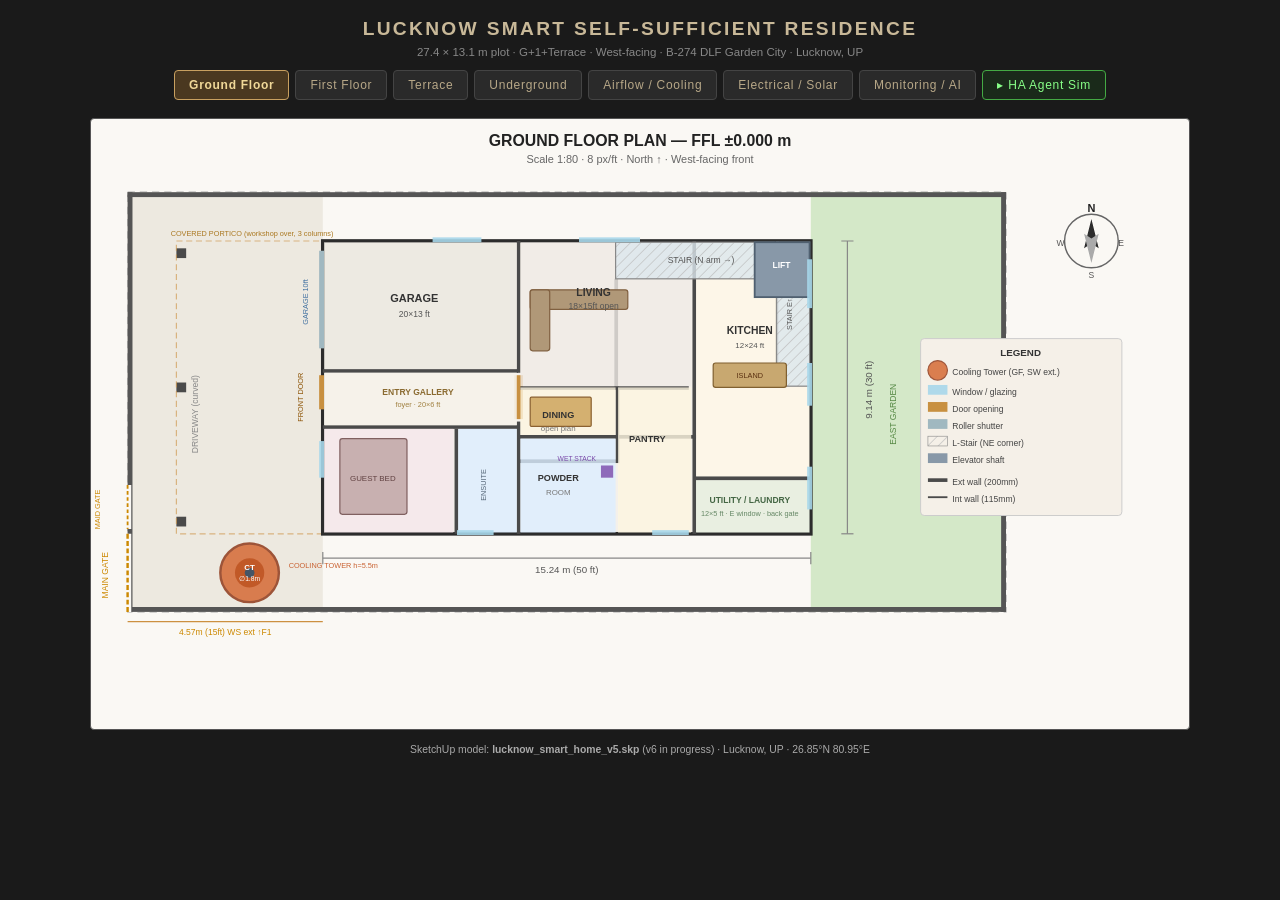
==== floor_plans.html @ 01a12f48 "Design review pass: portico columns replace 15ft cantilever, entry gallery foyer, utility/laundry ro" ====
<!DOCTYPE html>
<html lang="en">
<head>
<meta charset="UTF-8">
<title>Lucknow Smart Residence — Floor Plans &amp; Systems</title>
<style>
*{box-sizing:border-box;margin:0;padding:0}
body{font-family:'Segoe UI',sans-serif;background:#1a1a1a;color:#e8e0d4}
h1{text-align:center;padding:18px 0 6px;font-size:1.2rem;letter-spacing:.12em;color:#c8b898;text-transform:uppercase}
p.sub{text-align:center;font-size:.72rem;color:#888;margin-bottom:12px}
.tabs{display:flex;flex-wrap:wrap;justify-content:center;gap:6px;padding:0 12px 10px}
.tabs button{
  padding:7px 14px;border:1px solid #444;border-radius:4px;
  background:#2a2a2a;color:#b8a888;font-size:.75rem;cursor:pointer;
  letter-spacing:.06em;transition:.15s}
.tabs button:hover{background:#3a3020;border-color:#7a6848}
.tabs button.active{background:#4a3820;border-color:#c8a060;color:#f0d898;font-weight:600}
.panel{display:none;justify-content:center;align-items:flex-start;padding:8px}
.panel.active{display:flex}
svg{background:#faf8f4;border:1px solid #555;border-radius:4px;max-width:100%;height:auto}
.legend{font-size:.65rem;color:#aaa;text-align:center;padding:6px 0 12px}
</style>
</head>
<body>
<h1>Lucknow Smart Self-Sufficient Residence</h1>
<p class="sub">27.4 × 13.1 m plot · G+1+Terrace · West-facing · B-274 DLF Garden City · Lucknow, UP</p>

<div class="tabs">
  <button class="active" onclick="show('gf',this)">Ground Floor</button>
  <button onclick="show('f1',this)">First Floor</button>
  <button onclick="show('t',this)">Terrace</button>
  <button onclick="show('ug',this)">Underground</button>
  <button onclick="show('af',this)">Airflow / Cooling</button>
  <button onclick="show('el',this)">Electrical / Solar</button>
  <button onclick="show('mon',this)">Monitoring / AI</button>
  <button onclick="show('ha',this)" style="background:#1a2a1a;border-color:#44aa44;color:#88ff88">&#9656; HA Agent Sim</button>
</div>

<!-- ═══════════════════════════════════════════════════════════════
     GROUND FLOOR PLAN  (50ft E-W × 30ft N-S · 8px/ft)
═══════════════════════════════════════════════════════════════ -->
<div class="panel active" id="gf">
<svg viewBox="0 0 900 500" width="1100" xmlns="http://www.w3.org/2000/svg">
<defs>
  <pattern id="hatch" width="6" height="6" patternUnits="userSpaceOnUse" patternTransform="rotate(45)">
    <line x1="0" y1="0" x2="0" y2="6" stroke="#bbb" stroke-width="1"/>
  </pattern>
  <marker id="arr" markerWidth="8" markerHeight="8" refX="6" refY="3" orient="auto">
    <path d="M0,0 L6,3 L0,6 Z" fill="#555"/>
  </marker>
</defs>
<!-- ── COORDINATE SYSTEM: 8px/ft · BX0=190(W) BX1=590(E) BY0=340(S) BY1=100(N) ── -->
<!-- Title -->
<text x="450" y="22" text-anchor="middle" font-size="13" font-weight="bold" fill="#222" font-family="Arial">GROUND FLOOR PLAN — FFL ±0.000 m</text>
<text x="450" y="36" text-anchor="middle" font-size="9" fill="#666" font-family="Arial">Scale 1:80 · 8 px/ft · North ↑ · West-facing front</text>

<!-- SCALE 8px/ft · BX0=190(W) BX1=590(E) BY1=100(N) BY0=340(S) · Building 50×30ft = 400×240px -->
<!-- PLOT BOUNDARY: 90ft E-W = 720px, 43ft N-S = 344px; left margin=30 -->
<rect x="30" y="60" width="720" height="344" fill="none" stroke="#aaa" stroke-width="1" stroke-dasharray="6,4"/>

<!-- WEST GARDEN/DRIVEWAY AREA (between boundary and building west face) -->
<rect x="30" y="60" width="160" height="344" fill="#ede9e0"/>
<text x="88" y="242" font-size="7" fill="#888" font-family="Arial" text-anchor="middle" transform="rotate(-90,88,242)">DRIVEWAY (curved)</text>

<!-- EAST GARDEN: 25ft = 200px east of building -->
<rect x="590" y="60" width="160" height="344" fill="#d4e8c8"/>
<text x="660" y="242" font-size="7" fill="#558844" font-family="Arial" text-anchor="middle" transform="rotate(-90,660,242)">EAST GARDEN</text>

<!-- BOUNDARY WALLS -->
<rect x="30" y="60" width="4" height="344" fill="#555"/>   <!-- west -->
<rect x="746" y="60" width="4" height="344" fill="#555"/>  <!-- east -->
<rect x="30" y="60" width="720" height="4" fill="#555"/>   <!-- north -->
<rect x="30" y="400" width="720" height="4" fill="#555"/>  <!-- south -->

<!-- MAIN GATE (SW corner, 3m gap, Y≈60-148 = north portion of west wall = the south part since plot is 344px tall -->
<!-- Gate at bottom-left of west wall: y=330-60=270px from top = SW in N-up plan (south=bottom) -->
<!-- SW gate: y=332 to y=404 = off screen. Let me place gate at bottom of west boundary -->
<!-- In our SVG: top=N, bottom=S. SW corner = bottom-left. Gate gap in west boundary near bottom: -->
<line x1="30" y1="340" x2="30" y2="404" stroke="#faf8f4" stroke-width="6"/>
<line x1="30" y1="340" x2="30" y2="404" stroke="#cc8800" stroke-width="2" stroke-dasharray="4,2"/>
<text x="14" y="374" font-size="7" fill="#cc8800" font-family="Arial" text-anchor="middle" transform="rotate(-90,14,374)">MAIN GATE</text>

<!-- MAID GATE (just north of main) -->
<line x1="30" y1="300" x2="30" y2="336" stroke="#faf8f4" stroke-width="6"/>
<line x1="30" y1="300" x2="30" y2="336" stroke="#cc8800" stroke-width="1.5" stroke-dasharray="3,2"/>
<text x="7" y="320" font-size="6" fill="#cc8800" font-family="Arial" text-anchor="middle" transform="rotate(-90,7,320)">MAID GATE</text>

<!-- BACK GATE (east boundary, center) -->
<line x1="746" y1="200" x2="746" y2="248" stroke="#faf8f4" stroke-width="6"/>
<line x1="746" y1="200" x2="746" y2="248" stroke="#886600" stroke-width="1.5" stroke-dasharray="3,2"/>
<text x="756" y="226" font-size="6" fill="#886600" font-family="Arial" text-anchor="middle" transform="rotate(-90,756,226)">BACK GATE</text>

<!-- ── CT (plan view, SW exterior, near gate) ── -->
<circle cx="130" cy="372" r="24" fill="#d4622a" opacity=".8" stroke="#8a3010" stroke-width="2"/>
<circle cx="130" cy="372" r="12" fill="#b84a18" opacity=".7"/>
<circle cx="130" cy="372" r="4" fill="#445566"/>
<text x="130" y="370" font-size="6.5" font-weight="bold" fill="#fff" font-family="Arial" text-anchor="middle">CT</text>
<text x="130" y="379" font-size="5.5" fill="#fff" font-family="Arial" text-anchor="middle">∅1.8m</text>
<text x="162" y="368" font-size="6" fill="#c86030" font-family="Arial">COOLING TOWER h=5.5m</text>
<!-- Portico columns (support F1 workshop · 3 nos 300×300) -->
<g fill="#4a4a4a">
  <rect x="70" y="106" width="8" height="8"/>
  <rect x="70" y="216" width="8" height="8"/>
  <rect x="70" y="326" width="8" height="8"/>
</g>
<rect x="70" y="100" width="120" height="240" fill="none" stroke="#cc9040" stroke-width="1" stroke-dasharray="5,3" opacity=".6"/>
<text x="132" y="96" font-size="6" fill="#aa7820" font-family="Arial" text-anchor="middle">COVERED PORTICO (workshop over, 3 columns)</text>

<!-- ── HOUSE OUTER WALLS ── -->
<!-- Building: x=190 to x=590, y=100 to y=340 -->
<rect x="190" y="100" width="400" height="240" fill="#f4f0ea" stroke="#2c2c2c" stroke-width="3"/>

<!-- ── INTERNAL WALLS ── -->
<!-- CX1: west 20ft = x=190+160=350 (garage/living div) -->
<rect x="349" y="100" width="3" height="108" fill="#4a4a4a"/>
<rect x="349" y="248" width="3" height="92" fill="#4a4a4a"/>
<rect x="347" y="210" width="7" height="36" fill="#c89040"/>  <!-- gallery → living door -->
<!-- CX2: east 12ft from east = x=590-96=494 (kitchen west wall) -->
<rect x="493" y="100" width="3" height="240" fill="#4a4a4a"/>
<!-- CY_mid: N-S midpoint 15ft from north = y=100+120=220 -->
<rect x="352" y="219" width="138" height="3" fill="#4a4a4a"/>
<!-- Entry gallery walls (foyer 20×6 ft) -->
<rect x="190" y="205" width="160" height="3" fill="#4a4a4a"/>
<rect x="190" y="251" width="160" height="3" fill="#4a4a4a"/>
<!-- South partition living/pantry: x=350 to x=494, y=260 -->
<rect x="350" y="259" width="146" height="3" fill="#4a4a4a"/>
<!-- Guest ensuite: x=190 to x=298, y=276 -->
<rect x="298" y="254" width="3" height="86" fill="#4a4a4a"/>  <!-- guest ensuite east wall -->
<!-- Powder room: x=350 to x=414, y=219 to y=340 -->
<rect x="350" y="279" width="80" height="3" fill="#4a4a4a"/>
<rect x="430" y="219" width="3" height="63" fill="#4a4a4a"/>
<!-- L-Stair NE: north arm y=100..132, x=430..590; east arm x=562..590, y=100..220 -->
<rect x="429" y="131" width="3" height="89" fill="#4a4a4a"/>  <!-- stair south wall -->
<rect x="561" y="100" width="3" height="120" fill="#4a4a4a"/>  <!-- stair west wall -->

<!-- ── ROOM FILLS ── -->
<rect x="191" y="101" width="158" height="104" fill="#ece8e0" opacity=".7"/>   <!-- Garage NW -->
<rect x="191" y="208" width="158" height="43" fill="#f7f3ea" opacity=".9"/>    <!-- Entry gallery -->
<rect x="301" y="254" width="48" height="85" fill="#ddeeff" opacity=".8"/>     <!-- Guest ensuite -->
<rect x="352" y="101" width="140" height="118" fill="#f0ece6" opacity=".8"/>   <!-- Living -->
<rect x="352" y="220" width="78" height="39" fill="#fdf5e0" opacity=".8"/>     <!-- Dining -->
<rect x="352" y="262" width="78" height="77" fill="#ddeeff" opacity=".8"/>     <!-- Powder Rm + Guest ensuite strip -->
<rect x="432" y="220" width="60" height="119" fill="#fdf5e0" opacity=".8"/>    <!-- Pantry -->
<rect x="496" y="101" width="93" height="192" fill="#fff8e8" opacity=".8"/>    <!-- Kitchen E strip -->
<rect x="496" y="296" width="93" height="43" fill="#e8f0e0" opacity=".9"/>     <!-- Utility/Laundry -->
<rect x="494" y="293" width="96" height="3" fill="#4a4a4a"/>                    <!-- utility north wall -->
<rect x="191" y="254" width="106" height="85" fill="#f5e8ec" opacity=".8"/>   <!-- Guest Bed SW -->
<rect x="430" y="101" width="130" height="30" fill="#dde8ee" opacity=".8"/>    <!-- Stair N arm top -->
<rect x="562" y="101" width="27" height="118" fill="#dde8ee" opacity=".8"/>    <!-- Stair E arm -->

<!-- ── STAIR L-SHAPE hatch ── -->
<rect x="430" y="101" width="130" height="30" fill="url(#hatch)" stroke="#888" stroke-width="1"/>
<rect x="562" y="101" width="27" height="118" fill="url(#hatch)" stroke="#888" stroke-width="1"/>
<text x="500" y="118" font-size="7" fill="#555" font-family="Arial" text-anchor="middle">STAIR (N arm →)</text>
<text x="575" y="160" font-size="6" fill="#555" font-family="Arial" text-anchor="middle" transform="rotate(-90,575,160)">STAIR E↑</text>

<!-- ELEVATOR BOX (NE, against north+east walls) -->
<rect x="544" y="101" width="45" height="45" fill="#8898a8" stroke="#506070" stroke-width="1.5"/>
<text x="566" y="122" font-size="7" font-weight="bold" fill="#fff" font-family="Arial" text-anchor="middle">LIFT</text>

<!-- ── WINDOWS / DOORS ── -->
<!-- Garage door (north area of west wall) -->
<rect x="187" y="108" width="4" height="80" fill="#a0b8c0"/>
<text x="178" y="150" font-size="6" fill="#4070a0" font-family="Arial" text-anchor="middle" transform="rotate(-90,178,150)">GARAGE 10ft</text>
<!-- Front door (west wall, center) -->
<rect x="187" y="210" width="4" height="28" fill="#c89040"/>
<text x="174" y="228" font-size="6" fill="#8a5000" font-family="Arial" text-anchor="middle" transform="rotate(-90,174,228)">FRONT DOOR</text>
<!-- Windows west wall -->
<rect x="187" y="264" width="4" height="30" fill="#a8d8ea" opacity=".9"/>
<!-- East face windows -->
<rect x="587" y="115" width="4" height="40" fill="#a8d8ea" opacity=".9"/>
<rect x="587" y="200" width="4" height="35" fill="#a8d8ea" opacity=".9"/>
<rect x="587" y="285" width="4" height="35" fill="#a8d8ea" opacity=".9"/>
<!-- North face windows -->
<rect x="280" y="97" width="40" height="4" fill="#a8d8ea" opacity=".9"/>
<rect x="400" y="97" width="50" height="4" fill="#a8d8ea" opacity=".9"/>
<!-- South face windows -->
<rect x="300" y="337" width="30" height="4" fill="#a8d8ea" opacity=".9"/>
<rect x="460" y="337" width="30" height="4" fill="#a8d8ea" opacity=".9"/>

<!-- ── FURNITURE HINTS ── -->
<!-- Kitchen island -->
<rect x="510" y="200" width="60" height="20" fill="#c8a870" stroke="#806030" stroke-width="1" rx="2"/>
<text x="540" y="212" font-size="6" fill="#5a3010" font-family="Arial" text-anchor="middle">ISLAND</text>
<!-- Dining table -->
<rect x="360" y="228" width="50" height="24" fill="#d4b070" stroke="#8a6030" stroke-width="1" rx="1"/>
<!-- Sofa in living -->
<rect x="360" y="140" width="80" height="16" fill="#b09878" stroke="#806040" stroke-width="1" rx="2"/>
<rect x="360" y="140" width="16" height="50" fill="#b09878" stroke="#806040" stroke-width="1" rx="2"/>
<!-- Guest bed -->
<rect x="204" y="262" width="55" height="62" fill="#c8b0b0" stroke="#806060" stroke-width="1" rx="2"/>
<text x="231" y="297" font-size="6.5" fill="#604040" font-family="Arial" text-anchor="middle">GUEST BED</text>

<!-- ── ROOM LABELS ── -->
<text x="265" y="150" font-size="9" font-weight="bold" fill="#333" font-family="Arial" text-anchor="middle">GARAGE</text>
<text x="265" y="162" font-size="7" fill="#555" font-family="Arial" text-anchor="middle">20×13 ft</text>
<text x="268" y="226" font-size="7" font-weight="bold" fill="#8a6a30" font-family="Arial" text-anchor="middle">ENTRY GALLERY</text>
<text x="268" y="236" font-size="6" fill="#a08040" font-family="Arial" text-anchor="middle">foyer · 20×6 ft</text>
<text x="412" y="145" font-size="8.5" font-weight="bold" fill="#333" font-family="Arial" text-anchor="middle">LIVING</text>
<text x="412" y="156" font-size="7" fill="#555" font-family="Arial" text-anchor="middle">18×15ft open</text>
<text x="383" y="245" font-size="7.5" font-weight="bold" fill="#333" font-family="Arial" text-anchor="middle">DINING</text>
<text x="383" y="256" font-size="6.5" fill="#777" font-family="Arial" text-anchor="middle">open plan</text>
<text x="383" y="297" font-size="7.5" font-weight="bold" fill="#333" font-family="Arial" text-anchor="middle">POWDER</text>
<text x="383" y="308" font-size="6.5" fill="#777" font-family="Arial" text-anchor="middle">ROOM</text>
<rect x="418" y="284" width="10" height="10" fill="#7a4aaa" opacity=".8"/>
<text x="414" y="280" font-size="5.5" fill="#7a4aaa" font-family="Arial" text-anchor="end">WET STACK</text>
<text x="456" y="265" font-size="7.5" font-weight="bold" fill="#333" font-family="Arial" text-anchor="middle">PANTRY</text>
<text x="540" y="176" font-size="8.5" font-weight="bold" fill="#333" font-family="Arial" text-anchor="middle">KITCHEN</text>
<text x="540" y="188" font-size="6.5" fill="#555" font-family="Arial" text-anchor="middle">12×24 ft</text>
<text x="540" y="315" font-size="7" font-weight="bold" fill="#446644" font-family="Arial" text-anchor="middle">UTILITY / LAUNDRY</text>
<text x="540" y="325" font-size="6" fill="#668866" font-family="Arial" text-anchor="middle">12×5 ft · E window · back gate</text>
<text x="324" y="300" font-size="6" fill="#556677" font-family="Arial" text-anchor="middle" transform="rotate(-90,324,300)">ENSUITE</text>

<!-- ── DIMENSION LINES ── -->
<line x1="190" y1="360" x2="590" y2="360" stroke="#888" stroke-width="1"/>
<line x1="190" y1="355" x2="190" y2="365" stroke="#888" stroke-width="1"/>
<line x1="590" y1="355" x2="590" y2="365" stroke="#888" stroke-width="1"/>
<text x="390" y="372" font-size="8" fill="#555" font-family="Arial" text-anchor="middle">15.24 m (50 ft)</text>
<line x1="620" y1="100" x2="620" y2="340" stroke="#888" stroke-width="1"/>
<line x1="615" y1="100" x2="625" y2="100" stroke="#888" stroke-width="1"/>
<line x1="615" y1="340" x2="625" y2="340" stroke="#888" stroke-width="1"/>
<text x="640" y="222" font-size="8" fill="#555" font-family="Arial" text-anchor="middle" transform="rotate(-90,640,222)">9.14 m (30 ft)</text>
<!-- Workshop dim (F1, shown as context) -->
<line x1="30" y1="412" x2="190" y2="412" stroke="#cc9040" stroke-width="1"/>
<text x="110" y="423" font-size="7" fill="#cc8800" font-family="Arial" text-anchor="middle">4.57m (15ft) WS ext ↑F1</text>

<!-- ── NORTH ARROW ── -->
<g transform="translate(820,100)">
  <circle cx="0" cy="0" r="22" fill="none" stroke="#666" stroke-width="1.2"/>
  <polygon points="0,-18 -6,6 0,2 6,6" fill="#2c2c2c"/>
  <polygon points="0,18 -6,-6 0,-2 6,-6" fill="#aaa"/>
  <text x="0" y="-24" font-size="9" font-weight="bold" fill="#222" font-family="Arial" text-anchor="middle">N</text>
  <text x="22" y="4" font-size="7" fill="#555" font-family="Arial">E</text>
  <text x="-22" y="4" font-size="7" fill="#555" font-family="Arial" text-anchor="end">W</text>
  <text x="0" y="30" font-size="7" fill="#555" font-family="Arial" text-anchor="middle">S</text>
</g>

<!-- ── LEGEND ── -->
<g transform="translate(680,180)">
  <rect x="0" y="0" width="165" height="145" fill="#f5f0e8" stroke="#ccc" stroke-width=".8" rx="3"/>
  <text x="82" y="14" font-size="8" font-weight="bold" fill="#333" font-family="Arial" text-anchor="middle">LEGEND</text>
  <circle cx="14" cy="26" r="8" fill="#d4622a" opacity=".8" stroke="#8a3010" stroke-width="1"/>
  <text x="26" y="30" font-size="7" fill="#444" font-family="Arial">Cooling Tower (GF, SW ext.)</text>
  <rect x="6" y="38" width="16" height="8" fill="#a8d8ea" opacity=".9"/>
  <text x="26" y="46" font-size="7" fill="#444" font-family="Arial">Window / glazing</text>
  <rect x="6" y="52" width="16" height="8" fill="#c89040"/>
  <text x="26" y="60" font-size="7" fill="#444" font-family="Arial">Door opening</text>
  <rect x="6" y="66" width="16" height="8" fill="#a0b8c0"/>
  <text x="26" y="74" font-size="7" fill="#444" font-family="Arial">Roller shutter</text>
  <rect x="6" y="80" width="16" height="8" fill="url(#hatch)" stroke="#888" stroke-width=".5"/>
  <text x="26" y="88" font-size="7" fill="#444" font-family="Arial">L-Stair (NE corner)</text>
  <rect x="6" y="94" width="16" height="8" fill="#8898a8"/>
  <text x="26" y="102" font-size="7" fill="#444" font-family="Arial">Elevator shaft</text>
  <line x1="6" y1="116" x2="22" y2="116" stroke="#4a4a4a" stroke-width="3"/>
  <text x="26" y="120" font-size="7" fill="#444" font-family="Arial">Ext wall (200mm)</text>
  <line x1="6" y1="130" x2="22" y2="130" stroke="#4a4a4a" stroke-width="1.5"/>
  <text x="26" y="134" font-size="7" fill="#444" font-family="Arial">Int wall (115mm)</text>
</g>
</svg>
</div>

<!-- ═══════════════════════════════════════════════════════════════
     FIRST FLOOR PLAN  (50ft E-W × 30ft N-S + 15ft workshop · 8px/ft)
═══════════════════════════════════════════════════════════════ -->
<div class="panel" id="f1">
<svg viewBox="0 0 900 500" width="1100" xmlns="http://www.w3.org/2000/svg">
<text x="450" y="22" text-anchor="middle" font-size="13" font-weight="bold" fill="#222" font-family="Arial">FIRST FLOOR PLAN — FFL +3.300 m</text>
<text x="450" y="36" text-anchor="middle" font-size="9" fill="#666" font-family="Arial">8 px/ft · Workshop 15ft on portico columns · N-clerestory studio light · Balconies E/N/S 5ft · L-stair NE</text>

<!-- F1: Building x=190..590 (50ft), y=100..340 (30ft). Workshop x=70..190 (15ft). Balconies 5ft=40px -->

<!-- WORKSHOP CANTILEVER (full west face 30ft NS × 15ft EW) -->
<rect x="70" y="100" width="120" height="240" fill="#fff8e8" stroke="#cc9040" stroke-width="2"/>
<g fill="#2c2c2c"><rect x="68" y="106" width="8" height="8"/><rect x="68" y="216" width="8" height="8"/><rect x="68" y="326" width="8" height="8"/></g>
<rect x="70" y="100" width="4" height="240" fill="#cc9040"/>  <!-- west wall -->
<rect x="70" y="100" width="120" height="4" fill="#cc9040"/>  <!-- north wall -->
<rect x="70" y="336" width="120" height="4" fill="#cc9040"/>  <!-- south wall -->
<text x="130" y="220" font-size="8.5" font-weight="bold" fill="#885500" font-family="Arial" text-anchor="middle">WKSP</text>
<text x="130" y="232" font-size="7" fill="#885500" font-family="Arial" text-anchor="middle">15×30 ft</text>
<text x="130" y="243" font-size="5.5" fill="#885500" font-family="Arial" text-anchor="middle">silk studio · UV-filter glazing</text>
<!-- Workshop window (west wall, large) -->
<rect x="67" y="200" width="4" height="40" fill="#a8d8ea" opacity=".9"/>
<text x="56" y="220" font-size="6" fill="#4070a0" font-family="Arial" text-anchor="middle" transform="rotate(-90,56,220)">VIEW SLIT W (shaded)</text>
<rect x="80" y="97" width="100" height="4" fill="#a8d8ea" opacity=".9"/>
<text x="130" y="93" font-size="5.5" fill="#2288aa" font-family="Arial" text-anchor="middle">N CLERESTORY — primary studio light</text>
<!-- Workshop benches -->
<rect x="76" y="112" width="110" height="14" fill="#c8a870" stroke="#806030" stroke-width="1"/>
<rect x="76" y="314" width="110" height="14" fill="#c8a870" stroke="#806030" stroke-width="1"/>

<!-- BALCONIES (dashed, 5ft=40px) -->
<rect x="590" y="100" width="40" height="240" fill="#e8f5e8" stroke="#88aa88" stroke-width="1" stroke-dasharray="4,2"/>
<text x="610" y="222" font-size="6.5" fill="#448844" font-family="Arial" text-anchor="middle" transform="rotate(-90,610,222)">E BAL 5ft</text>
<rect x="190" y="60" width="400" height="40" fill="#e8f5e8" stroke="#88aa88" stroke-width="1" stroke-dasharray="4,2"/>
<text x="390" y="83" font-size="6.5" fill="#448844" font-family="Arial" text-anchor="middle">N BALCONY 5ft</text>
<rect x="190" y="340" width="400" height="40" fill="#e8f5e8" stroke="#88aa88" stroke-width="1" stroke-dasharray="4,2"/>
<text x="390" y="363" font-size="6.5" fill="#448844" font-family="Arial" text-anchor="middle">S BALCONY 5ft</text>

<!-- HOUSE OUTER WALLS -->
<rect x="190" y="100" width="400" height="240" fill="#f4f0ea" stroke="#2c2c2c" stroke-width="3"/>

<!-- INTERNAL WALLS F1 -->
<!-- CX_mid at 26ft from west = x=190+208=398 (master / BR div) -->
<rect x="397" y="100" width="3" height="240" fill="#4a4a4a"/>
<!-- CX_stair west at 40ft = x=190+320=510 -->
<rect x="509" y="100" width="3" height="120" fill="#4a4a4a"/>
<!-- CY sitting/BR div at 15ft from N = y=220 -->
<rect x="190" y="219" width="208" height="3" fill="#4a4a4a"/>
<!-- BR3 ensuite south: x=190..310, y=219 -->
<rect x="309" y="100" width="3" height="119" fill="#4a4a4a"/>
<!-- BR2 ensuite north: x=190..310, y=220 -->
<rect x="309" y="220" width="3" height="120" fill="#4a4a4a"/>
<!-- Master ensuite: x=400..494 y=220 -->
<rect x="400" y="219" width="94" height="3" fill="#4a4a4a"/>
<rect x="493" y="220" width="3" height="120" fill="#4a4a4a"/>
<!-- Store box: NE corner x=512..590, y=100..160 -->
<rect x="511" y="159" width="79" height="3" fill="#4a4a4a"/>
<!-- Sitting area south wall: x=400..510, y=219 already done -->
<!-- L-stair NE -->
<rect x="430" y="131" width="3" height="88" fill="#4a4a4a"/>
<rect x="561" y="100" width="3" height="120" fill="#4a4a4a"/>

<!-- ROOM FILLS F1 -->
<rect x="191" y="101" width="118" height="118" fill="#eaf0f8" opacity=".8"/>  <!-- BR3 NW -->
<rect x="191" y="220" width="118" height="119" fill="#f5ece8" opacity=".8"/>  <!-- BR2 SW -->
<rect x="312" y="101" width="85" height="118" fill="#eeeae0" opacity=".8"/>   <!-- Sitting/Landing N -->
<rect x="312" y="220" width="85" height="119" fill="#eeeae0" opacity=".8"/>   <!-- Sitting S -->
<rect x="400" y="101" width="109" height="118" fill="#f5e8ec" opacity=".8"/>  <!-- Master NE -->
<rect x="400" y="222" width="93" height="117" fill="#ddeeff" opacity=".8"/>   <!-- Master Ensuite -->
<rect x="496" y="220" width="93" height="119" fill="#f5ece8" opacity=".8"/>   <!-- Master bed S -->
<rect x="512" y="101" width="77" height="58" fill="#e0e8d0" opacity=".8"/>    <!-- Store -->
<rect x="430" y="101" width="130" height="30" fill="#dde8ee" opacity=".7"/>   <!-- Stair N arm -->
<rect x="562" y="101" width="27" height="118" fill="#dde8ee" opacity=".7"/>   <!-- Stair E arm -->

<!-- STAIR HATCH -->
<rect x="430" y="101" width="130" height="30" fill="url(#hatch)" stroke="#888" stroke-width="1"/>
<rect x="562" y="101" width="27" height="118" fill="url(#hatch)" stroke="#888" stroke-width="1"/>

<!-- ELEVATOR -->
<rect x="544" y="101" width="45" height="45" fill="#8898a8" stroke="#506070" stroke-width="1.5"/>
<text x="566" y="127" font-size="7" font-weight="bold" fill="#fff" font-family="Arial" text-anchor="middle">LIFT</text>

<!-- WINDOWS F1 -->
<rect x="187" y="150" width="4" height="40" fill="#a8d8ea" opacity=".9"/>   <!-- west -->
<rect x="187" y="240" width="4" height="40" fill="#a8d8ea" opacity=".9"/>
<rect x="587" y="120" width="4" height="40" fill="#a8d8ea" opacity=".9"/>   <!-- east -->
<rect x="587" y="200" width="4" height="35" fill="#a8d8ea" opacity=".9"/>
<rect x="587" y="280" width="4" height="35" fill="#a8d8ea" opacity=".9"/>
<!-- Sliding doors onto balconies -->
<rect x="587" y="155" width="4" height="40" fill="#c89040"/>  <!-- E balcony door -->
<rect x="350" y="97" width="40" height="4" fill="#c89040"/>   <!-- N balcony door -->
<rect x="350" y="337" width="40" height="4" fill="#c89040"/>  <!-- S balcony door -->

<!-- FURNITURE HINTS F1 -->
<!-- Master king bed -->
<rect x="420" y="130" width="60" height="50" fill="#c8b0b0" stroke="#806060" stroke-width="1" rx="2"/>
<text x="450" y="158" font-size="6.5" fill="#604040" font-family="Arial" text-anchor="middle">KING BED</text>
<!-- BR3 bed -->
<rect x="200" y="114" width="50" height="70" fill="#c8b0b0" stroke="#806060" stroke-width="1" rx="2"/>
<!-- BR2 bed -->
<rect x="200" y="234" width="50" height="70" fill="#c8b0b0" stroke="#806060" stroke-width="1" rx="2"/>

<!-- ROOM LABELS F1 -->
<text x="247" y="152" font-size="8" font-weight="bold" fill="#333" font-family="Arial" text-anchor="middle">BR3</text>
<text x="247" y="163" font-size="6.5" fill="#555" font-family="Arial" text-anchor="middle">+ ENSUITE</text>
<text x="247" y="270" font-size="8" font-weight="bold" fill="#333" font-family="Arial" text-anchor="middle">BR2</text>
<text x="247" y="281" font-size="6.5" fill="#555" font-family="Arial" text-anchor="middle">+ ENSUITE</text>
<text x="354" y="162" font-size="7.5" font-weight="bold" fill="#333" font-family="Arial" text-anchor="middle">SITTING</text>
<text x="354" y="173" font-size="6.5" fill="#555" font-family="Arial" text-anchor="middle">AREA /</text>
<text x="354" y="183" font-size="6.5" fill="#555" font-family="Arial" text-anchor="middle">LANDING</text>
<text x="354" y="270" font-size="7" fill="#555" font-family="Arial" text-anchor="middle">STORAGE</text>
<text x="450" y="120" font-size="7.5" font-weight="bold" fill="#333" font-family="Arial" text-anchor="middle">MASTER (BR1)</text>
<text x="445" y="250" font-size="7.5" font-weight="bold" fill="#333" font-family="Arial" text-anchor="middle">ENSUITE</text>
<rect x="418" y="284" width="10" height="10" fill="#7a4aaa" opacity=".8"/>
<text x="414" y="280" font-size="5.5" fill="#7a4aaa" font-family="Arial" text-anchor="end">WET STACK (over GF powder)</text>
<text x="536" y="135" font-size="7.5" font-weight="bold" fill="#333" font-family="Arial" text-anchor="middle">STORE</text>

<!-- DIMENSION LINES F1 -->
<line x1="190" y1="398" x2="590" y2="398" stroke="#888" stroke-width="1"/>
<line x1="190" y1="393" x2="190" y2="403" stroke="#888" stroke-width="1"/>
<line x1="590" y1="393" x2="590" y2="403" stroke="#888" stroke-width="1"/>
<text x="390" y="413" font-size="8" fill="#555" font-family="Arial" text-anchor="middle">15.24 m (50 ft) main block</text>
<line x1="70" y1="398" x2="190" y2="398" stroke="#cc9040" stroke-width="1"/>
<text x="130" y="413" font-size="7" fill="#cc8800" font-family="Arial" text-anchor="middle">4.57m workshop</text>

<!-- NORTH ARROW F1 -->
<g transform="translate(820,100)">
  <circle cx="0" cy="0" r="22" fill="none" stroke="#666" stroke-width="1.2"/>
  <polygon points="0,-18 -6,6 0,2 6,6" fill="#2c2c2c"/>
  <polygon points="0,18 -6,-6 0,-2 6,-6" fill="#aaa"/>
  <text x="0" y="-24" font-size="9" font-weight="bold" fill="#222" font-family="Arial" text-anchor="middle">N</text>
</g>

<!-- LEGEND F1 -->
<g transform="translate(680,200)">
  <rect x="0" y="0" width="160" height="120" fill="#f5f0e8" stroke="#ccc" stroke-width=".8" rx="3"/>
  <text x="80" y="14" font-size="8" font-weight="bold" fill="#333" font-family="Arial" text-anchor="middle">F1 KEY</text>
  <rect x="6" y="22" width="16" height="8" fill="#fff8e8" stroke="#cc9040" stroke-width="1" stroke-dasharray="4,2"/>
  <text x="26" y="30" font-size="7" fill="#444" font-family="Arial">Workshop on portico columns</text>
  <rect x="6" y="36" width="16" height="8" fill="#e8f5e8" stroke="#88aa88" stroke-width="1" stroke-dasharray="3,2"/>
  <text x="26" y="44" font-size="7" fill="#444" font-family="Arial">Balcony (E/N/S, 5ft)</text>
  <rect x="6" y="50" width="16" height="8" fill="#c89040"/>
  <text x="26" y="58" font-size="7" fill="#444" font-family="Arial">Sliding door (balcony)</text>
  <rect x="6" y="64" width="16" height="8" fill="url(#hatch)" stroke="#888" stroke-width=".5"/>
  <text x="26" y="72" font-size="7" fill="#444" font-family="Arial">L-Stair NE corner</text>
  <rect x="6" y="78" width="16" height="8" fill="#8898a8"/>
  <text x="26" y="86" font-size="7" fill="#444" font-family="Arial">Elevator (full height)</text>
  <rect x="6" y="92" width="16" height="8" fill="#a8d8ea" opacity=".9"/>
  <text x="26" y="100" font-size="7" fill="#444" font-family="Arial">Window / glazing</text>
</g>
</svg>
</div>

<!-- ═══════════════════════════════════════════════════════════════
     TERRACE PLAN  (65ft EW × 30ft NS incl. workshop ext · 8px/ft)
═══════════════════════════════════════════════════════════════ -->
<div class="panel" id="t">
<svg viewBox="0 0 980 500" width="1200" xmlns="http://www.w3.org/2000/svg">
<text x="490" y="22" text-anchor="middle" font-size="13" font-weight="bold" fill="#222" font-family="Arial">TERRACE PLAN — FFL +6.950 m</text>
<text x="490" y="36" text-anchor="middle" font-size="9" fill="#666" font-family="Arial">8 px/ft · Total 65ft (workshop 15ft + building 50ft) × 30ft · Parapet 42 in all perimeter</text>

<!-- COORDINATE: Workshop ext x=70..190 (120px=15ft), Building x=190..590 (400px=50ft), y=80..320 (240px=30ft) -->

<!-- WORKSHOP EXTENSION TERRACE AREA -->
<rect x="70" y="80" width="120" height="240" fill="#f0ede8" stroke="#cc9040" stroke-width="2"/>
<!-- Parapet workshop west/south/north -->
<rect x="70" y="80" width="5" height="240" fill="#6a6a6a"/>   <!-- W -->
<rect x="70" y="80" width="120" height="5" fill="#6a6a6a"/>   <!-- N -->
<rect x="70" y="315" width="120" height="5" fill="#6a6a6a"/>  <!-- S -->
<text x="130" y="175" font-size="7.5" fill="#886600" font-family="Arial" text-anchor="middle">GARDEN</text>
<text x="130" y="186" font-size="6.5" fill="#886600" font-family="Arial" text-anchor="middle">(workshop roof)</text>
<text x="130" y="196" font-size="6.5" fill="#886600" font-family="Arial" text-anchor="middle">5ft strip</text>

<!-- VIEWING ROOM (SW corner, 25ft EW × 15ft NS = 200px × 120px) -->
<!-- VR: x=70..270 (200px), y=200..320 (120px) -->
<!-- Viewing area: x=70..190 (15ft over workshop), y=200..320 -->
<!-- Secret room: x=190..270 (10ft into main terrace), y=200..320 -->
<rect x="70" y="200" width="200" height="120" fill="#d8eef8" stroke="#2288cc" stroke-width="1.5"/>

<!-- VR walls: W=glass, N=glass(15ft portion only), S=normal, E=normal -->
<line x1="70" y1="200" x2="70" y2="320" stroke="#2288cc" stroke-width="4"/>    <!-- W wall GLASS -->
<line x1="70" y1="200" x2="190" y2="200" stroke="#2288cc" stroke-width="4"/>   <!-- N wall GLASS 15ft portion -->
<rect x="190" y="198" width="80" height="5" fill="#4a4a4a"/>                    <!-- N wall NORMAL 10ft (secret room) -->
<rect x="68" y="315" width="202" height="5" fill="#4a4a4a"/>                    <!-- S wall normal -->
<rect x="267" y="200" width="5" height="120" fill="#4a4a4a"/>                   <!-- E wall normal -->
<!-- Dividing wall viewing area / secret room at x=190 -->
<rect x="188" y="200" width="3" height="120" fill="#4a4a4a" stroke-dasharray="4,2"/>

<!-- Viewing area label -->
<text x="130" y="255" font-size="8" font-weight="bold" fill="#1155aa" font-family="Arial" text-anchor="middle">VIEWING</text>
<text x="130" y="266" font-size="7" fill="#1155aa" font-family="Arial" text-anchor="middle">ROOM</text>
<text x="130" y="276" font-size="6.5" fill="#2288cc" font-family="Arial" text-anchor="middle">15×15ft</text>
<text x="130" y="287" font-size="6" fill="#4499cc" font-family="Arial" text-anchor="middle">GLASS W+N(15ft)</text>

<!-- Secret room -->
<rect x="191" y="201" width="75" height="118" fill="#c8a870" opacity=".5"/>
<text x="228" y="255" font-size="7" font-weight="bold" fill="#553300" font-family="Arial" text-anchor="middle">SECRET</text>
<text x="228" y="266" font-size="6.5" fill="#553300" font-family="Arial" text-anchor="middle">ROOM</text>
<text x="228" y="276" font-size="6" fill="#553300" font-family="Arial" text-anchor="middle">10×15ft</text>
<text x="228" y="287" font-size="6" fill="#774400" font-family="Arial" text-anchor="middle">grow room</text>
<!-- Hidden door marker on S wall of divider -->
<rect x="218" y="315" width="30" height="5" fill="#2288cc" opacity=".7"/>
<text x="233" y="335" font-size="5.5" fill="#2288cc" font-family="Arial" text-anchor="middle">hidden door</text>

<!-- MAIN TERRACE AREA (building roof) -->
<rect x="190" y="80" width="400" height="240" fill="#f0ede8" stroke="#2c2c2c" stroke-width="3"/>
<!-- Parapets main terrace -->
<rect x="190" y="78" width="400" height="5" fill="#6a6a6a"/>   <!-- N -->
<rect x="190" y="315" width="400" height="5" fill="#6a6a6a"/>  <!-- S -->
<rect x="587" y="80" width="5" height="240" fill="#6a6a6a"/>   <!-- E -->
<!-- West parapet (building/workshop join, above VR garden strip only) -->
<rect x="188" y="80" width="4" height="120" fill="#6a6a6a"/>

<!-- PV PERGOLA (north area of main terrace, 30ft NS × 40ft EW) -->
<rect x="200" y="88" width="320" height="128" fill="#1a2a40" opacity=".75" stroke="#406080" stroke-width="1.5" rx="2"/>
<text x="360" y="85" font-size="8" font-weight="bold" fill="#3a6a9a" font-family="Arial" text-anchor="middle">PV PERGOLA — 11 × 550 W · 6.05 kWp · 25° S-tilt</text>
<!-- PV panel grid (5 panels) -->
<g fill="#1e3a5a" stroke="#4488cc" stroke-width="1">
  <rect x="206" y="95" width="24" height="112" rx="2"/>
  <rect x="234" y="95" width="24" height="112" rx="2"/>
  <rect x="262" y="95" width="24" height="112" rx="2"/>
  <rect x="290" y="95" width="24" height="112" rx="2"/>
  <rect x="318" y="95" width="24" height="112" rx="2"/>
  <rect x="346" y="95" width="24" height="112" rx="2"/>
  <rect x="374" y="95" width="24" height="112" rx="2"/>
  <rect x="402" y="95" width="24" height="112" rx="2"/>
  <rect x="430" y="95" width="24" height="112" rx="2"/>
  <rect x="458" y="95" width="24" height="112" rx="2"/>
  <rect x="486" y="95" width="24" height="112" rx="2"/>
</g>

<!-- GARDEN (center-south of main terrace) -->
<rect x="272" y="218" width="310" height="90" fill="#88bb88" opacity=".45" stroke="#448844" stroke-width="1" rx="4"/>
<text x="427" y="268" font-size="9" font-weight="bold" fill="#226622" font-family="Arial" text-anchor="middle">GARDEN</text>
<text x="427" y="279" font-size="7" fill="#226622" font-family="Arial" text-anchor="middle">open terrace garden</text>

<!-- TERRACE LANDING ENCLOSURE (NE corner, stair/elevator exit) -->
<rect x="496" y="88" width="88" height="120" fill="#e0d8c8" stroke="#666" stroke-width="2"/>
<text x="540" y="143" font-size="7.5" font-weight="bold" fill="#555" font-family="Arial" text-anchor="middle">STAIR</text>
<text x="540" y="154" font-size="7" fill="#555" font-family="Arial" text-anchor="middle">LANDING</text>
<text x="540" y="164" font-size="7" fill="#555" font-family="Arial" text-anchor="middle">ENCLOSURE</text>
<!-- Door in east wall of LC -->
<rect x="540" y="88" width="44" height="5" fill="#c89040"/>
<text x="562" y="100" font-size="6" fill="#8a5000" font-family="Arial" text-anchor="middle">door →</text>

<!-- STORE (adjacent to landing) -->
<rect x="496" y="210" width="88" height="100" fill="#e0e8d0" stroke="#448844" stroke-width="1.5"/>
<text x="540" y="265" font-size="7.5" font-weight="bold" fill="#335533" font-family="Arial" text-anchor="middle">STORE</text>

<!-- ELEVATOR HATCH -->
<rect x="556" y="88" width="32" height="32" fill="#8898a8" stroke="#506070" stroke-width="1.5"/>
<text x="572" y="107" font-size="6.5" font-weight="bold" fill="#fff" font-family="Arial" text-anchor="middle">LIFT</text>
<!-- Exhaust stack (∅0.6m, solar EC fan) over stair void -->
<circle cx="530" cy="185" r="8" fill="#8a8a92" stroke="#55555f" stroke-width="1.5"/>
<circle cx="530" cy="185" r="3" fill="#445566"/>
<text x="530" y="201" font-size="5.5" fill="#55555f" font-family="Arial" text-anchor="middle">EXH STACK + fan</text>

<!-- LABELS & ANNOTATIONS -->
<text x="75" y="75" font-size="6.5" fill="#cc8800" font-family="Arial">← WEST (front/gate side)</text>
<text x="75" y="60" font-size="6" fill="#2288cc" font-family="Arial">GLASS walls: W (full) + N (15ft viewing area only)</text>

<!-- DIMENSION LINES -->
<!-- Workshop extension: 15ft = 120px -->
<line x1="70" y1="345" x2="190" y2="345" stroke="#cc9040" stroke-width="1"/>
<text x="130" y="357" font-size="7" fill="#cc8800" font-family="Arial" text-anchor="middle">15ft (4.57m) WS ext</text>
<!-- Main building: 50ft = 400px -->
<line x1="190" y1="345" x2="590" y2="345" stroke="#888" stroke-width="1"/>
<text x="390" y="357" font-size="7" fill="#555" font-family="Arial" text-anchor="middle">50ft (15.24m) main</text>
<!-- N-S: 30ft = 240px -->
<line x1="620" y1="80" x2="620" y2="320" stroke="#888" stroke-width="1"/>
<line x1="615" y1="80" x2="625" y2="80" stroke="#888" stroke-width="1"/>
<line x1="615" y1="320" x2="625" y2="320" stroke="#888" stroke-width="1"/>
<text x="640" y="202" font-size="7" fill="#555" font-family="Arial" text-anchor="middle" transform="rotate(-90,640,202)">30ft (9.14m)</text>
<!-- VR dims -->
<line x1="70" y1="370" x2="270" y2="370" stroke="#2288cc" stroke-width="1"/>
<text x="170" y="382" font-size="6.5" fill="#2288cc" font-family="Arial" text-anchor="middle">25ft VR total (15ft VA + 10ft SR)</text>
<line x1="270" y1="370" x2="270" y2="200" stroke="#2288cc" stroke-width=".8" stroke-dasharray="3,3"/>

<!-- NORTH ARROW -->
<g transform="translate(890,100)">
  <circle cx="0" cy="0" r="22" fill="none" stroke="#666" stroke-width="1.2"/>
  <polygon points="0,-18 -6,6 0,2 6,6" fill="#2c2c2c"/>
  <polygon points="0,18 -6,-6 0,-2 6,-6" fill="#aaa"/>
  <text x="0" y="-24" font-size="9" font-weight="bold" fill="#222" font-family="Arial" text-anchor="middle">N</text>
</g>

<!-- LEGEND -->
<g transform="translate(680,180)">
  <rect x="0" y="0" width="185" height="170" fill="#f5f0e8" stroke="#ccc" stroke-width=".8" rx="3"/>
  <text x="92" y="14" font-size="8" font-weight="bold" fill="#333" font-family="Arial" text-anchor="middle">TERRACE LEGEND</text>
  <rect x="6" y="22" width="16" height="8" fill="#1a2a40" opacity=".75" stroke="#406080" stroke-width="1"/>
  <text x="26" y="30" font-size="7" fill="#444" font-family="Arial">PV Pergola (11×550W, 6.05kWp)</text>
  <rect x="6" y="36" width="16" height="8" fill="#88bb88" opacity=".45" stroke="#448844" stroke-width="1"/>
  <text x="26" y="44" font-size="7" fill="#444" font-family="Arial">Open garden area</text>
  <rect x="6" y="50" width="16" height="8" fill="#d8eef8" stroke="#2288cc" stroke-width="1"/>
  <text x="26" y="58" font-size="7" fill="#444" font-family="Arial">Viewing room (glass W+N)</text>
  <rect x="6" y="64" width="16" height="8" fill="#c8a870" opacity=".5"/>
  <text x="26" y="72" font-size="7" fill="#444" font-family="Arial">Secret grow room (opaque)</text>
  <rect x="6" y="78" width="16" height="8" fill="#e0d8c8" stroke="#666" stroke-width="1"/>
  <text x="26" y="86" font-size="7" fill="#444" font-family="Arial">Stair landing enclosure</text>
  <rect x="6" y="92" width="16" height="8" fill="#e0e8d0" stroke="#448844" stroke-width="1"/>
  <text x="26" y="100" font-size="7" fill="#444" font-family="Arial">Store room</text>
  <rect x="6" y="106" width="16" height="8" fill="#8898a8"/>
  <text x="26" y="114" font-size="7" fill="#444" font-family="Arial">Elevator hatch</text>
  <rect x="6" y="120" width="16" height="4" fill="#6a6a6a"/>
  <text x="26" y="128" font-size="7" fill="#444" font-family="Arial">Parapet (42in = 1.07m)</text>
  <line x1="6" y1="140" x2="22" y2="140" stroke="#2288cc" stroke-width="4"/>
  <text x="26" y="144" font-size="7" fill="#2288cc" font-family="Arial">Glass wall (VR)</text>
  <line x1="6" y1="156" x2="22" y2="156" stroke="#4a4a4a" stroke-width="3"/>
  <text x="26" y="160" font-size="7" fill="#444" font-family="Arial">Normal wall</text>
</g>
</svg>
</div>

<!-- ═══════════════════════════════════════════════════════════════
     UNDERGROUND LAYER
═══════════════════════════════════════════════════════════════ -->
<div class="panel" id="ug">
<svg viewBox="0 0 900 500" width="1100" xmlns="http://www.w3.org/2000/svg">
<text x="450" y="22" text-anchor="middle" font-size="13" font-weight="bold" fill="#222" font-family="Arial">UNDERGROUND LAYER — Z = −1.5 m to 0</text>
<text x="450" y="36" text-anchor="middle" font-size="9" fill="#4488cc" font-family="Arial">8 px/ft · RWH tank under W driveway · Foundations · Portico pads · Lift pit · Recharge pit</text>

<!-- Plot + above-ground context (faint) -->
<rect x="30" y="60" width="720" height="344" fill="none" stroke="#bbb" stroke-width="1" stroke-dasharray="6,4"/>
<rect x="30" y="60" width="160" height="344" fill="#f0ede8"/>
<text x="44" y="242" font-size="7" fill="#aaa" font-family="Arial" text-anchor="middle" transform="rotate(-90,44,242)">DRIVEWAY (above)</text>
<rect x="190" y="100" width="400" height="240" fill="#f5f2ea" stroke="#ccc" stroke-width="1" opacity=".7"/>
<text x="390" y="160" font-size="9" fill="#ccc" font-family="Arial" text-anchor="middle">HOUSE FOOTPRINT (above)</text>
<rect x="70" y="100" width="120" height="240" fill="none" stroke="#ddc8a0" stroke-width="1" stroke-dasharray="5,3"/>
<text x="130" y="120" font-size="6" fill="#ccb080" font-family="Arial" text-anchor="middle">workshop F1 (above)</text>

<!-- RWH TANK: 4.0 × 3.0 × 1.5 m under west driveway near SW gate -->
<rect x="55" y="125" width="105" height="79" fill="#4488cc" opacity=".22" stroke="#2266aa" stroke-width="2.5" stroke-dasharray="5,3"/>
<text x="107" y="151" font-size="8" font-weight="bold" fill="#1144aa" font-family="Arial" text-anchor="middle">RWH TANK</text>
<text x="107" y="162" font-size="7" fill="#1144aa" font-family="Arial" text-anchor="middle">18,000 L RCC</text>
<text x="107" y="172" font-size="7" fill="#1144aa" font-family="Arial" text-anchor="middle">4.0 × 3.0 × 1.5 m</text>
<text x="107" y="182" font-size="6.5" fill="#2266aa" font-family="Arial" text-anchor="middle">Z = −1.5 to 0 m</text>
<line x1="55" y1="213" x2="160" y2="213" stroke="#2266aa" stroke-width="1"/>
<text x="107" y="224" font-size="7" fill="#2266aa" font-family="Arial" text-anchor="middle">4.0 m</text>
<line x1="46" y1="125" x2="46" y2="204" stroke="#2266aa" stroke-width="1"/>
<text x="38" y="167" font-size="7" fill="#2266aa" font-family="Arial" text-anchor="middle" transform="rotate(-90,38,167)">3.0 m</text>

<!-- Inlet: roof runoff via W downpipes → first-flush + leaf filter -->
<path d="M260 200 C215 205 170 175 135 130" stroke="#2266aa" stroke-width="1.5" fill="none" stroke-dasharray="3,3"/>
<rect x="123" y="108" width="24" height="13" fill="#88aacc" stroke="#2266aa" stroke-width="1" rx="2"/>
<text x="135" y="117" font-size="5.5" fill="#fff" font-family="Arial" text-anchor="middle">FF+LF</text>
<text x="152" y="114" font-size="6.5" fill="#2266aa" font-family="Arial">first-flush + leaf filter</text>
<text x="235" y="196" font-size="6.5" fill="#2266aa" font-family="Arial">roof runoff ↓</text>

<!-- Domestic supply: UV + sediment → house W wall -->
<line x1="160" y1="165" x2="240" y2="165" stroke="#22aacc" stroke-width="2" stroke-dasharray="4,2"/>
<circle cx="196" cy="165" r="5" fill="#aaddee" stroke="#22aacc" stroke-width="1"/>
<text x="196" y="157" font-size="5.5" fill="#22aacc" font-family="Arial" text-anchor="middle">UV</text>
<text x="244" y="168" font-size="6.5" fill="#22aacc" font-family="Arial">domestic supply (UV + sediment)</text>

<!-- CT drip supply (SV-02) to SW cooling tower -->
<path d="M100 204 C95 280 105 340 126 366" stroke="#c85a20" stroke-width="2" fill="none" stroke-dasharray="3,2"/>
<circle cx="132" cy="374" r="9" fill="none" stroke="#c85a20" stroke-width="1.5" stroke-dasharray="2,2"/>
<text x="148" y="378" font-size="6.5" fill="#c85a20" font-family="Arial">CT drip (SV-02)</text>

<!-- Mains backup (NC valve SV-01), W boundary -->
<line x1="30" y1="256" x2="190" y2="256" stroke="#2244aa" stroke-width="1.5" stroke-dasharray="5,3" opacity=".7"/>
<circle cx="80" cy="256" r="5" fill="#e8f0ff" stroke="#2244aa" stroke-width="1"/>
<text x="96" y="250" font-size="6" fill="#2244aa" font-family="Arial">mains backup (NC valve SV-01)</text>

<!-- Overflow → recharge pit (NE corner) -->
<line x1="160" y1="135" x2="712" y2="88" stroke="#228844" stroke-width="1.5" stroke-dasharray="4,3"/>
<circle cx="722" cy="86" r="10" fill="#44aa44" opacity=".3" stroke="#228844" stroke-width="1.5"/>
<text x="706" y="76" font-size="6.5" fill="#228844" font-family="Arial" text-anchor="end">RECHARGE PIT Ø1.2m gravel · NE</text>
<text x="420" y="106" font-size="6" fill="#228844" font-family="Arial">overflow →</text>

<!-- Foundation strips under main walls -->
<g fill="#9a8870" opacity=".4">
  <rect x="186" y="96" width="8" height="248"/>
  <rect x="586" y="96" width="8" height="248"/>
  <rect x="186" y="96" width="408" height="8"/>
  <rect x="186" y="336" width="408" height="8"/>
</g>
<!-- Column footings at internal grid -->
<g fill="#9a8870" opacity=".55" stroke="#7a6850" stroke-width="1">
  <circle cx="350" cy="104" r="7"/><circle cx="350" cy="220" r="7"/><circle cx="350" cy="336" r="7"/>
  <circle cx="494" cy="104" r="7"/><circle cx="494" cy="220" r="7"/><circle cx="494" cy="336" r="7"/>
</g>
<!-- Portico column pad footings (3 nos, isolated) -->
<g fill="none" stroke="#aa7820" stroke-width="1.5">
  <rect x="64" y="102" width="16" height="16"/>
  <rect x="64" y="212" width="16" height="16"/>
  <rect x="64" y="322" width="16" height="16"/>
</g>
<text x="58" y="278" font-size="6" fill="#aa7820" font-family="Arial" text-anchor="middle" transform="rotate(-90,58,278)">PORTICO PADS ×3</text>

<!-- Lift pit (NE core) -->
<rect x="544" y="101" width="45" height="45" fill="#8898a8" opacity=".4" stroke="#506070" stroke-width="1.5" stroke-dasharray="4,2"/>
<text x="566" y="126" font-size="5.5" fill="#506070" font-family="Arial" text-anchor="middle">LIFT PIT −1.5m</text>

<!-- North arrow -->
<g transform="translate(820,100)">
  <circle cx="0" cy="0" r="22" fill="none" stroke="#666" stroke-width="1.2"/>
  <polygon points="0,-18 -6,6 0,2 6,6" fill="#2c2c2c"/>
  <polygon points="0,18 -6,-6 0,-2 6,-6" fill="#aaa"/>
  <text x="0" y="-24" font-size="9" font-weight="bold" fill="#222" font-family="Arial" text-anchor="middle">N</text>
</g>

<!-- Legend -->
<g transform="translate(625,170)">
  <rect x="0" y="0" width="170" height="172" fill="#f5f0e8" stroke="#ccc" stroke-width=".8" rx="3"/>
  <text x="85" y="14" font-size="8" font-weight="bold" fill="#333" font-family="Arial" text-anchor="middle">UNDERGROUND LEGEND</text>
  <rect x="8" y="22" width="18" height="10" fill="none" stroke="#2266aa" stroke-width="2" stroke-dasharray="5,3"/>
  <text x="30" y="31" font-size="7" fill="#444" font-family="Arial">RWH tank (RCC, under driveway)</text>
  <rect x="8" y="38" width="12" height="12" fill="none" stroke="#aa7820" stroke-width="1.5"/>
  <text x="30" y="47" font-size="7" fill="#444" font-family="Arial">Portico pad footing (×3)</text>
  <circle cx="14" cy="62" r="5" fill="#9a8870" opacity=".55"/>
  <text x="30" y="65" font-size="7" fill="#444" font-family="Arial">Column footing (grid)</text>
  <rect x="8" y="74" width="18" height="5" fill="#9a8870" opacity=".4"/>
  <text x="30" y="81" font-size="7" fill="#444" font-family="Arial">Foundation strip wall</text>
  <line x1="8" y1="94" x2="26" y2="94" stroke="#22aacc" stroke-width="2" stroke-dasharray="4,2"/>
  <text x="30" y="97" font-size="7" fill="#444" font-family="Arial">Domestic supply (UV)</text>
  <line x1="8" y1="110" x2="26" y2="110" stroke="#c85a20" stroke-width="2" stroke-dasharray="3,2"/>
  <text x="30" y="113" font-size="7" fill="#444" font-family="Arial">CT drip supply (SV-02)</text>
  <line x1="8" y1="126" x2="26" y2="126" stroke="#2244aa" stroke-width="1.5" stroke-dasharray="5,3"/>
  <text x="30" y="129" font-size="7" fill="#444" font-family="Arial">Mains backup (SV-01, NC)</text>
  <line x1="8" y1="142" x2="26" y2="142" stroke="#228844" stroke-width="1.5" stroke-dasharray="4,3"/>
  <text x="30" y="145" font-size="7" fill="#444" font-family="Arial">Overflow → recharge pit</text>
  <rect x="8" y="152" width="14" height="10" fill="#8898a8" opacity=".4" stroke="#506070" stroke-width="1"/>
  <text x="30" y="160" font-size="7" fill="#444" font-family="Arial">Lift pit (−1.5 m)</text>
</g>
</svg>
</div>

<!-- ═══════════════════════════════════════════════════════════════
     AIRFLOW / PASSIVE COOLING LAYER  (updated: cooling tower)
═══════════════════════════════════════════════════════════════ -->
<div class="panel" id="af">
<svg viewBox="0 0 760 480" width="1100" xmlns="http://www.w3.org/2000/svg">
<defs>
  <marker id="afArr" markerWidth="8" markerHeight="8" refX="6" refY="3" orient="auto">
    <path d="M0,0 L6,3 L0,6 Z" fill="#00ccee"/>
  </marker>
  <marker id="afArrW" markerWidth="8" markerHeight="8" refX="6" refY="3" orient="auto">
    <path d="M0,0 L6,3 L0,6 Z" fill="#ee8800"/>
  </marker>
  <marker id="afArrH" markerWidth="8" markerHeight="8" refX="6" refY="3" orient="auto">
    <path d="M0,0 L6,3 L0,6 Z" fill="#ff5522"/>
  </marker>
</defs>

<text x="380" y="22" text-anchor="middle" font-size="13" font-weight="bold" fill="#222" font-family="Arial">PASSIVE COOLING — E–W SCHEMATIC SECTION</text>
<text x="380" y="36" text-anchor="middle" font-size="9" fill="#00aabb" font-family="Arial">Cooling tower west intake → workshop / garage cross-flow → stair void → fan-assisted exhaust stack · inline EC fans (PV) · ΔT ≈ 14°C</text>

<!-- ── GROUND + LEVEL LINES ── -->
<rect x="42" y="322" width="358" height="8" fill="#9a8870"/>
<line x1="42" y1="322" x2="400" y2="322" stroke="#aaa" stroke-width=".8" stroke-dasharray="2,3"/>
<line x1="42" y1="202" x2="400" y2="202" stroke="#aaa" stroke-width=".8" stroke-dasharray="2,3"/>
<line x1="42" y1="134" x2="400" y2="134" stroke="#aaa" stroke-width=".8" stroke-dasharray="2,3"/>
<line x1="42" y1="66"  x2="400" y2="66"  stroke="#aaa" stroke-width=".8" stroke-dasharray="2,3"/>

<!-- Level labels -->
<text x="36" y="326" font-size="6" fill="#888" font-family="Arial" text-anchor="end">±0.0m</text>
<text x="36" y="206" font-size="6" fill="#888" font-family="Arial" text-anchor="end">+3.3m</text>
<text x="36" y="138" font-size="6" fill="#888" font-family="Arial" text-anchor="end">+6.95m</text>
<text x="36" y="70"  font-size="6" fill="#888" font-family="Arial" text-anchor="end">+9.55m</text>
<text x="36" y="45"  font-size="6" fill="#888" font-family="Arial" text-anchor="end">+13.55m</text>

<!-- Zone labels -->
<text x="44" y="272" font-size="7.5" font-weight="bold" fill="#555" font-family="Arial">GF</text>
<text x="44" y="173" font-size="7.5" font-weight="bold" fill="#555" font-family="Arial">F1</text>
<text x="44" y="108" font-size="7.5" font-weight="bold" fill="#555" font-family="Arial">T</text>
<text x="44" y="50"  font-size="7.5" font-weight="bold" fill="#666670" font-family="Arial">EX</text>

<!-- ── WORKSHOP CANTILEVER (F1 level, x=[-3,0]) ──
     x=-3m → svg_x=100-54=46 ; x=0 → svg_x=100 ; F1 y=202–134 -->
<rect x="46" y="134" width="4"  height="68" fill="#8a8070"/><!-- W wall F1 -->
<rect x="46" y="132" width="58" height="4"  fill="#8a8070"/><!-- Workshop_Ceil slab (NEW) -->
<rect x="46" y="200" width="58" height="4"  fill="#a0a090"/><!-- Workshop floor slab -->
<rect x="50" y="136" width="46" height="64" fill="#f5eedd" opacity=".6"/><!-- workshop room fill -->
<text x="73" y="170" font-size="6.5" fill="#885500" font-family="Arial" text-anchor="middle" transform="rotate(-90,73,170)">WORKSHOP F1</text>
<!-- Clerestory monitor (north-light glazing strip at top of W wall) -->
<rect x="46" y="118" width="58" height="14" fill="#a8d8ea" opacity=".5" stroke="#2288aa" stroke-width=".8" stroke-dasharray="3,2"/>
<text x="73" y="128" font-size="5.5" fill="#2288aa" font-family="Arial" text-anchor="middle">CLERESTORY +N</text>

<!-- ── HOUSE SECTION WALLS ── -->
<!-- GF -->
<rect x="100" y="202" width="4"   height="120" fill="#8a8070"/><!-- W wall GF -->
<rect x="350" y="202" width="4"   height="120" fill="#8a8070"/><!-- E wall GF -->
<rect x="100" y="200" width="254" height="4"   fill="#8a8070"/><!-- GF ceiling slab -->
<!-- F1 -->
<rect x="100" y="134" width="4"   height="68"  fill="#8a8070"/>
<rect x="350" y="134" width="4"   height="68"  fill="#8a8070"/>
<rect x="100" y="132" width="254" height="4"   fill="#8a8070"/><!-- T slab -->
<!-- Parapet -->
<rect x="100" y="116" width="254" height="16"  fill="#6a6a6a"/>

<!-- ── STAIR VOID ── -->
<rect x="206" y="138" width="45" height="182" fill="#00ccee" opacity=".07" stroke="#00aabb" stroke-width="1" stroke-dasharray="3,2"/>
<text x="228" y="232" font-size="6" fill="#00aabb" font-family="Arial" text-anchor="middle" transform="rotate(-90,228,232)">STAIR VOID</text>

<!-- ── STAIR ENCLOSURE (above terrace) ── -->
<rect x="210" y="82" width="40" height="32" fill="#e0d8c8" stroke="#888" stroke-width="1"/>

<!-- ── FAN-ASSISTED EXHAUST STACK (replaces exh stack) ── -->
<rect x="222" y="26" width="12" height="56" fill="#8a8a92" stroke="#55555f" stroke-width="1.2"/>
<ellipse cx="228" cy="26" rx="8" ry="3.5" fill="#445566" stroke="#334455" stroke-width="1.2"/>
<rect x="221" y="15" width="14" height="7" fill="#1a2a40" stroke="#4488cc" stroke-width=".8" rx="1"/>
<text x="246" y="26" font-size="5" fill="#88aacc" font-family="Arial">☀ PV+EC fan</text>
<text x="252" y="46" font-size="6" font-weight="bold" fill="#666670" font-family="Arial">EXHAUST STACK</text>
<text x="252" y="55" font-size="5.5" fill="#888890" font-family="Arial">∅0.6m · motor damper</text>
<!-- Exhaust arrow (up) -->
<path d="M228,15 L228,8" stroke="#ee8800" stroke-width="2.5" fill="none" marker-end="url(#afArrW)"/>
<text x="252" y="14" font-size="7" fill="#ee8800" font-family="Arial">EXHAUST ~40°C</text>

<!-- ══════════════════════════════════════════════
     COOLING TOWER (section view, west of workshop)
     x=-2m → svg_x = 100-36 = 64  (horizontal scale 18px/m)
     Height 5.5m ≈ 5.5/3.3×120 = 200px max — use schematic 130px
     Ground y=322, top y=192
══════════════════════════════════════════════ -->
<!-- CT foundation -->
<rect x="55" y="318" width="18" height="6" fill="#8a8070"/>
<!-- CT terracotta cylinder body -->
<rect x="55" y="192" width="18" height="126" fill="#c85a20" opacity=".85" stroke="#8a3010" stroke-width="1.5"/>
<!-- Terracotta cone bands (texture) -->
<line x1="55" y1="205" x2="73" y2="205" stroke="#f0c090" stroke-width=".8" opacity=".6"/>
<line x1="55" y1="218" x2="73" y2="218" stroke="#f0c090" stroke-width=".8" opacity=".6"/>
<line x1="55" y1="231" x2="73" y2="231" stroke="#f0c090" stroke-width=".8" opacity=".6"/>
<line x1="55" y1="244" x2="73" y2="244" stroke="#f0c090" stroke-width=".8" opacity=".6"/>
<line x1="55" y1="257" x2="73" y2="257" stroke="#f0c090" stroke-width=".8" opacity=".6"/>
<line x1="55" y1="270" x2="73" y2="270" stroke="#f0c090" stroke-width=".8" opacity=".6"/>
<line x1="55" y1="283" x2="73" y2="283" stroke="#f0c090" stroke-width=".8" opacity=".6"/>
<line x1="55" y1="296" x2="73" y2="296" stroke="#f0c090" stroke-width=".8" opacity=".6"/>
<line x1="55" y1="309" x2="73" y2="309" stroke="#f0c090" stroke-width=".8" opacity=".6"/>
<!-- Solar EC fan + PV panel at top -->
<ellipse cx="64" cy="192" rx="9"  ry="4"  fill="#445566" stroke="#334455" stroke-width="1.5"/>
<rect    x="57"  y="180"  width="14" height="8" fill="#1a2a40" stroke="#4488cc" stroke-width=".8" rx="1"/>
<text x="64" y="177" font-size="5" fill="#88aacc" font-family="Arial" text-anchor="middle">☀ PV+EC</text>
<!-- Water drip supply pipe (from RWH supply) -->
<line x1="64" y1="320" x2="64" y2="318" stroke="#2244aa" stroke-width="1.5" stroke-dasharray="3,2"/>
<text x="64" y="338" font-size="5.5" fill="#2244aa" font-family="Arial" text-anchor="middle">RWH/mains</text>
<text x="64" y="346" font-size="5.5" fill="#2244aa" font-family="Arial" text-anchor="middle">drip supply</text>
<!-- CT label -->
<text x="40" y="246" font-size="6.5" font-weight="bold" fill="#c86030" font-family="Arial" text-anchor="middle">COOL</text>
<text x="40" y="256" font-size="6.5" fill="#c86030" font-family="Arial" text-anchor="middle">TOWER</text>
<text x="40" y="266" font-size="5.5" fill="#c86030" font-family="Arial" text-anchor="middle">∅1.8m</text>
<text x="40" y="275" font-size="5.5" fill="#c86030" font-family="Arial" text-anchor="middle">h=5.5m</text>

<!-- ── AIRFLOW ARROWS ── -->
<!-- 1. Hot air drawn into CT base from outside (south) -->
<path d="M42,310 Q50,310 55,305" stroke="#ff5522" stroke-width="2" fill="none" marker-end="url(#afArrH)"/>
<text x="28" y="307" font-size="6.5" fill="#cc3300" font-family="Arial" text-anchor="middle">45°C</text>
<text x="28" y="316" font-size="6" fill="#cc3300" font-family="Arial" text-anchor="middle">HOT AIR</text>

<!-- 2. Cooled air exits CT upper portion → east toward workshop west wall -->
<path d="M73,240 L96,240" stroke="#00ccee" stroke-width="2.5" fill="none" marker-end="url(#afArr)"/>
<text x="84" y="234" font-size="6" fill="#00aabb" font-family="Arial" text-anchor="middle">31°C</text>

<!-- 3. Under-cantilever flow at GF → through west wall opening into garage (y≈262) -->
<path d="M100,262 L200,262" stroke="#00ccee" stroke-width="2.5" fill="none" marker-end="url(#afArr)"/>
<text x="152" y="255" font-size="7" fill="#00ccee" font-family="Arial" text-anchor="middle">COOLED AIR ~31°C</text>

<!-- 4. Continue east through living room -->
<path d="M204,262 L344,262" stroke="#00ccee" stroke-width="1.8" fill="none" marker-end="url(#afArr)" stroke-dasharray="5,3"/>
<text x="180" y="272" font-size="6" fill="#00bbcc" font-family="Arial">~27°C interior</text>

<!-- 5. Rise in stair void -->
<path d="M216,262 L216,206" stroke="#00ccee" stroke-width="2.5" fill="none" marker-end="url(#afArr)"/>
<text x="200" y="240" font-size="5.5" fill="#00aabb" font-family="Arial" text-anchor="end">RISES</text>

<!-- 6. F1 cross-flow + up to terrace -->
<path d="M228,200 L228,160" stroke="#00ccee" stroke-width="2" fill="none" marker-end="url(#afArr)"/>
<path d="M228,134 L228,86"  stroke="#00ccee" stroke-width="2" fill="none" marker-end="url(#afArr)"/>

<!-- 7. Clerestory secondary path (workshop) -->
<path d="M73,175 Q87,165 100,168" stroke="#00ccee" stroke-width="1.5" fill="none" marker-end="url(#afArr)" stroke-dasharray="4,2" opacity=".7"/>
<text x="68" y="162" font-size="5.5" fill="#00aabb" font-family="Arial" text-anchor="middle">↑ N-light</text>

<!-- ── INLINE EC FANS (PV-powered, auto-speed) ── -->
<g stroke="#0088aa" stroke-width="1" fill="#e0f8ff">
  <circle cx="98" cy="262" r="5"/><circle cx="216" cy="216" r="5"/><circle cx="228" cy="150" r="5"/>
</g>
<g fill="#0088aa" font-family="Arial" font-size="7" text-anchor="middle">
  <text x="98" y="264.5">x</text><text x="216" y="218.5">x</text><text x="228" y="152.5">x</text>
</g>
<text x="262" y="316" font-size="6.5" fill="#0088aa" font-family="Arial">x = inline EC fan (PV, auto-speed)</text>

<!-- ── INFO PANELS (right) ── -->
<!-- CT Specification -->
<rect x="415" y="48" width="330" height="100" fill="#f0f8f0" stroke="#448844" stroke-width="1" rx="4"/>
<text x="580" y="65" font-size="8" font-weight="bold" fill="#226622" font-family="Arial" text-anchor="middle">COOLING TOWER SPEC</text>
<text x="428" y="81" font-size="7" fill="#226622" font-family="Arial">→ ∅ 1.8 m × h 5.5 m · terracotta cone-lined interior</text>
<text x="428" y="93" font-size="7" fill="#226622" font-family="Arial">→ Solar-powered EC fan (50–80W) at top · auto-speed ctrl</text>
<text x="428" y="105" font-size="7" fill="#226622" font-family="Arial">→ Drip supply: RWH primary / mains fallback (SV-02)</text>
<text x="428" y="117" font-size="7" fill="#226622" font-family="Arial">→ YF-S201 flow meter · SHT31-D humidity+temp probe</text>
<text x="428" y="129" font-size="7" fill="#226622" font-family="Arial">→ SW corner workshop ext · visible from driveway gate</text>
<text x="428" y="141" font-size="7" fill="#226622" font-family="Arial">→ Replaces E+S beehive panels (removed from design)</text>

<!-- Monsoon Bypass -->
<rect x="415" y="158" width="330" height="118" fill="#fff8e0" stroke="#cc8800" stroke-width="1" rx="4"/>
<text x="580" y="175" font-size="8" font-weight="bold" fill="#cc6600" font-family="Arial" text-anchor="middle">MONSOON BYPASS (RH &gt; 65%)</text>
<text x="428" y="190" font-size="7" fill="#664400" font-family="Arial">→ CT dampers CLOSE · EC fan OFF</text>
<text x="428" y="202" font-size="7" fill="#664400" font-family="Arial">→ CT water drip OFF (RWH conservation)</text>
<text x="428" y="214" font-size="7" fill="#664400" font-family="Arial">→ Cross-ventilation + ceiling fans only</text>
<text x="428" y="226" font-size="7" fill="#664400" font-family="Arial">→ Portable dehumidifier if RH &gt; 75%</text>
<text x="428" y="238" font-size="7" fill="#664400" font-family="Arial">→ Humidity sensor (SHT31-D) triggers auto switch</text>
<text x="428" y="250" font-size="7" fill="#664400" font-family="Arial">Jun–Sep: natural cross-ventilation primary mode</text>
<text x="428" y="262" font-size="7" fill="#664400" font-family="Arial">→ Exhaust stack + balcony doors provide stack effect</text>

<!-- Winter Bypass -->
<rect x="415" y="285" width="330" height="95" fill="#e8f0f8" stroke="#4466aa" stroke-width="1" rx="4"/>
<text x="580" y="302" font-size="8" font-weight="bold" fill="#224488" font-family="Arial" text-anchor="middle">WINTER BYPASS (Nov–Feb)</text>
<text x="428" y="318" font-size="7" fill="#224488" font-family="Arial">→ CT OFF · drip OFF</text>
<text x="428" y="330" font-size="7" fill="#224488" font-family="Arial">→ E+S passive solar gain through low-e glazing</text>
<text x="428" y="342" font-size="7" fill="#224488" font-family="Arial">→ Thermal mass (brick/RCC) stores daytime heat</text>
<text x="428" y="354" font-size="7" fill="#224488" font-family="Arial">→ Radiant heat panels in bathrooms only</text>
<text x="428" y="366" font-size="7" fill="#224488" font-family="Arial">→ Exhaust stack damper closed — no stack loss</text>
<text x="428" y="378" font-size="7" fill="#224488" font-family="Arial">→ Low-e glass reduces night radiation loss</text>
</svg>
</div>

<!-- ═══════════════════════════════════════════════════════════════
     ELECTRICAL / SOLAR LAYER
═══════════════════════════════════════════════════════════════ -->
<div class="panel" id="el">
<svg viewBox="0 0 760 480" width="1100" xmlns="http://www.w3.org/2000/svg">
<defs>
  <marker id="elArr" markerWidth="8" markerHeight="8" refX="6" refY="3" orient="auto">
    <path d="M0,0 L6,3 L0,6 Z" fill="#ffcc00"/>
  </marker>
  <marker id="elArrR" markerWidth="8" markerHeight="8" refX="6" refY="3" orient="auto">
    <path d="M0,0 L6,3 L0,6 Z" fill="#ff6600"/>
  </marker>
</defs>

<text x="380" y="22" text-anchor="middle" font-size="13" font-weight="bold" fill="#222" font-family="Arial">ELECTRICAL &amp; SOLAR LAYER</text>
<text x="380" y="36" text-anchor="middle" font-size="9" fill="#ffcc00" font-family="Arial">6.05 kWp PV · 12 kWh LFP · 8 kW hybrid inverter · Solar microgrid</text>

<!-- House footprint (faint) -->
<rect x="180" y="130" width="300" height="180" fill="#f5f0e0" stroke="#ddd" stroke-width="1" opacity=".5"/>

<!-- TERRACE level (PV) -->
<rect x="180" y="97" width="300" height="33" fill="#f8f0d0" stroke="#ccaa00" stroke-width="1" rx="2"/>
<text x="325" y="115" font-size="8" fill="#886600" font-family="Arial" text-anchor="middle">TERRACE FFL +6.95m</text>

<!-- PV PANELS (terrace) -->
<g transform="translate(200,60)">
  <rect x="5" y="5" width="80" height="24" fill="#1a2a40" stroke="#4488cc" stroke-width="1" rx="2"/>
  <text x="45" y="17" font-size="6.5" fill="#88ccff" font-family="Arial" text-anchor="middle">☀ PV PERGOLA</text>
  <text x="45" y="26" font-size="6" fill="#88bbee" font-family="Arial" text-anchor="middle">11×550W = 6.05kWp</text>
  <!-- Solar rays -->
  <line x1="45" y1="5" x2="45" y2="-8" stroke="#ffcc00" stroke-width="1.5"/>
  <line x1="55" y1="2" x2="62" y2="-7" stroke="#ffcc00" stroke-width="1.5"/>
  <line x1="35" y1="2" x2="28" y2="-7" stroke="#ffcc00" stroke-width="1.5"/>
  <!-- DC line down -->
  <line x1="45" y1="29" x2="45" y2="57" stroke="#ffcc00" stroke-width="2" marker-end="url(#elArr)"/>
  <text x="55" y="48" font-size="6.5" fill="#ffaa00" font-family="Arial">DC ~600V</text>
</g>

<!-- INVERTER (garage) -->
<!-- Garage: X[0.4,1.0] Y[8.5,9.1] but let's place it schematically -->
<rect x="127" y="270" width="54" height="40" fill="#4a4a6a" stroke="#8888cc" stroke-width="1.5" rx="3"/>
<text x="154" y="286" font-size="7.5" font-weight="bold" fill="#ccccff" font-family="Arial" text-anchor="middle">INVERTER</text>
<text x="154" y="296" font-size="6.5" fill="#aaaaee" font-family="Arial" text-anchor="middle">8 kW Hybrid</text>
<text x="154" y="305" font-size="6" fill="#aaaaee" font-family="Arial" text-anchor="middle">Islanding · lift soft-start</text>

<!-- DC → Inverter -->
<line x1="245" y1="117" x2="200" y2="117" stroke="#ffcc00" stroke-width="2"/>
<line x1="200" y1="117" x2="200" y2="270" stroke="#ffcc00" stroke-width="2"/>
<line x1="200" y1="270" x2="181" y2="290" stroke="#ffcc00" stroke-width="2" marker-end="url(#elArr)"/>

<!-- BATTERY BANK -->
<rect x="127" y="200" width="54" height="55" fill="#2a4a2a" stroke="#44aa44" stroke-width="1.5" rx="3"/>
<text x="154" y="218" font-size="7.5" font-weight="bold" fill="#88ff88" font-family="Arial" text-anchor="middle">BATTERY</text>
<text x="154" y="229" font-size="7" fill="#88ee88" font-family="Arial" text-anchor="middle">2 × 6 kWh</text>
<text x="154" y="239" font-size="6.5" fill="#88ee88" font-family="Arial" text-anchor="middle">12 kWh LFP</text>
<text x="154" y="249" font-size="6" fill="#66cc66" font-family="Arial" text-anchor="middle">Ventilated cabinet</text>

<!-- Battery ↔ Inverter -->
<line x1="154" y1="255" x2="154" y2="270" stroke="#44aa44" stroke-width="2"/>

<!-- Grid connection (bidirectional) -->
<rect x="50" y="310" width="60" height="30" fill="#555560" stroke="#aaa" stroke-width="1" rx="2"/>
<text x="80" y="325" font-size="7" fill="#eee" font-family="Arial" text-anchor="middle">GRID</text>
<text x="80" y="335" font-size="6" fill="#ccc" font-family="Arial" text-anchor="middle">Net metering</text>
<line x1="127" y1="310" x2="110" y2="325" stroke="#aaa" stroke-width="1.5" stroke-dasharray="3,2"/>
<text x="80" y="356" font-size="6.5" fill="#888" font-family="Arial" text-anchor="middle">~10% export</text>

<!-- AC distribution from inverter -->
<line x1="181" y1="300" x2="181" y2="350" stroke="#ff6600" stroke-width="2"/>
<!-- Critical loads -->
<rect x="200" y="340" width="120" height="28" fill="#4a2a2a" stroke="#ff6666" stroke-width="1.5" rx="3"/>
<text x="260" y="354" font-size="7" font-weight="bold" fill="#ff9999" font-family="Arial" text-anchor="middle">CRITICAL MICROGRID</text>
<text x="260" y="363" font-size="6.5" fill="#ee8888" font-family="Arial" text-anchor="middle">Security · NVR · Vent fans · Comms (~650W)</text>
<line x1="200" y1="354" x2="181" y2="354" stroke="#ff6600" stroke-width="1.5" marker-end="url(#elArrR)"/>

<!-- Non-critical loads -->
<rect x="200" y="380" width="120" height="28" fill="#3a3a4a" stroke="#8888ff" stroke-width="1" rx="3"/>
<text x="260" y="394" font-size="7" fill="#aaaaff" font-family="Arial" text-anchor="middle">GENERAL LOADS</text>
<text x="260" y="403" font-size="6.5" fill="#9999ee" font-family="Arial" text-anchor="middle">Kitchen · Lighting · EV · Lift · HVAC</text>
<line x1="200" y1="394" x2="181" y2="370" stroke="#8888ff" stroke-width="1.5" marker-end="url(#elArrR)"/>

<!-- KNX/Smart home bus -->
<rect x="380" y="200" width="160" height="80" fill="#2a3a4a" stroke="#6699cc" stroke-width="1.5" rx="4"/>
<text x="460" y="218" font-size="8" font-weight="bold" fill="#99ccff" font-family="Arial" text-anchor="middle">SMART HOME BUS</text>
<text x="393" y="232" font-size="6.5" fill="#88bbee" font-family="Arial">• KNX wired bus (primary)</text>
<text x="393" y="244" font-size="6.5" fill="#88bbee" font-family="Arial">• Zigbee wireless (fallback)</text>
<text x="393" y="256" font-size="6.5" fill="#88bbee" font-family="Arial">• Local server (no cloud)</text>
<text x="393" y="268" font-size="6.5" fill="#88bbee" font-family="Arial">• Mobile/voice optional</text>

<!-- KNX to loads -->
<line x1="380" y1="240" x2="330" y2="240" stroke="#6699cc" stroke-width="1.5" stroke-dasharray="4,2"/>

<!-- Solar yield stats -->
<rect x="380" y="60" width="200" height="120" fill="#f8f4e0" stroke="#cc9900" stroke-width="1" rx="4"/>
<text x="480" y="78" font-size="8.5" font-weight="bold" fill="#664400" font-family="Arial" text-anchor="middle">SOLAR SUMMARY</text>
<text x="393" y="94" font-size="7" fill="#664400" font-family="Arial">Array:   11 × 550 W = 6.05 kWp</text>
<text x="393" y="107" font-size="7" fill="#664400" font-family="Arial">Tilt:    25° south (optimised Lucknow)</text>
<text x="393" y="120" font-size="7" fill="#664400" font-family="Arial">Yield:   ~25 kWh/day avg</text>
<text x="393" y="133" font-size="7" fill="#664400" font-family="Arial">Battery: 12 kWh LFP (≈20 hr critical)</text>
<text x="393" y="146" font-size="7" fill="#664400" font-family="Arial">Export:  ~10% via net metering</text>
<text x="393" y="159" font-size="7" fill="#664400" font-family="Arial">CO₂ offset: ~5 t/yr</text>

<!-- Autonomy bar -->
<rect x="393" y="170" width="160" height="5" fill="#dddddd" rx="2"/>
<rect x="393" y="170" width="130" height="5" fill="#44aa44" rx="2"/>
<text x="393" y="183" font-size="6.5" fill="#448844" font-family="Arial">Critical autonomy: ~20 hrs</text>
</svg>
</div>

<!-- ═══════════════════════════════════════════════════════════════
     MONITORING / AI / SECURITY LAYER
═══════════════════════════════════════════════════════════════ -->
<div class="panel" id="mon">
<svg viewBox="0 0 760 480" width="1100" xmlns="http://www.w3.org/2000/svg">
<text x="380" y="22" text-anchor="middle" font-size="13" font-weight="bold" fill="#222" font-family="Arial">MONITORING, SECURITY &amp; AI LAYER</text>
<text x="380" y="36" text-anchor="middle" font-size="9" fill="#ff6666" font-family="Arial">7 IP cameras · 8 PIR/IR sensors · NVR 30-day · KNX+Zigbee · Local AI inference</text>

<!-- Plot boundary -->
<rect x="65" y="97" width="493" height="234" fill="#f8f5f0" stroke="#ccc" stroke-width="1" stroke-dasharray="4,3"/>
<!-- House footprint -->
<rect x="175" y="124" width="274" height="164" fill="#eee8d8" stroke="#aaa" stroke-width="1"/>
<!-- Driveway -->
<rect x="65" y="97" width="110" height="234" fill="#e8e6e0"/>
<!-- East lawn -->
<rect x="450" y="97" width="108" height="234" fill="#d4e8c4"/>

<!-- GATE area -->
<line x1="65" y1="184" x2="65" y2="256" stroke="#cc8800" stroke-width="2"/>
<text x="44" y="222" font-size="7" fill="#cc8800" font-family="Arial" text-anchor="middle" transform="rotate(-90,44,222)">GATE</text>

<!-- ── CCTV CAMERAS (red triangles with FOV cones) ── -->
<!-- 1. Gate cam (on west boundary Y=5→svg_y=220) -->
<g transform="translate(72,220)">
  <polygon points="0,0 12,-8 12,8" fill="#ff4444" opacity=".8"/>
  <path d="M12,-8 L50,-20 L50,20 L12,8 Z" fill="#ff4444" opacity=".12" stroke="#ff4444" stroke-width=".5"/>
  <text x="0" y="-10" font-size="6" fill="#cc0000" font-family="Arial">CAM1:Gate</text>
</g>
<!-- 2. Driveway cam -->
<g transform="translate(130,145)">
  <circle cx="0" cy="0" r="5" fill="#ff4444" opacity=".9"/>
  <path d="M0,5 L-25,40 L25,40 Z" fill="#ff4444" opacity=".15" stroke="#ff4444" stroke-width=".5"/>
  <text x="0" y="-8" font-size="6" fill="#cc0000" font-family="Arial" text-anchor="middle">CAM2:Drive</text>
</g>
<!-- 3. Front door cam -->
<g transform="translate(175,206)">
  <polygon points="0,0 -12,-8 -12,8" fill="#ff4444" opacity=".8"/>
  <path d="M-12,-8 L-60,-20 L-60,20 L-12,8 Z" fill="#ff4444" opacity=".12" stroke="#ff4444" stroke-width=".5"/>
  <text x="8" y="4" font-size="6" fill="#cc0000" font-family="Arial">CAM3:Front</text>
</g>
<!-- 4. NE perimeter -->
<g transform="translate(449,124)">
  <polygon points="0,0 -8,-12 8,-12" fill="#ff4444" opacity=".8"/>
  <path d="M-8,-12 L-25,-55 L25,-55 Z" fill="#ff4444" opacity=".12"/>
  <text x="10" y="0" font-size="6" fill="#cc0000" font-family="Arial">CAM4:NE</text>
</g>
<!-- 5. SW perimeter -->
<g transform="translate(180,288)">
  <polygon points="0,0 -8,12 8,12" fill="#ff4444" opacity=".8"/>
  <path d="M-8,12 L-25,55 L25,55 Z" fill="#ff4444" opacity=".12"/>
  <text x="10" y="15" font-size="6" fill="#cc0000" font-family="Arial">CAM5:SW</text>
</g>
<!-- 6. Terrace cam -->
<g transform="translate(312,170)">
  <circle cx="0" cy="0" r="5" fill="#ff4444" opacity=".9"/>
  <path d="M0,5 L-25,45 L25,45 Z" fill="#ff4444" opacity=".1"/>
  <text x="0" y="-9" font-size="6" fill="#cc0000" font-family="Arial" text-anchor="middle">CAM6:Terrace</text>
</g>
<!-- 7. Garage cam -->
<g transform="translate(200,150)">
  <polygon points="0,0 8,-8 8,8" fill="#ff4444" opacity=".8"/>
  <path d="M8,-8 L45,-20 L45,20 L8,8 Z" fill="#ff4444" opacity=".12"/>
  <text x="-2" y="-10" font-size="6" fill="#cc0000" font-family="Arial">CAM7:Garage</text>
</g>

<!-- ── PIR/IR SENSORS (orange circles, boundary) ── -->
<!-- 8 sensors along boundary wall (W side & N/S) -->
<circle cx="72" cy="115" r="6" fill="#ff8800" opacity=".8" stroke="#cc5500" stroke-width="1"/>
<circle cx="72" cy="148" r="6" fill="#ff8800" opacity=".8" stroke="#cc5500" stroke-width="1"/>
<circle cx="72" cy="180" r="6" fill="#ff8800" opacity=".8" stroke="#cc5500" stroke-width="1"/>
<circle cx="72" cy="260" r="6" fill="#ff8800" opacity=".8" stroke="#cc5500" stroke-width="1"/>
<circle cx="72" cy="295" r="6" fill="#ff8800" opacity=".8" stroke="#cc5500" stroke-width="1"/>
<circle cx="72" cy="320" r="6" fill="#ff8800" opacity=".8" stroke="#cc5500" stroke-width="1"/>
<circle cx="150" cy="101" r="6" fill="#ff8800" opacity=".8" stroke="#cc5500" stroke-width="1"/>
<circle cx="400" cy="101" r="6" fill="#ff8800" opacity=".8" stroke="#cc5500" stroke-width="1"/>
<text x="30" y="222" font-size="6.5" fill="#cc5500" font-family="Arial" text-anchor="middle" transform="rotate(-90,30,222)">PIR+IR sensors</text>

<!-- FLOODLIGHTS (yellow stars) -->
<text x="68" y="108" font-size="12" fill="#ffcc00" font-family="Arial">★</text>
<text x="60" y="104" font-size="5.5" fill="#cc9900" font-family="Arial">FLOOD</text>
<text x="96" y="102" font-size="12" fill="#ffcc00" font-family="Arial">★</text>
<text x="455" y="120" font-size="12" fill="#ffcc00" font-family="Arial">★</text>
<text x="328" y="122" font-size="12" fill="#ffcc00" font-family="Arial">★</text>

<!-- NVR box -->
<rect x="310" y="193" width="50" height="35" fill="#2a2a4a" stroke="#6666cc" stroke-width="1.5" rx="3"/>
<text x="335" y="207" font-size="6.5" font-weight="bold" fill="#aaaaff" font-family="Arial" text-anchor="middle">NVR</text>
<text x="335" y="216" font-size="5.5" fill="#9999ee" font-family="Arial" text-anchor="middle">30-day enc.</text>
<text x="335" y="224" font-size="5.5" fill="#9999ee" font-family="Arial" text-anchor="middle">+KNX server</text>

<!-- Connection lines from cameras to NVR -->
<g stroke="#ff4444" stroke-width=".8" stroke-dasharray="3,3" opacity=".5">
  <line x1="84" y1="220" x2="310" y2="210"/>
  <line x1="130" y1="145" x2="310" y2="205"/>
  <line x1="170" y1="206" x2="310" y2="212"/>
  <line x1="441" y1="126" x2="358" y2="196"/>
  <line x1="185" y1="300" x2="315" y2="225"/>
  <line x1="312" y1="170" x2="333" y2="193"/>
  <line x1="208" y1="158" x2="310" y2="200"/>
</g>

<!-- AI / LOCAL SERVER block -->
<rect x="500" y="140" width="220" height="180" fill="#1a2a1a" stroke="#44aa44" stroke-width="1.5" rx="6"/>
<text x="610" y="160" font-size="9" font-weight="bold" fill="#88ff88" font-family="Arial" text-anchor="middle">LOCAL AI SERVER</text>
<text x="510" y="178" font-size="7" fill="#66cc66" font-family="Arial">• Object detection (IP cams, local)</text>
<text x="510" y="192" font-size="7" fill="#66cc66" font-family="Arial">• Anomaly alerts (PIR + camera)</text>
<text x="510" y="206" font-size="7" fill="#66cc66" font-family="Arial">• Energy mgmt (PV, battery, loads)</text>
<text x="510" y="220" font-size="7" fill="#66cc66" font-family="Arial">• Cooling tower ctrl (EC fan + drip + flow)</text>
<text x="510" y="234" font-size="7" fill="#66cc66" font-family="Arial">• RWH level monitoring</text>
<text x="510" y="248" font-size="7" fill="#66cc66" font-family="Arial">• Voice/mobile (local LLM, optional)</text>
<text x="510" y="262" font-size="7" fill="#44aa44" font-family="Arial">KNX bus → all devices</text>
<text x="510" y="275" font-size="7" fill="#44aa44" font-family="Arial">Zigbee → wireless fallback</text>
<text x="510" y="288" font-size="7" fill="#44aa44" font-family="Arial">No cloud dependency for core</text>
<text x="510" y="301" font-size="6.5" fill="#888" font-family="Arial">Runs on local edge hardware (NUC/RPi5)</text>

<!-- KNX bus line -->
<line x1="360" y1="210" x2="500" y2="210" stroke="#4466cc" stroke-width="2" stroke-dasharray="6,3"/>
<text x="430" y="205" font-size="6.5" fill="#4466cc" font-family="Arial" text-anchor="middle">KNX bus</text>

<!-- Privacy note -->
<rect x="500" y="335" width="220" height="40" fill="#2a2a2a" stroke="#666" stroke-width="1" rx="3"/>
<text x="610" y="352" font-size="7" fill="#aaa" font-family="Arial" text-anchor="middle">No offensive deterrents · No cloud for core</text>
<text x="610" y="365" font-size="7" fill="#aaa" font-family="Arial" text-anchor="middle">Optional cloud backup (encrypted, consent)</text>

<!-- Legend -->
<g transform="translate(68,395)">
  <polygon points="0,0 8,-5 8,5" fill="#ff4444" opacity=".8"/>
  <text x="12" y="4" font-size="7" fill="#444" font-family="Arial">CCTV camera (×7)</text>
  <circle cx="4" cy="22" r="5" fill="#ff8800" opacity=".8"/>
  <text x="12" y="26" font-size="7" fill="#444" font-family="Arial">PIR / IR beam-break sensor (×8)</text>
  <text x="0" y="44" font-size="12" fill="#ffcc00">★</text>
  <text x="12" y="47" font-size="7" fill="#444" font-family="Arial">Floodlight (×4)</text>
</g>
</svg>
</div>

<!-- ══════════════════════════════════════════════════════════════
     HA AGENT SIMULATION
══════════════════════════════════════════════════════════════ -->
<div class="panel" id="ha">
<style>
.sc-btn{padding:6px 11px;border:1px solid #2a4a2a;border-radius:3px;background:#0a140a;color:#77bb77;font-size:.72rem;cursor:pointer;letter-spacing:.03em;transition:.15s}
.sc-btn:hover{background:#142814;border-color:#44aa44}
.sc-btn.running{background:#1a3a1a;border-color:#44ff44;color:#ccffcc;font-weight:600}
.sc-btn:disabled{opacity:.4;cursor:default}
.s-card{background:#070e07;border:1px solid #142214;border-radius:3px;padding:5px 7px;min-width:0}
.s-name{font-size:.58rem;color:#335533;text-transform:uppercase;letter-spacing:.05em;white-space:nowrap;overflow:hidden;text-overflow:ellipsis}
.s-val{font-size:.92rem;font-weight:700;color:#66cc88;font-family:monospace;margin-top:1px;white-space:nowrap}
.s-unit{font-size:.58rem;color:#335533;font-weight:400}
.s-card.warn .s-val{color:#ffaa33}
.s-card.crit .s-val{color:#ff4433}
.s-card.ok .s-val{color:#44ee88}
.log-line{border-bottom:1px solid #0a140a;padding:2px 0;margin:0;white-space:pre-wrap;word-break:break-word}
</style>
<div style="width:100%;max-width:1180px;padding:8px 14px;display:flex;flex-direction:column;gap:7px">

<!-- Scenario selector -->
<div style="display:flex;gap:5px;flex-wrap:wrap;align-items:center">
  <span style="color:#335533;font-size:.68rem;letter-spacing:.07em;flex-shrink:0">SCENARIO ▸</span>
  <button class="sc-btn" id="sb-dry_day"    onclick="startScenario('dry_day')">💧 Dry Day / RWH Crisis</button>
  <button class="sc-btn" id="sb-storm"      onclick="startScenario('storm')">⛈ Storm Warning</button>
  <button class="sc-btn" id="sb-security"   onclick="startScenario('security')">🔒 Night Security</button>
  <button class="sc-btn" id="sb-grid_fail"  onclick="startScenario('grid_fail')">⚡ Grid Failure</button>
  <button class="sc-btn" id="sb-pump_fault" onclick="startScenario('pump_fault')">🔧 Pump Fault</button>
  <div style="margin-left:auto;display:flex;gap:5px">
    <button id="ha-pause" onclick="haPause()" style="padding:5px 11px;background:#111a11;border:1px solid #2a4a2a;color:#77bb77;border-radius:3px;cursor:pointer;font-size:.72rem">⏸ Pause</button>
    <button onclick="haReset()" style="padding:5px 11px;background:#111;border:1px solid #333;color:#777;border-radius:3px;cursor:pointer;font-size:.72rem">↺ Reset</button>
  </div>
</div>

<!-- Progress bar -->
<div style="background:#080e08;border:1px solid #142214;border-radius:3px;height:19px;position:relative;overflow:hidden">
  <div id="ha-prog" style="height:100%;width:0%;background:linear-gradient(90deg,#0d2a0d,#22aa44);transition:width .35s ease"></div>
  <span id="ha-time" style="position:absolute;left:50%;top:50%;transform:translate(-50%,-50%);font-size:.63rem;color:#558855;font-family:monospace;white-space:nowrap;pointer-events:none">▸ Select a scenario — 60 s · 12 ticks · 5 s/tick</span>
</div>

<!-- Main split -->
<div style="display:flex;gap:9px;align-items:flex-start">

  <!-- LEFT: live system map -->
  <div style="flex:0 0 360px">
    <div style="font-size:.58rem;color:#335533;letter-spacing:.07em;text-transform:uppercase;margin-bottom:3px">Live System Map</div>
    <svg id="ha-map" viewBox="0 0 360 305" width="360" style="background:#040c04;border:1px solid #142214;border-radius:4px;display:block">

      <!-- Site boundary -->
      <rect x="5" y="5" width="350" height="295" fill="none" stroke="#0e180e" stroke-width="1" stroke-dasharray="4,3"/>
      <!-- Driveway west -->
      <rect x="5" y="5" width="70" height="295" fill="#080e08"/>
      <!-- East lawn -->
      <rect x="260" y="5" width="95" height="295" fill="#070d07"/>

      <!-- Workshop cantilever -->
      <rect x="38" y="55" width="37" height="155" fill="#090e09" stroke="#121e12" stroke-width="1" stroke-dasharray="3,2"/>
      <!-- House GF footprint -->
      <rect x="75" y="55" width="185" height="155" fill="#0b140b" stroke="#1e2e1e" stroke-width="1.5"/>
      <!-- Internal wall CX1 (garage/living divide) -->
      <line x1="137" y1="55" x2="137" y2="210" stroke="#162216" stroke-width="1"/>
      <!-- Horizontal wall Y=5.5m -->
      <line x1="137" y1="127" x2="260" y2="127" stroke="#162216" stroke-width="1"/>

      <!-- PV ARRAY (terrace band) -->
      <rect x="80" y="8" width="95" height="40" fill="#060610" stroke="#1e2e4e" stroke-width="1" rx="2"/>
      <line x1="112" y1="8" x2="112" y2="48" stroke="#121e32" stroke-width=".5"/>
      <line x1="144" y1="8" x2="144" y2="48" stroke="#121e32" stroke-width=".5"/>
      <line x1="80" y1="28" x2="175" y2="28" stroke="#121e32" stroke-width=".5"/>
      <text x="128" y="22" font-size="6" fill="#2a3a6a" font-family="Arial" text-anchor="middle">PV ARRAY</text>
      <text x="128" y="37" font-size="9" font-weight="bold" fill="#4466bb" font-family="Arial" text-anchor="middle" id="m-pv">4200W</text>

      <!-- EXHAUST STACK FAN (terrace, above stair core) -->
      <rect x="188" y="8" width="34" height="40" fill="#0e0808" stroke="#553322" stroke-width="1" rx="2" id="m-burj-bg"/>
      <text x="205" y="24" font-size="6" fill="#885533" font-family="Arial" text-anchor="middle">EXH</text>
      <text x="205" y="37" font-size="8" font-weight="bold" fill="#664422" font-family="Arial" text-anchor="middle" id="m-burj">100%</text>

      <!-- BATTERY (garage) -->
      <rect x="78" y="148" width="28" height="42" fill="#080e0e" stroke="#1a3a2a" stroke-width="1.5" rx="2"/>
      <rect x="79" y="149" id="m-bat-fill" width="26" height="40" fill="#1a4433" rx="2"/>
      <text x="92" y="166" font-size="5.5" fill="#33aa66" font-family="Arial" text-anchor="middle">BAT</text>
      <text x="92" y="178" font-size="8" font-weight="bold" fill="#33cc77" font-family="Arial" text-anchor="middle" id="m-bat">88%</text>

      <!-- COOLING TOWER (SW corner near workshop) -->
      <circle cx="38" cy="238" r="16" fill="#0e0a06" stroke="#aa6622" stroke-width="1.5" id="m-ct-ring"/>
      <circle cx="38" cy="238" r="8" fill="#150e08" stroke="#884422" stroke-width="1" id="m-ct-inner"/>
      <text x="38" y="235" font-size="6.5" fill="#cc8833" font-family="Arial" text-anchor="middle" font-weight="bold">CT</text>
      <text x="38" y="246" font-size="6" fill="#aa6622" font-family="Arial" text-anchor="middle" id="m-ct">100%</text>

      <!-- RWH TANK (underground, plot SW) -->
      <rect x="5" y="238" width="24" height="56" fill="#06080e" stroke="#1a2a5a" stroke-width="1.5" rx="2"/>
      <rect x="6" y="239" id="m-rwh-fill" width="22" height="54" fill="#1a3a7a" rx="2"/>
      <text x="17" y="258" font-size="5.5" fill="#3366aa" font-family="Arial" text-anchor="middle" font-weight="bold">RWH</text>
      <text x="17" y="268" font-size="7" font-weight="bold" fill="#3366aa" font-family="Arial" text-anchor="middle" id="m-rwh">82%</text>

      <!-- Mains pipe west boundary → house -->
      <line x1="5" y1="190" x2="75" y2="190" stroke="#2244aa" stroke-width="2" stroke-dasharray="4,3" id="m-mains-pipe" opacity=".25"/>
      <circle cx="40" cy="190" r="5" fill="#060e18" stroke="#224488" stroke-width="1.5" id="m-mains-v"/>
      <text x="40" y="204" font-size="5.5" fill="#224488" font-family="Arial" text-anchor="middle" id="m-mains-lbl">CLOSED</text>

      <!-- GRID + WIND panel (right) -->
      <rect x="265" y="55" width="88" height="85" fill="#040c04" stroke="#142214" stroke-width="1" rx="2"/>
      <text x="309" y="70" font-size="6" fill="#335533" font-family="Arial" text-anchor="middle">GRID</text>
      <circle cx="309" cy="84" r="10" fill="#0e2a0e" stroke="#33aa33" stroke-width="1.5" id="m-grid-dot"/>
      <text x="309" y="88" font-size="6" fill="#33ff33" font-family="Arial" text-anchor="middle" id="m-grid-v">230V</text>
      <text x="309" y="104" font-size="5.5" fill="#335544" font-family="Arial" text-anchor="middle">WIND</text>
      <text x="309" y="117" font-size="11" font-weight="bold" fill="#55aaaa" font-family="Arial" text-anchor="middle" id="m-wind">8</text>
      <text x="309" y="128" font-size="5.5" fill="#336655" font-family="Arial" text-anchor="middle">km/h</text>

      <!-- TEMP panel (right) -->
      <rect x="265" y="148" width="88" height="62" fill="#040c04" stroke="#142214" stroke-width="1" rx="2"/>
      <text x="309" y="163" font-size="5.5" fill="#554433" font-family="Arial" text-anchor="middle">OUT / IN</text>
      <text x="289" y="181" font-size="10" font-weight="bold" fill="#bb7733" font-family="Arial" text-anchor="middle" id="m-tout">38°C</text>
      <text x="329" y="181" font-size="10" font-weight="bold" fill="#aaaa33" font-family="Arial" text-anchor="middle" id="m-tin">27°C</text>
      <line x1="309" y1="165" x2="309" y2="198" stroke="#1a2a1a" stroke-width=".8"/>

      <!-- CAMERAS (7 dots) -->
      <!-- C1 Gate -->   <circle cx="18" cy="150" r="5" fill="#0e2a0e" stroke="#33aa33" stroke-width="1.2" id="m-c0"/><text x="18" y="163" font-size="5" fill="#225522" font-family="Arial" text-anchor="middle">C1</text>
      <!-- C2 Drive -->  <circle cx="52" cy="78" r="5" fill="#0e2a0e" stroke="#33aa33" stroke-width="1.2" id="m-c1"/><text x="52" y="91" font-size="5" fill="#225522" font-family="Arial" text-anchor="middle">C2</text>
      <!-- C3 Front --> <circle cx="262" cy="128" r="5" fill="#0e2a0e" stroke="#33aa33" stroke-width="1.2" id="m-c2"/><text x="262" y="141" font-size="5" fill="#225522" font-family="Arial" text-anchor="middle">C3</text>
      <!-- C4 NE -->    <circle cx="262" cy="57" r="5" fill="#0e2a0e" stroke="#33aa33" stroke-width="1.2" id="m-c3"/><text x="262" y="70" font-size="5" fill="#225522" font-family="Arial" text-anchor="middle">C4</text>
      <!-- C5 SW -->    <circle cx="18" cy="215" r="5" fill="#0e2a0e" stroke="#33aa33" stroke-width="1.2" id="m-c4"/><text x="18" y="228" font-size="5" fill="#225522" font-family="Arial" text-anchor="middle">C5</text>
      <!-- C6 Terr -->  <circle cx="165" cy="34" r="5" fill="#0e2a0e" stroke="#33aa33" stroke-width="1.2" id="m-c5"/><text x="165" y="47" font-size="5" fill="#225522" font-family="Arial" text-anchor="middle">C6</text>
      <!-- C7 Garage --><circle cx="108" cy="128" r="5" fill="#0e2a0e" stroke="#33aa33" stroke-width="1.2" id="m-c6"/><text x="108" y="141" font-size="5" fill="#225522" font-family="Arial" text-anchor="middle">C7</text>

      <!-- AGENT STATUS BOX (bottom centre) -->
      <rect x="75" y="220" width="185" height="72" fill="#010801" stroke="#142214" stroke-width="1.2" rx="3" opacity=".97"/>
      <line x1="78" y1="233" x2="257" y2="233" stroke="#142214" stroke-width=".8"/>
      <text x="167" y="231" font-size="6.5" font-weight="bold" fill="#22ff44" font-family="Arial" text-anchor="middle" id="m-phase">STANDBY</text>
      <text x="167" y="246" font-size="5.8" fill="#33aa44" font-family="Arial" text-anchor="middle" id="m-thought">Select a scenario above…</text>
      <text x="167" y="259" font-size="5.5" fill="#226622" font-family="Arial" text-anchor="middle" id="m-action">—</text>
      <text x="167" y="272" font-size="5" fill="#113311" font-family="Arial" text-anchor="middle" id="m-ticklbl">— / 12 ticks</text>
      <text x="167" y="285" font-size="5" fill="#0a1a0a" font-family="Arial" text-anchor="middle" id="m-pred">prediction horizon: —</text>
    </svg>
  </div>

  <!-- RIGHT: sensors + log -->
  <div style="flex:1;display:flex;flex-direction:column;gap:7px;min-width:0">

    <!-- 12 sensor cards 4×3 -->
    <div style="display:grid;grid-template-columns:repeat(4,1fr);gap:4px" id="ha-sensors"></div>

    <!-- Action log -->
    <div style="font-size:.58rem;color:#2a4a2a;text-transform:uppercase;letter-spacing:.07em">Agent Decision Log</div>
    <div id="ha-log" style="background:#020902;border:1px solid #0e180e;border-radius:4px;height:218px;overflow-y:auto;padding:6px 8px;font-family:'Courier New',monospace;font-size:.69rem;display:flex;flex-direction:column">
      <p class="log-line" style="color:#1a3a1a;margin:0">[ HA Agent v0.1 · Local LLM simulation mode ]</p>
      <p class="log-line" style="color:#1a3a1a;margin:0">[ 5-second tick · 60-second scenarios · 12 ticks/run ]</p>
      <p class="log-line" style="color:#1a3a1a;margin:0">[ Sensor data injected per tick · agent responds in SENSE→PREDICT→ACT→VERIFY cycle ]</p>
      <p class="log-line" style="color:#1a3a1a;margin:0">[ Select scenario above to begin ]</p>
    </div>

  </div>
</div>
</div>
</div>

<p class="legend">
  SketchUp model: <strong>lucknow_smart_home_v5.skp</strong> (v6 in progress) · Lucknow, UP · 26.85°N 80.95°E
</p>

<script>
function show(id, btn){
  document.querySelectorAll('.panel').forEach(p=>p.classList.remove('active'));
  document.querySelectorAll('.tabs button').forEach(b=>b.classList.remove('active'));
  document.getElementById(id).classList.add('active');
  btn.classList.add('active');
}
</script>

<script>
// ════════════════════════════════════════════════════════════════
//  HA AGENT SIMULATION ENGINE
//  Sensor data injected every 5s · Agent cycles: SENSE→PREDICT→ACT→VERIFY
// ════════════════════════════════════════════════════════════════

const HA_SENSORS = [
  {id:'rwh',    name:'RWH Level',   unit:'%',   lo:10, loWarn:25},
  {id:'flow',   name:'CT Flow',     unit:'L/m', lo:1,  loWarn:5 },
  {id:'mains',  name:'Mains Flow',  unit:'L/m', lo:-1, loWarn:-1},
  {id:'pv',     name:'PV Output',   unit:'W',   lo:100,loWarn:800, hiAlarm:true},
  {id:'bat',    name:'Battery',     unit:'%',   lo:20, loWarn:40},
  {id:'grid',   name:'Grid',        unit:'V',   lo:180,loWarn:210},
  {id:'wind',   name:'Wind',        unit:'km/h',lo:-1, loWarn:-1, hiAlarm:true, hiWarn:50, hiCrit:75},
  {id:'tout',   name:'Temp Out',    unit:'°C',  lo:-1, loWarn:-1, hiAlarm:true, hiWarn:40, hiCrit:46},
  {id:'tin',    name:'Temp In',     unit:'°C',  lo:-1, loWarn:-1, hiAlarm:true, hiWarn:30, hiCrit:33},
  {id:'ct_pct', name:'CT Duty',     unit:'%',   lo:20, loWarn:50},
  {id:'burj',   name:'Exh Fan',     unit:'%',   lo:20, loWarn:50},
  {id:'pir',    name:'PIR Status',  unit:'',    lo:-1, loWarn:-1},
];

let haState={}, haTick=0, haTimer=null, haPaused=false, haScId=null;

const HA_SCENARIOS = {

dry_day:{
  name:'💧 Dry Day — RWH Crisis', color:'#224488',
  init:{rwh:15,flow:13.5,mains:0,pv:3800,bat:82,grid:230,wind:6,tout:43,tin:28,ct_pct:100,burj:100,pir:'normal',cams:[1,1,1,1,1,1,1],mainsOpen:false},
  steps:[
    {t:0,  d:{},                                              ph:'SENSE',   th:'RWH 15% · temp 43°C · CT demand high',           act:'Baseline scan — all water sensors on elevated watch',           pred:'Tank empty in ~2 ticks at current drawdown rate'},
    {t:1,  d:{rwh:10,flow:14.2},                             ph:'PREDICT', th:'Drawdown 5%/tick · empty predicted T+10s',        act:'Model: 10% ÷ 5% → 2 ticks → pre-empt before empty',           pred:'Pre-empt opening mains SV-01 next tick'},
    {t:2,  d:{rwh:6,mains:9.0,mainsOpen:true,ct_pct:80},    ph:'ACT',     th:'Opening mains SV-01 before tank empties',          act:'CMD: SV-01 OPEN · CT duty 100%→80% conservation mode',         pred:'Mains should confirm 9L/min within 1 tick'},
    {t:3,  d:{rwh:3,ct_pct:60},                             ph:'ACT',     th:'Mains confirmed 9L/min · Tank critical 3%',        act:'CMD: CT duty → 60% · ALERT: water conservation mode sent',     pred:'Tank empty next tick — close RWH pump'},
    {t:4,  d:{rwh:0,ct_pct:40},                             ph:'ACT',     th:'Tank empty — closing pump (dry-run protect)',      act:'CMD: RWH pump STOP · CT → 40% · Mains now primary',           pred:'40% duty holds indoor at ~29°C at 43°C outside'},
    {t:5,  d:{flow:5.6,tin:29},                             ph:'VERIFY',  th:'Mains 9L/min stable · CT 40% · indoor 29°C',      act:'Budget: 3.6L/min to CT · 5.4L/min domestic ✓',                pred:'Stable for remainder of scenario at 40% duty'},
    {t:6,  d:{},                                             ph:'MONITOR', th:'All stable · Conservation mode effective',         act:'Logging usage · Scheduling RWH inspect notification',          pred:'Rain forecast in 72hrs — recharge feasible'},
    {t:7,  d:{},                                             ph:'PREDICT', th:'Weather API: rain in ~72hrs',                     act:'Plan queued: resume RWH pump when level > 20%',               pred:'No action needed this tick'},
    {t:8,  d:{ct_pct:45,tin:30},                            ph:'ADAPT',   th:'Temp rising 29→30°C · micro-increase CT duty',    act:'CMD: CT → 45% · Recalculate budget — within mains cap',       pred:'45% holds 29-30°C range acceptably'},
    {t:9,  d:{},                                             ph:'MONITOR', th:'Stable 45% duty · PV nominal · Bat 82%',          act:'No change — continuous monitoring',                           pred:'Sustained stable — scenario concluding'},
    {t:10, d:{},                                             ph:'MONITOR', th:'Occupant alert acknowledged · Override available', act:'Holding conservation mode · Operator notified',               pred:'Normal resume when RWH refills'},
    {t:11, d:{},                                             ph:'STABLE',  th:'✓ 60s done · Optimal perf maintained on mains',   act:'SCENARIO COMPLETE — all systems stable',                      pred:'—'},
  ]
},

storm:{
  name:'⛈ Storm Warning — Multi-System', color:'#224455',
  init:{rwh:72,flow:12.5,mains:0,pv:4200,bat:68,grid:230,wind:22,tout:30,tin:26,ct_pct:100,burj:100,pir:'normal',cams:[1,1,1,1,1,1,1],mainsOpen:false,pvTilt:25},
  steps:[
    {t:0,  d:{},                                                        ph:'SENSE',   th:'Weather API: storm in ~30min · wind 22→90km/h', act:'Threat assessment: PV, Exh stack, CT, grid all at risk',           pred:'Wind >60km/h in ~10min · action window closing'},
    {t:1,  d:{wind:38,pv:3500},                                        ph:'PREDICT', th:'Wind 38km/h · PV safe for now',               act:'Sequence plan: PV tilt→0° · close exh stack → shelter CT',          pred:'At 60km/h structural risk to PV at 25° tilt'},
    {t:2,  d:{wind:55,pv:2500,pvTilt:10,burj:40},                     ph:'ACT',     th:'Wind 55km/h · PV 25°→10° · Exh stack 40%',      act:'CMD: PV actuator → 10° · Exh stack → 40% · pre-charge bat',         pred:'At 70km/h go flat + close exh stack fully'},
    {t:3,  d:{wind:72,pv:800,pvTilt:0,burj:0,ct_pct:20},              ph:'ACT',     th:'Wind 72km/h · Shelter all passive systems',    act:'CMD: PV → 0° flat · Exh stack CLOSE · CT dampers → 20%',           pred:'Grid instability likely next tick'},
    {t:4,  d:{wind:87,pv:100,ct_pct:0,grid:190},                      ph:'ACT',     th:'Wind 87km/h · Grid brownout 190V',             act:'CMD: CT dampers CLOSE · Inverter → UPS standby · shed EV+HVAC',   pred:'Grid cut imminent — full battery switch next tick'},
    {t:5,  d:{wind:93,pv:0,grid:0,bat:86},                            ph:'ACT',     th:'PEAK · Grid cut · Inverter → battery <30ms',   act:'CMD: Battery ONLINE · Shed 3.2kW (EV+HVAC) · Security UPS ✓',    pred:'Battery 86% · 9.4hrs runtime at shed load'},
    {t:6,  d:{wind:90,bat:83},                                        ph:'VERIFY',  th:'Battery 83% · Load 1.4kW shed · Runtime ~9h',  act:'Verify: all cams on UPS · passive systems sheltered ✓',           pred:'Hold posture until wind <60km/h'},
    {t:7,  d:{wind:78,bat:81},                                        ph:'MONITOR', th:'Storm passing · Wind 78km/h — still dangerous', act:'Hold shelter — no premature re-opening',                          pred:'Safe to begin restore at <60km/h'},
    {t:8,  d:{wind:58,pv:350,burj:15},                                ph:'ADAPT',   th:'Wind 58km/h · Cautious exh stack test 15%',     act:'CMD: Exh stack → 15% (test) · Monitor vibration sensor',            pred:'If vibration OK → stepwise restore'},
    {t:9,  d:{wind:38,pv:2100,pvTilt:10,ct_pct:50,grid:226,bat:82},  ph:'ACT',     th:'Grid restored 226V · Wind safe · Restore begin', act:'CMD: Grid reconnect · PV → 10° · CT → 50% · EV resume',          pred:'Full restore over next 2 ticks'},
    {t:10, d:{wind:22,pv:3700,pvTilt:20,burj:70,ct_pct:80},          ph:'ACT',     th:'Near-normal · Stepwise restoration',           act:'CMD: PV → 20° · Exh stack → 70% · CT → 80%',                       pred:'Final restore next tick'},
    {t:11, d:{wind:14,pv:4100,pvTilt:25,burj:100,ct_pct:100},        ph:'STABLE',  th:'✓ All systems restored · Zero damage',         act:'SCENARIO COMPLETE — full normal operation',                       pred:'—'},
  ]
},

security:{
  name:'🔒 Night Security Breach', color:'#442211',
  init:{rwh:78,flow:11.8,mains:0,pv:0,bat:74,grid:230,wind:5,tout:28,tin:25,ct_pct:55,burj:0,pir:'normal',cams:[1,1,1,1,1,1,1],mainsOpen:false,flood:false},
  steps:[
    {t:0,  d:{},                                         ph:'SENSE',   th:'02:15 · Perimeter quiet · Cams nominal',       act:'Night mode: 1fps recording · Perimeter watch active',             pred:'No threat indicators'},
    {t:1,  d:{pir:'elevated',flood:true},               ph:'SENSE',   th:'PIR trigger NW gate zone · Motion detected',   act:'CMD: Gate floodlight ON · All cams → 4K 30fps · queue alert',     pred:'Confirm via CAM1 — may be tamper attempt'},
    {t:2,  d:{cams:[0,1,1,1,1,1,1]},                   ph:'PREDICT', th:'CAM1 feed LOST (tampered) · NW blind zone',    act:'Predict: hostile approach from NW · CMD: PIR gate → HIGH',        pred:'Expand CAM2 FOV to partially cover gate sector'},
    {t:3,  d:{pir:'high'},                              ph:'ACT',     th:'Expanding coverage: CAM2 FOV +25°',            act:'CMD: CAM2 motor → wide · IR beam-break gate ARMED',               pred:'CAM4 NE may also be targeted'},
    {t:4,  d:{cams:[0,1,1,0,1,1,1]},                   ph:'ACT',     th:'CAM4 NE also offline · Two blind zones',       act:'CMD: ALL floodlights ON · CAM3+CAM5 expand FOV · Alert send',     pred:'Coverage: 73% with PIR fill — acceptable'},
    {t:5,  d:{},                                        ph:'VERIFY',  th:'Coverage map: N+NE PIR HIGH · CAM3/5 wide',   act:'Verify: 73% zone coverage confirmed ✓ · All entry points armed',  pred:'Occupant alert should trigger response'},
    {t:6,  d:{},                                        ph:'ACT',     th:'Occupant alert: vibrate+local audio',          act:'CMD: Entry door sensors ARMED · Push notification sent (local)',   pred:'Occupant awake in ~1-2 ticks'},
    {t:7,  d:{},                                        ph:'MONITOR', th:'Occupant online · 7min elapsed · Area quiet',  act:'Logging all events to NVR (encrypted) · Police alert available',  pred:'Possible retreat — monitor 3 more ticks'},
    {t:8,  d:{},                                        ph:'MONITOR', th:'No new motion · Suspect may have withdrawn',   act:'Continuing high-sensitivity recording · No deescalation yet',     pred:'Wait 2 quiet ticks before deescalation'},
    {t:9,  d:{},                                        ph:'ADAPT',   th:'10min no new motion · Begin deescalation',     act:'CMD: PIR → elevated (down from high) · Cams maintain wide FOV',   pred:'Cam1+Cam4 fault check at dawn'},
    {t:10, d:{},                                        ph:'MONITOR', th:'Area clear per PIR + active cams · Quiet',     act:'Schedule cam1+cam4 repair check 06:00 · Incident log filed',      pred:'Normal security posture by morning'},
    {t:11, d:{pir:'normal'},                           ph:'STABLE',  th:'✓ Incident contained · 2 cams for repair AM', act:'SCENARIO COMPLETE — security posture stable',                     pred:'—'},
  ]
},

grid_fail:{
  name:'⚡ Grid Power Failure', color:'#444411',
  init:{rwh:68,flow:11.8,mains:0,pv:3600,bat:85,grid:230,wind:10,tout:36,tin:27,ct_pct:100,burj:100,pir:'normal',cams:[1,1,1,1,1,1,1],mainsOpen:false},
  steps:[
    {t:0,  d:{},                                       ph:'SENSE',   th:'All nominal · PV 3600W · Grid 230V · Bat 85%', act:'Normal monitoring · Baseline consumption 2.3kW logged',          pred:'No anomalies detected'},
    {t:1,  d:{grid:195,bat:86,pv:3800},               ph:'PREDICT', th:'Grid brownout 195V · Instability detected',    act:'Pre-charge: divert PV surplus to battery · Inverter pre-sync',    pred:'Outage likely within 1-2 ticks'},
    {t:2,  d:{grid:0,bat:84},                         ph:'ACT',     th:'GRID CUT · Inverter → battery (<30ms)',        act:'CMD: Inverter BATTERY mode · Log cut time · Notify occupant',     pred:'PV 3600W > Load 2.3kW → positive balance'},
    {t:3,  d:{bat:82,pv:3600},                        ph:'VERIFY',  th:'Battery 82% · PV 3.6kW · Load 2.1kW → +bal',  act:'Load calc: surplus 1.5kW → no shed needed (daytime)',             pred:'Cloud passing — PV may drop within 1 tick'},
    {t:4,  d:{pv:1500,bat:80},                        ph:'PREDICT', th:'Cloud — PV 1.5kW · Deficit ~600W',            act:'Shed: EV charger (-1.8kW) → positive balance restored',           pred:'Battery recovering after shed'},
    {t:5,  d:{bat:81,pv:1900},                        ph:'ACT',     th:'EV charger shed · Surplus 400W → bat charging', act:'CMD: EV charger PAUSE · Loads balanced ✓',                       pred:'Battery charging at +400W'},
    {t:6,  d:{pv:2900,bat:82},                        ph:'MONITOR', th:'PV recovering 2.9kW · Positive balance',      act:'Runtime estimate: 9.3hrs at current load · comfortable',          pred:'Target 95% bat before evening loads'},
    {t:7,  d:{pv:3500,bat:84},                        ph:'MONITOR', th:'Midday surge · Bat charging +1.4kW',          act:'Priority recharge mode · All essential loads on',                 pred:'Grid restoration check next tick'},
    {t:8,  d:{bat:86},                                ph:'MONITOR', th:'Bat 86% · 35min outage · Grid still down',     act:'Continue monitoring utility status · All systems stable',         pred:''},
    {t:9,  d:{grid:226,bat:87},                       ph:'SENSE',   th:'Grid detected 226V · Restoration imminent',   act:'Pre-sync: check frequency match before reconnect',               pred:'Safe to reconnect next tick if stable'},
    {t:10, d:{grid:230,bat:87},                       ph:'ACT',     th:'Grid stable 230V · Safe to reconnect',         act:'CMD: Grid reconnect · EV charger RESUME · Log: 45min outage',    pred:'Battery 87% — minimal impact'},
    {t:11, d:{bat:88},                                ph:'STABLE',  th:'✓ Grid restored · 5% bat used · Zero shed',   act:'SCENARIO COMPLETE — seamless transition, no interruption',       pred:'—'},
  ]
},

pump_fault:{
  name:'🔧 Cooling Tower Pump Fault', color:'#442211',
  init:{rwh:72,flow:12.5,mains:0,pv:3200,bat:79,grid:230,wind:8,tout:40,tin:27,ct_pct:100,burj:100,pir:'normal',cams:[1,1,1,1,1,1,1],mainsOpen:false},
  steps:[
    {t:0,  d:{},                                      ph:'SENSE',   th:'Normal · CT flow 12.5L/min · Indoor 27°C',    act:'Monitoring — all actuators nominal, baseline stable',             pred:'No anomalies'},
    {t:1,  d:{flow:2.1},                             ph:'SENSE',   th:'ANOMALY: CT flow 12.5→2.1L/min',             act:'Alert: partial blockage or pump fault · Escalate pump speed',     pred:'If flow stays <3L/min → pump failure'},
    {t:2,  d:{flow:0.1,ct_pct:0},                   ph:'PREDICT', th:'Flow near zero despite max pump cmd',          act:'Diagnose: pressure OK + flow 0 = pump not rotating',             pred:'Pump fault confirmed — valve close next'},
    {t:3,  d:{ct_pct:0},                            ph:'ACT',     th:'Pump fault confirmed · Close supply valve',    act:'CMD: CT supply valve CLOSE · Log fault · Maintenance alert',      pred:'Indoor temp will rise ~0.5°C/tick without CT'},
    {t:4,  d:{tin:28},                              ph:'ACT',     th:'Indoor 27→28°C · Activate passive cooling',   act:'CMD: Balcony doors OPEN · Ceiling fans MAX · S-blinds CLOSE',    pred:'Passive cooling targets 29°C max at 40°C outside'},
    {t:5,  d:{tin:28.5,burj:100},                   ph:'ACT',     th:'28.5°C · Exh stack 100% for stack ventilation', act:'CMD: Exh stack → 100% · Cross-ventilation path confirmed',          pred:'Thermal model: 29°C plateau achievable'},
    {t:6,  d:{tin:29},                              ph:'VERIFY',  th:'29°C · Passive target reached · Trending flat', act:'Calc: passive holds ~29°C at 40°C outside — acceptable ✓',       pred:'Stable for next 5 ticks without CT'},
    {t:7,  d:{},                                    ph:'MONITOR', th:'Temp stable 29°C · PV+bat nominal',           act:'Monitoring every tick · Occupant alert: cooling reduced',         pred:'Nightfall: temp drops — 29°C will be easy'},
    {t:8,  d:{tin:29.2},                            ph:'ADAPT',   th:'Slight rise 29.2°C · Fine-tune fan balance',  act:'CMD: Redistribute fans — bedrooms max, garage reduce',            pred:'Fan rebalance should hold 29°C'},
    {t:9,  d:{tin:29},                              ph:'MONITOR', th:'Back to 29°C · Passive system holding',       act:'Maintenance booking queued · Part order placed via local API',    pred:'Repair arrival in ~4hrs'},
    {t:10, d:{},                                    ph:'MONITOR', th:'Stable 3 ticks · High confidence in passive',  act:'Night plan: sunset temp drop → 29°C trivially maintained',       pred:'Partial restore if backup pump available'},
    {t:11, d:{flow:3.2,ct_pct:25},                 ph:'STABLE',  th:'✓ Backup pump partial restore · 25% available', act:'SCENARIO COMPLETE — passive + partial CT maintaining comfort',   pred:'—'},
  ]
},

};

// ── ENGINE ──────────────────────────────────────────────────────
function initHaState(init){
  haState = Object.assign({rwh:82,flow:12.5,mains:0,pv:4200,bat:88,grid:230,wind:8,tout:38,tin:27,ct_pct:100,burj:100,pir:'normal',cams:[1,1,1,1,1,1,1],mainsOpen:false,flood:false,pvTilt:25}, init||{});
}

function startScenario(id){
  if(haTimer) clearInterval(haTimer);
  document.querySelectorAll('.sc-btn').forEach(b=>b.classList.remove('running'));
  const btn = document.getElementById('sb-'+id);
  if(btn) btn.classList.add('running');
  haScId=id; haTick=0; haPaused=false;
  document.getElementById('ha-pause').textContent='⏸ Pause';
  initHaState(HA_SCENARIOS[id].init);
  haLogClear();
  haLog('━━━ '+HA_SCENARIOS[id].name+' ━━━','#22bb44');
  haLog('[ 60s · 12 ticks · 5s/tick · SENSE→PREDICT→ACT→VERIFY ]','#1a4a1a');
  haRenderAll();
  haTick=0;
  doTick();
  haTimer = setInterval(()=>{ if(!haPaused) doTick(); }, 5000);
}

function doTick(){
  const sc = HA_SCENARIOS[haScId];
  if(!sc || haTick >= sc.steps.length){ clearInterval(haTimer); return; }
  const step = sc.steps[haTick];
  Object.assign(haState, step.d||{});
  // progress
  const pct = ((haTick+1)/12*100).toFixed(0);
  document.getElementById('ha-prog').style.width = pct+'%';
  document.getElementById('ha-time').textContent = 'T+'+(haTick*5)+'s  ['+step.ph+']  tick '+(haTick+1)+'/12';
  // log
  const phCol = {SENSE:'#44aaff',PREDICT:'#bbbb33',ACT:'#ff7733',VERIFY:'#33ffaa',MONITOR:'#33aa44',ADAPT:'#aa44ff',STABLE:'#33ffcc',STANDBY:'#338833'}[step.ph]||'#44aa44';
  haLog('T+'+(haTick*5)+'s ['+step.ph+'] '+step.th, phCol);
  haLog('  ▸ '+step.act,'#226622');
  if(step.pred && step.pred!=='—') haLog('  ~ predict: '+step.pred,'#1a3a2a');
  // map agent box
  haSetText('m-phase', step.ph);
  haSetText('m-thought', trunc(step.th,44));
  haSetText('m-action', trunc(step.act,46));
  haSetText('m-ticklbl','tick '+(haTick+1)+'/12  T+'+(haTick*5)+'s');
  haSetText('m-pred', step.pred&&step.pred!=='—'?'~ '+trunc(step.pred,46):'');
  // phase color on SVG
  const pp = document.getElementById('m-phase');
  if(pp) pp.style.fill = phCol;
  haRenderAll();
  haTick++;
}

function haRenderAll(){
  const s = haState;
  // RWH fill (height proportional)
  const rwh = clamp(s.rwh||0,0,100);
  const rwh_h = Math.round(rwh/100*54);
  const rf = document.getElementById('m-rwh-fill');
  if(rf){ rf.setAttribute('y',String(239+(54-rwh_h))); rf.setAttribute('height',String(rwh_h));
    rf.style.fill = rwh<10?'#aa2211':rwh<25?'#aa6611':'#1a3a7a'; }
  haSetText('m-rwh', rwh.toFixed(0)+'%');
  // Battery fill
  const bat = clamp(s.bat||0,0,100);
  const bat_h = Math.round(bat/100*40);
  const bf = document.getElementById('m-bat-fill');
  if(bf){ bf.setAttribute('y',String(149+(40-bat_h))); bf.setAttribute('height',String(bat_h));
    bf.style.fill = bat<20?'#aa2211':bat<40?'#aa7711':'#1a4433'; }
  haSetText('m-bat', bat.toFixed(0)+'%');
  // PV
  const pv = s.pv||0;
  haSetText('m-pv', pv+'W');
  const pvEl=document.getElementById('m-pv');
  if(pvEl) pvEl.style.fill = pv>2000?'#4466bb':pv>400?'#445599':'#443333';
  // Grid
  const gv = s.grid||0;
  const gOk = gv>200;
  const gd=document.getElementById('m-grid-dot');
  if(gd){ gd.style.fill=gOk?'#0e2a0e':'#2a0e0e'; gd.style.stroke=gOk?'#33aa33':'#ff3333'; }
  haSetText('m-grid-v', gv>0 ? Math.round(gv)+'V' : 'CUT');
  const gl=document.getElementById('m-grid-v');
  if(gl) gl.style.fill=gOk?'#33ff33':'#ff3333';
  // Wind
  const wnd = s.wind||0;
  haSetText('m-wind', Math.round(wnd));
  const we=document.getElementById('m-wind');
  if(we) we.style.fill = wnd>75?'#ff3333':wnd>50?'#ffaa33':'#44aaaa';
  // Temps
  haSetText('m-tout',(s.tout||0)+'°C');
  haSetText('m-tin',(s.tin||0)+'°C');
  // CT
  const ct=s.ct_pct||0;
  haSetText('m-ct',ct+'%');
  const ctR=document.getElementById('m-ct-ring');
  if(ctR) ctR.style.stroke = ct>60?'#aa6622':ct>20?'#aa8833':'#224422';
  // Exhaust stack fan
  const bj=s.burj||0;
  haSetText('m-burj',bj+'%');
  const bjb=document.getElementById('m-burj-bg');
  if(bjb) bjb.style.stroke = bj>50?'#553322':'#224422';
  // Mains
  const mp=document.getElementById('m-mains-pipe');
  const mv=document.getElementById('m-mains-v');
  const ml=document.getElementById('m-mains-lbl');
  if(s.mainsOpen||s.mains>0){
    if(mp) mp.style.opacity='0.9';
    if(mv){ mv.style.fill='#0e2040'; mv.style.stroke='#3366ff'; }
    if(ml){ ml.textContent='OPEN '+(Math.round(s.mains||0))+'L/m'; ml.style.fill='#3366ff'; }
  } else {
    if(mp) mp.style.opacity='0.2';
    if(mv){ mv.style.fill='#060e18'; mv.style.stroke='#224488'; }
    if(ml){ ml.textContent='CLOSED'; ml.style.fill='#224488'; }
  }
  // Cameras
  const cams = s.cams||[1,1,1,1,1,1,1];
  for(let i=0;i<7;i++){
    const el=document.getElementById('m-c'+i);
    if(el){ el.style.fill=cams[i]?'#0e2a0e':'#2a0e0e'; el.style.stroke=cams[i]?'#33aa33':'#ff3333'; }
  }
  // Sensor cards
  haUpdateCards();
}

function haUpdateCards(){
  const g=document.getElementById('ha-sensors');
  if(!g) return;
  const s=haState;
  g.innerHTML=HA_SENSORS.map(def=>{
    let val = s[def.id];
    let disp, cls='ok';
    if(def.id==='pir'){ disp=val||'normal'; cls=disp==='high'?'crit':disp==='elevated'?'warn':'ok'; }
    else if(def.id==='mains'){ disp=(s.mainsOpen||(s.mains>0))?((s.mains||0).toFixed(1)):0; cls=(disp>0)?'ok':''; }
    else if(typeof val==='number'){
      disp=val>=100?Math.round(val):val.toFixed(val<10?1:0);
      if(def.hiAlarm){ cls=val>=def.hiCrit?'crit':val>=def.hiWarn?'warn':'ok'; }
      else { cls=val<=def.lo?'crit':val<=def.loWarn?'warn':'ok'; }
    } else { disp=val??'—'; }
    return '<div class="s-card '+cls+'"><div class="s-name">'+def.name+'</div><div class="s-val">'+disp+'<span class="s-unit"> '+def.unit+'</span></div></div>';
  }).join('');
}

function haPause(){ haPaused=!haPaused; document.getElementById('ha-pause').textContent=haPaused?'▶ Resume':'⏸ Pause'; }

function haReset(){
  if(haTimer) clearInterval(haTimer); haTimer=null;
  haTick=0; haPaused=false; haScId=null;
  document.querySelectorAll('.sc-btn').forEach(b=>b.classList.remove('running'));
  document.getElementById('ha-pause').textContent='⏸ Pause';
  document.getElementById('ha-prog').style.width='0%';
  document.getElementById('ha-time').textContent='▸ Select a scenario — 60 s · 12 ticks · 5 s/tick';
  initHaState();
  haLogClear();
  haLog('[ System reset · Select scenario above ]','#1a4a1a');
  haSetText('m-phase','STANDBY');
  haSetText('m-thought','Select a scenario above…');
  haSetText('m-action','—'); haSetText('m-ticklbl','— / 12 ticks'); haSetText('m-pred','');
  const pp=document.getElementById('m-phase'); if(pp) pp.style.fill='#22ff44';
  haRenderAll();
}

function haLog(txt,col){
  const log=document.getElementById('ha-log'); if(!log) return;
  const d=document.createElement('p');
  d.className='log-line'; d.style.color=col||'#336633'; d.style.margin='0';
  d.textContent=txt; log.appendChild(d); log.scrollTop=log.scrollHeight;
}
function haLogClear(){ const l=document.getElementById('ha-log'); if(l) l.innerHTML=''; }
function haSetText(id,v){ const e=document.getElementById(id); if(e) e.textContent=v; }
function clamp(v,a,b){ return Math.max(a,Math.min(b,v)); }
function trunc(s,n){ return s&&s.length>n?s.slice(0,n-1)+'…':s||''; }

// boot
(function(){ initHaState(); haUpdateCards(); })();
</script>
</body>
</html>
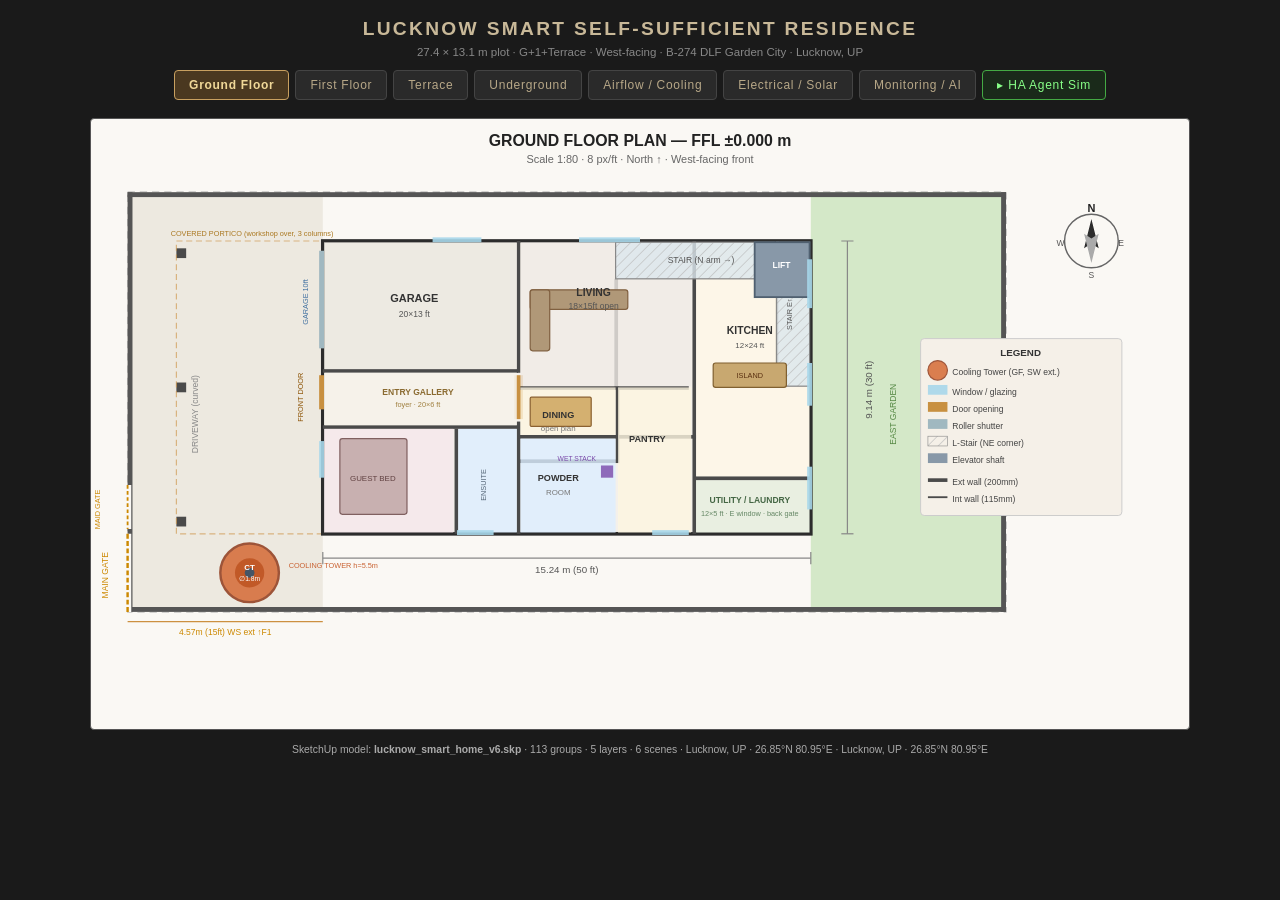
==== commit 15f1568c: "Lovelace display reconciliation: CT/exhaust-stack labels, guide rewrite (cooling tower replaces beeh" ====
--- a/floor_plans.html
+++ b/floor_plans.html
@@ -1276,7 +1276,7 @@
 </div>
 
 <p class="legend">
-  SketchUp model: <strong>lucknow_smart_home_v5.skp</strong> (v6 in progress) · Lucknow, UP · 26.85°N 80.95°E
+  SketchUp model: <strong>lucknow_smart_home_v6.skp</strong> · 113 groups · 5 layers · 6 scenes · Lucknow, UP · 26.85°N 80.95°E · Lucknow, UP · 26.85°N 80.95°E
 </p>
 
 <script>
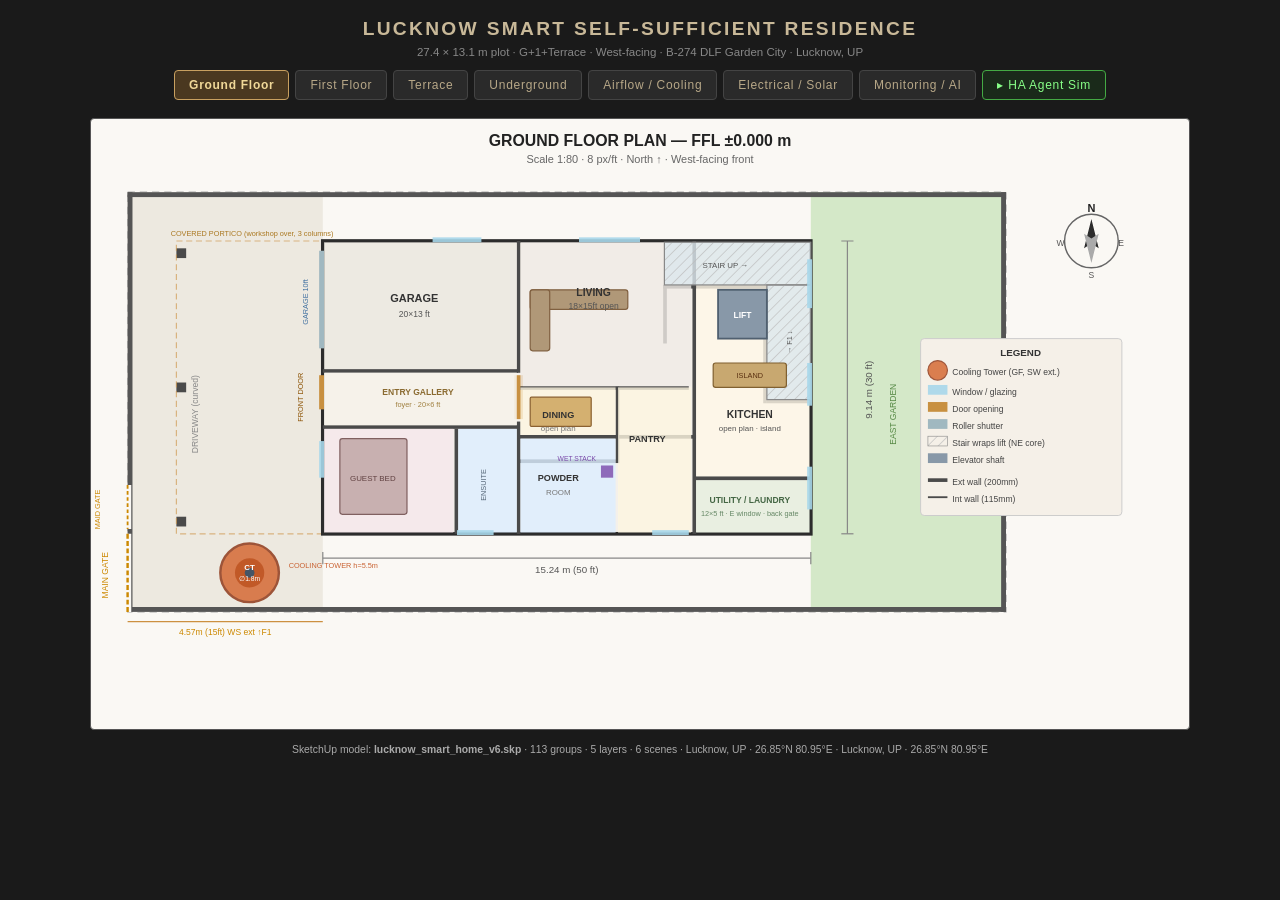
==== commit ddf8af3b: "GF/F1 core + hallway revision per sketch: stair wraps lift (N flight east + E flight south), F1 stor" ====
--- a/floor_plans.html
+++ b/floor_plans.html
@@ -129,9 +129,11 @@
 <!-- Powder room: x=350 to x=414, y=219 to y=340 -->
 <rect x="350" y="279" width="80" height="3" fill="#4a4a4a"/>
 <rect x="430" y="219" width="3" height="63" fill="#4a4a4a"/>
-<!-- L-Stair NE: north arm y=100..132, x=430..590; east arm x=562..590, y=100..220 -->
-<rect x="429" y="131" width="3" height="89" fill="#4a4a4a"/>  <!-- stair south wall -->
-<rect x="561" y="100" width="3" height="120" fill="#4a4a4a"/>  <!-- stair west wall -->
+<!-- Stair/Lift core NE: N flight (up, eastbound) + E flight (cont., southbound) wrap lift -->
+<rect x="469" y="136" width="88" height="3" fill="#4a4a4a"/>   <!-- N-flight south wall -->
+<rect x="469" y="136" width="3" height="48" fill="#4a4a4a"/>   <!-- core west wall -->
+<rect x="551" y="180" width="3" height="53" fill="#4a4a4a"/>   <!-- E-flight west wall -->
+<rect x="554" y="230" width="36" height="3" fill="#4a4a4a"/>   <!-- E-flight south wall -->
 
 <!-- ── ROOM FILLS ── -->
 <rect x="191" y="101" width="158" height="104" fill="#ece8e0" opacity=".7"/>   <!-- Garage NW -->
@@ -145,18 +147,18 @@
 <rect x="496" y="296" width="93" height="43" fill="#e8f0e0" opacity=".9"/>     <!-- Utility/Laundry -->
 <rect x="494" y="293" width="96" height="3" fill="#4a4a4a"/>                    <!-- utility north wall -->
 <rect x="191" y="254" width="106" height="85" fill="#f5e8ec" opacity=".8"/>   <!-- Guest Bed SW -->
-<rect x="430" y="101" width="130" height="30" fill="#dde8ee" opacity=".8"/>    <!-- Stair N arm top -->
-<rect x="562" y="101" width="27" height="118" fill="#dde8ee" opacity=".8"/>    <!-- Stair E arm -->
-
-<!-- ── STAIR L-SHAPE hatch ── -->
-<rect x="430" y="101" width="130" height="30" fill="url(#hatch)" stroke="#888" stroke-width="1"/>
-<rect x="562" y="101" width="27" height="118" fill="url(#hatch)" stroke="#888" stroke-width="1"/>
-<text x="500" y="118" font-size="7" fill="#555" font-family="Arial" text-anchor="middle">STAIR (N arm →)</text>
-<text x="575" y="160" font-size="6" fill="#555" font-family="Arial" text-anchor="middle" transform="rotate(-90,575,160)">STAIR E↑</text>
-
-<!-- ELEVATOR BOX (NE, against north+east walls) -->
-<rect x="544" y="101" width="45" height="45" fill="#8898a8" stroke="#506070" stroke-width="1.5"/>
-<text x="566" y="122" font-size="7" font-weight="bold" fill="#fff" font-family="Arial" text-anchor="middle">LIFT</text>
+<rect x="470" y="101" width="120" height="35" fill="#dde8ee" opacity=".8"/>    <!-- Stair N flight -->
+<rect x="554" y="136" width="36" height="94" fill="#dde8ee" opacity=".8"/>     <!-- Stair E flight -->
+
+<!-- ── STAIR HATCH (wraps lift) ── -->
+<rect x="470" y="101" width="120" height="35" fill="url(#hatch)" stroke="#888" stroke-width="1"/>
+<text x="520" y="122" font-size="6.5" fill="#555" font-family="Arial" text-anchor="middle">STAIR UP →</text>
+<rect x="554" y="136" width="36" height="94" fill="url(#hatch)" stroke="#888" stroke-width="1"/>
+<text x="575" y="183" font-size="6" fill="#555" font-family="Arial" text-anchor="middle" transform="rotate(-90,575,183)">→ F1 ↓</text>
+
+<!-- ELEVATOR (centre of stair wrap) -->
+<rect x="514" y="140" width="40" height="40" fill="#8898a8" stroke="#506070" stroke-width="1.5"/>
+<text x="534" y="163" font-size="7" font-weight="bold" fill="#fff" font-family="Arial" text-anchor="middle">LIFT</text>
 
 <!-- ── WINDOWS / DOORS ── -->
 <!-- Garage door (north area of west wall) -->
@@ -205,8 +207,8 @@
 <rect x="418" y="284" width="10" height="10" fill="#7a4aaa" opacity=".8"/>
 <text x="414" y="280" font-size="5.5" fill="#7a4aaa" font-family="Arial" text-anchor="end">WET STACK</text>
 <text x="456" y="265" font-size="7.5" font-weight="bold" fill="#333" font-family="Arial" text-anchor="middle">PANTRY</text>
-<text x="540" y="176" font-size="8.5" font-weight="bold" fill="#333" font-family="Arial" text-anchor="middle">KITCHEN</text>
-<text x="540" y="188" font-size="6.5" fill="#555" font-family="Arial" text-anchor="middle">12×24 ft</text>
+<text x="540" y="245" font-size="8.5" font-weight="bold" fill="#333" font-family="Arial" text-anchor="middle">KITCHEN</text>
+<text x="540" y="256" font-size="6.5" fill="#555" font-family="Arial" text-anchor="middle">open plan · island</text>
 <text x="540" y="315" font-size="7" font-weight="bold" fill="#446644" font-family="Arial" text-anchor="middle">UTILITY / LAUNDRY</text>
 <text x="540" y="325" font-size="6" fill="#668866" font-family="Arial" text-anchor="middle">12×5 ft · E window · back gate</text>
 <text x="324" y="300" font-size="6" fill="#556677" font-family="Arial" text-anchor="middle" transform="rotate(-90,324,300)">ENSUITE</text>
@@ -248,7 +250,7 @@
   <rect x="6" y="66" width="16" height="8" fill="#a0b8c0"/>
   <text x="26" y="74" font-size="7" fill="#444" font-family="Arial">Roller shutter</text>
   <rect x="6" y="80" width="16" height="8" fill="url(#hatch)" stroke="#888" stroke-width=".5"/>
-  <text x="26" y="88" font-size="7" fill="#444" font-family="Arial">L-Stair (NE corner)</text>
+  <text x="26" y="88" font-size="7" fill="#444" font-family="Arial">Stair wraps lift (NE core)</text>
   <rect x="6" y="94" width="16" height="8" fill="#8898a8"/>
   <text x="26" y="102" font-size="7" fill="#444" font-family="Arial">Elevator shaft</text>
   <line x1="6" y1="116" x2="22" y2="116" stroke="#4a4a4a" stroke-width="3"/>
@@ -265,7 +267,7 @@
 <div class="panel" id="f1">
 <svg viewBox="0 0 900 500" width="1100" xmlns="http://www.w3.org/2000/svg">
 <text x="450" y="22" text-anchor="middle" font-size="13" font-weight="bold" fill="#222" font-family="Arial">FIRST FLOOR PLAN — FFL +3.300 m</text>
-<text x="450" y="36" text-anchor="middle" font-size="9" fill="#666" font-family="Arial">8 px/ft · Workshop 15ft on portico columns · N-clerestory studio light · Balconies E/N/S 5ft · L-stair NE</text>
+<text x="450" y="36" text-anchor="middle" font-size="9" fill="#666" font-family="Arial">8 px/ft · Workshop on portico columns (door via hallway only) · Central hallway BR2/BR3 · Stair wraps lift NE</text>
 
 <!-- F1: Building x=190..590 (50ft), y=100..340 (30ft). Workshop x=70..190 (15ft). Balconies 5ft=40px -->
 
@@ -298,81 +300,82 @@
 <!-- HOUSE OUTER WALLS -->
 <rect x="190" y="100" width="400" height="240" fill="#f4f0ea" stroke="#2c2c2c" stroke-width="3"/>
 
-<!-- INTERNAL WALLS F1 -->
-<!-- CX_mid at 26ft from west = x=190+208=398 (master / BR div) -->
-<rect x="397" y="100" width="3" height="240" fill="#4a4a4a"/>
-<!-- CX_stair west at 40ft = x=190+320=510 -->
-<rect x="509" y="100" width="3" height="120" fill="#4a4a4a"/>
-<!-- CY sitting/BR div at 15ft from N = y=220 -->
-<rect x="190" y="219" width="208" height="3" fill="#4a4a4a"/>
-<!-- BR3 ensuite south: x=190..310, y=219 -->
-<rect x="309" y="100" width="3" height="119" fill="#4a4a4a"/>
-<!-- BR2 ensuite north: x=190..310, y=220 -->
-<rect x="309" y="220" width="3" height="120" fill="#4a4a4a"/>
-<!-- Master ensuite: x=400..494 y=220 -->
-<rect x="400" y="219" width="94" height="3" fill="#4a4a4a"/>
-<rect x="493" y="220" width="3" height="120" fill="#4a4a4a"/>
-<!-- Store box: NE corner x=512..590, y=100..160 -->
-<rect x="511" y="159" width="79" height="3" fill="#4a4a4a"/>
-<!-- Sitting area south wall: x=400..510, y=219 already done -->
-<!-- L-stair NE -->
-<rect x="430" y="131" width="3" height="88" fill="#4a4a4a"/>
-<rect x="561" y="100" width="3" height="120" fill="#4a4a4a"/>
-
-<!-- ROOM FILLS F1 -->
-<rect x="191" y="101" width="118" height="118" fill="#eaf0f8" opacity=".8"/>  <!-- BR3 NW -->
-<rect x="191" y="220" width="118" height="119" fill="#f5ece8" opacity=".8"/>  <!-- BR2 SW -->
-<rect x="312" y="101" width="85" height="118" fill="#eeeae0" opacity=".8"/>   <!-- Sitting/Landing N -->
-<rect x="312" y="220" width="85" height="119" fill="#eeeae0" opacity=".8"/>   <!-- Sitting S -->
-<rect x="400" y="101" width="109" height="118" fill="#f5e8ec" opacity=".8"/>  <!-- Master NE -->
-<rect x="400" y="222" width="93" height="117" fill="#ddeeff" opacity=".8"/>   <!-- Master Ensuite -->
-<rect x="496" y="220" width="93" height="119" fill="#f5ece8" opacity=".8"/>   <!-- Master bed S -->
-<rect x="512" y="101" width="77" height="58" fill="#e0e8d0" opacity=".8"/>    <!-- Store -->
-<rect x="430" y="101" width="130" height="30" fill="#dde8ee" opacity=".7"/>   <!-- Stair N arm -->
-<rect x="562" y="101" width="27" height="118" fill="#dde8ee" opacity=".7"/>   <!-- Stair E arm -->
-
-<!-- STAIR HATCH -->
-<rect x="430" y="101" width="130" height="30" fill="url(#hatch)" stroke="#888" stroke-width="1"/>
-<rect x="562" y="101" width="27" height="118" fill="url(#hatch)" stroke="#888" stroke-width="1"/>
-
-<!-- ELEVATOR -->
-<rect x="544" y="101" width="45" height="45" fill="#8898a8" stroke="#506070" stroke-width="1.5"/>
-<text x="566" y="127" font-size="7" font-weight="bold" fill="#fff" font-family="Arial" text-anchor="middle">LIFT</text>
-
-<!-- WINDOWS F1 -->
-<rect x="187" y="150" width="4" height="40" fill="#a8d8ea" opacity=".9"/>   <!-- west -->
-<rect x="187" y="240" width="4" height="40" fill="#a8d8ea" opacity=".9"/>
-<rect x="587" y="120" width="4" height="40" fill="#a8d8ea" opacity=".9"/>   <!-- east -->
-<rect x="587" y="200" width="4" height="35" fill="#a8d8ea" opacity=".9"/>
-<rect x="587" y="280" width="4" height="35" fill="#a8d8ea" opacity=".9"/>
-<!-- Sliding doors onto balconies -->
-<rect x="587" y="155" width="4" height="40" fill="#c89040"/>  <!-- E balcony door -->
-<rect x="350" y="97" width="40" height="4" fill="#c89040"/>   <!-- N balcony door -->
-<rect x="350" y="337" width="40" height="4" fill="#c89040"/>  <!-- S balcony door -->
-
-<!-- FURNITURE HINTS F1 -->
-<!-- Master king bed -->
-<rect x="420" y="130" width="60" height="50" fill="#c8b0b0" stroke="#806060" stroke-width="1" rx="2"/>
-<text x="450" y="158" font-size="6.5" fill="#604040" font-family="Arial" text-anchor="middle">KING BED</text>
-<!-- BR3 bed -->
-<rect x="200" y="114" width="50" height="70" fill="#c8b0b0" stroke="#806060" stroke-width="1" rx="2"/>
-<!-- BR2 bed -->
-<rect x="200" y="234" width="50" height="70" fill="#c8b0b0" stroke="#806060" stroke-width="1" rx="2"/>
-
-<!-- ROOM LABELS F1 -->
-<text x="247" y="152" font-size="8" font-weight="bold" fill="#333" font-family="Arial" text-anchor="middle">BR3</text>
-<text x="247" y="163" font-size="6.5" fill="#555" font-family="Arial" text-anchor="middle">+ ENSUITE</text>
-<text x="247" y="270" font-size="8" font-weight="bold" fill="#333" font-family="Arial" text-anchor="middle">BR2</text>
-<text x="247" y="281" font-size="6.5" fill="#555" font-family="Arial" text-anchor="middle">+ ENSUITE</text>
-<text x="354" y="162" font-size="7.5" font-weight="bold" fill="#333" font-family="Arial" text-anchor="middle">SITTING</text>
-<text x="354" y="173" font-size="6.5" fill="#555" font-family="Arial" text-anchor="middle">AREA /</text>
-<text x="354" y="183" font-size="6.5" fill="#555" font-family="Arial" text-anchor="middle">LANDING</text>
-<text x="354" y="270" font-size="7" fill="#555" font-family="Arial" text-anchor="middle">STORAGE</text>
-<text x="450" y="120" font-size="7.5" font-weight="bold" fill="#333" font-family="Arial" text-anchor="middle">MASTER (BR1)</text>
-<text x="445" y="250" font-size="7.5" font-weight="bold" fill="#333" font-family="Arial" text-anchor="middle">ENSUITE</text>
+<!-- INTERNAL WALLS F1 — hallway scheme: core landing → hallway → workshop door -->
+<!-- ROOM FILLS -->
+<rect x="191" y="101" width="153" height="99" fill="#eaf0f8" opacity=".8"/>   <!-- BR3 NW -->
+<rect x="191" y="236" width="153" height="103" fill="#f5ece8" opacity=".8"/>  <!-- BR2 SW -->
+<rect x="347" y="236" width="242" height="103" fill="#f5e8ec" opacity=".8"/>  <!-- Master suite SE -->
+<rect x="347" y="101" width="122" height="99" fill="#eeeae0" opacity=".8"/>   <!-- Sitting N-centre -->
+<rect x="191" y="204" width="360" height="28" fill="#f7f3ea" opacity=".95"/>  <!-- Hallway -->
+<rect x="469" y="136" width="45" height="48" fill="#e0e8d0" opacity=".8"/>    <!-- Storage (S) -->
+<rect x="350" y="240" width="80" height="96" fill="#ddeeff" opacity=".55"/>   <!-- open ensuite zone -->
+<rect x="470" y="101" width="120" height="35" fill="#dde8ee" opacity=".8"/>   <!-- Stair N flight -->
+<rect x="554" y="136" width="36" height="94" fill="#dde8ee" opacity=".8"/>    <!-- Stair E flight -->
+
+<!-- WALLS -->
+<rect x="344" y="100" width="3" height="104" fill="#4a4a4a"/>  <!-- BR3 east -->
+<rect x="344" y="232" width="3" height="108" fill="#4a4a4a"/>  <!-- BR2/Master divide -->
+<rect x="190" y="200" width="60" height="3" fill="#4a4a4a"/>   <!-- hall N wall a -->
+<rect x="292" y="200" width="55" height="3" fill="#4a4a4a"/>   <!-- hall N wall b -->
+<rect x="250" y="199" width="42" height="5" fill="#c89040"/>   <!-- BR3 door -->
+<rect x="190" y="232" width="60" height="3" fill="#4a4a4a"/>   <!-- hall S wall a -->
+<rect x="292" y="232" width="188" height="3" fill="#4a4a4a"/>  <!-- hall S wall b -->
+<rect x="522" y="232" width="32" height="3" fill="#4a4a4a"/>   <!-- hall S wall c -->
+<rect x="250" y="231" width="42" height="5" fill="#c89040"/>   <!-- BR2 door -->
+<rect x="480" y="231" width="42" height="5" fill="#c89040"/>   <!-- Master door -->
+<rect x="280" y="100" width="3" height="48" fill="#4a4a4a"/>   <!-- BR3 ens W -->
+<rect x="280" y="148" width="67" height="3" fill="#4a4a4a"/>   <!-- BR3 ens S -->
+<rect x="280" y="292" width="3" height="48" fill="#4a4a4a"/>   <!-- BR2 ens W -->
+<rect x="280" y="289" width="67" height="3" fill="#4a4a4a"/>   <!-- BR2 ens N -->
+<!-- Core walls + storage -->
+<rect x="469" y="136" width="88" height="3" fill="#4a4a4a"/>
+<rect x="469" y="136" width="3" height="48" fill="#4a4a4a"/>
+<rect x="510" y="136" width="3" height="48" fill="#4a4a4a"/>
+<rect x="469" y="181" width="45" height="3" fill="#4a4a4a"/>
+<rect x="551" y="180" width="3" height="53" fill="#4a4a4a"/>
+<rect x="554" y="230" width="36" height="3" fill="#4a4a4a"/>
+
+<!-- STAIR HATCH + LIFT -->
+<rect x="470" y="101" width="120" height="35" fill="url(#hatch)" stroke="#888" stroke-width="1"/>
+<text x="520" y="122" font-size="6.5" fill="#555" font-family="Arial" text-anchor="middle">UP → TERRACE</text>
+<rect x="554" y="136" width="36" height="94" fill="url(#hatch)" stroke="#888" stroke-width="1"/>
+<text x="575" y="183" font-size="6" fill="#555" font-family="Arial" text-anchor="middle" transform="rotate(-90,575,183)">→ T ↓</text>
+<rect x="514" y="140" width="40" height="40" fill="#8898a8" stroke="#506070" stroke-width="1.5"/>
+<text x="534" y="163" font-size="7" font-weight="bold" fill="#fff" font-family="Arial" text-anchor="middle">LIFT</text>
+
+<!-- WINDOWS / DOORS F1 -->
+<rect x="187" y="204" width="4" height="28" fill="#c89040"/>   <!-- workshop door — ONLY access, via hallway -->
+<rect x="587" y="245" width="4" height="40" fill="#c89040"/>   <!-- E balcony door (master) -->
+<rect x="587" y="300" width="4" height="30" fill="#a8d8ea" opacity=".9"/>  <!-- master E window -->
+<rect x="350" y="97" width="40" height="4" fill="#c89040"/>    <!-- N balcony door (sitting) -->
+<rect x="215" y="97" width="50" height="4" fill="#a8d8ea" opacity=".9"/>   <!-- BR3 N window -->
+<rect x="400" y="337" width="40" height="4" fill="#c89040"/>   <!-- S balcony door (master) -->
+<rect x="230" y="337" width="40" height="4" fill="#a8d8ea" opacity=".9"/>  <!-- BR2 S window -->
+
+<!-- FURNITURE HINTS -->
+<rect x="200" y="108" width="50" height="62" fill="#c8b0b0" stroke="#806060" stroke-width="1" rx="2"/>
+<rect x="200" y="244" width="50" height="62" fill="#c8b0b0" stroke="#806060" stroke-width="1" rx="2"/>
+<rect x="470" y="250" width="62" height="52" fill="#c8b0b0" stroke="#806060" stroke-width="1" rx="2"/>
+<text x="501" y="279" font-size="6" fill="#604040" font-family="Arial" text-anchor="middle">KING BED</text>
+<rect x="356" y="246" width="28" height="14" fill="#aaccdd" stroke="#5588aa" stroke-width=".8" rx="2"/>
+<rect x="356" y="310" width="40" height="20" fill="#aaccdd" stroke="#5588aa" stroke-width=".8" rx="2"/>
+<text x="376" y="305" font-size="5" fill="#5588aa" font-family="Arial" text-anchor="middle">TUB / WC</text>
+
+<!-- WET STACK (over GF powder room) -->
 <rect x="418" y="284" width="10" height="10" fill="#7a4aaa" opacity=".8"/>
 <text x="414" y="280" font-size="5.5" fill="#7a4aaa" font-family="Arial" text-anchor="end">WET STACK (over GF powder)</text>
-<text x="536" y="135" font-size="7.5" font-weight="bold" fill="#333" font-family="Arial" text-anchor="middle">STORE</text>
+
+<!-- ROOM LABELS F1 -->
+<text x="248" y="180" font-size="8" font-weight="bold" fill="#333" font-family="Arial" text-anchor="middle">BR3</text>
+<text x="313" y="120" font-size="5.5" fill="#556677" font-family="Arial" text-anchor="middle">ENS</text>
+<text x="248" y="320" font-size="8" font-weight="bold" fill="#333" font-family="Arial" text-anchor="middle">BR2</text>
+<text x="313" y="320" font-size="5.5" fill="#556677" font-family="Arial" text-anchor="middle">ENS</text>
+<text x="300" y="221" font-size="6.5" font-weight="bold" fill="#8a6a30" font-family="Arial" text-anchor="middle">HALLWAY → WKSP</text>
+<text x="500" y="318" font-size="8" font-weight="bold" fill="#333" font-family="Arial" text-anchor="middle">MASTER SUITE</text>
+<text x="500" y="329" font-size="6" fill="#555" font-family="Arial" text-anchor="middle">30×13 ft · open ensuite (W)</text>
+<text x="408" y="155" font-size="7.5" font-weight="bold" fill="#333" font-family="Arial" text-anchor="middle">SITTING</text>
+<text x="491" y="164" font-size="6.5" font-weight="bold" fill="#335533" font-family="Arial" text-anchor="middle">S</text>
+<text x="183" y="198" font-size="5" fill="#8a5000" font-family="Arial" text-anchor="end">WKSP DOOR (only access)</text>
 
 <!-- DIMENSION LINES F1 -->
 <line x1="190" y1="398" x2="590" y2="398" stroke="#888" stroke-width="1"/>
@@ -401,7 +404,7 @@
   <rect x="6" y="50" width="16" height="8" fill="#c89040"/>
   <text x="26" y="58" font-size="7" fill="#444" font-family="Arial">Sliding door (balcony)</text>
   <rect x="6" y="64" width="16" height="8" fill="url(#hatch)" stroke="#888" stroke-width=".5"/>
-  <text x="26" y="72" font-size="7" fill="#444" font-family="Arial">L-Stair NE corner</text>
+  <text x="26" y="72" font-size="7" fill="#444" font-family="Arial">Stair wraps lift (NE core)</text>
   <rect x="6" y="78" width="16" height="8" fill="#8898a8"/>
   <text x="26" y="86" font-size="7" fill="#444" font-family="Arial">Elevator (full height)</text>
   <rect x="6" y="92" width="16" height="8" fill="#a8d8ea" opacity=".9"/>
@@ -507,8 +510,8 @@
 <text x="540" y="265" font-size="7.5" font-weight="bold" fill="#335533" font-family="Arial" text-anchor="middle">STORE</text>
 
 <!-- ELEVATOR HATCH -->
-<rect x="556" y="88" width="32" height="32" fill="#8898a8" stroke="#506070" stroke-width="1.5"/>
-<text x="572" y="107" font-size="6.5" font-weight="bold" fill="#fff" font-family="Arial" text-anchor="middle">LIFT</text>
+<rect x="514" y="120" width="40" height="40" fill="#8898a8" stroke="#506070" stroke-width="1.5"/>
+<text x="534" y="143" font-size="6.5" font-weight="bold" fill="#fff" font-family="Arial" text-anchor="middle">LIFT</text>
 <!-- Exhaust stack (∅0.6m, solar EC fan) over stair void -->
 <circle cx="530" cy="185" r="8" fill="#8a8a92" stroke="#55555f" stroke-width="1.5"/>
 <circle cx="530" cy="185" r="3" fill="#445566"/>
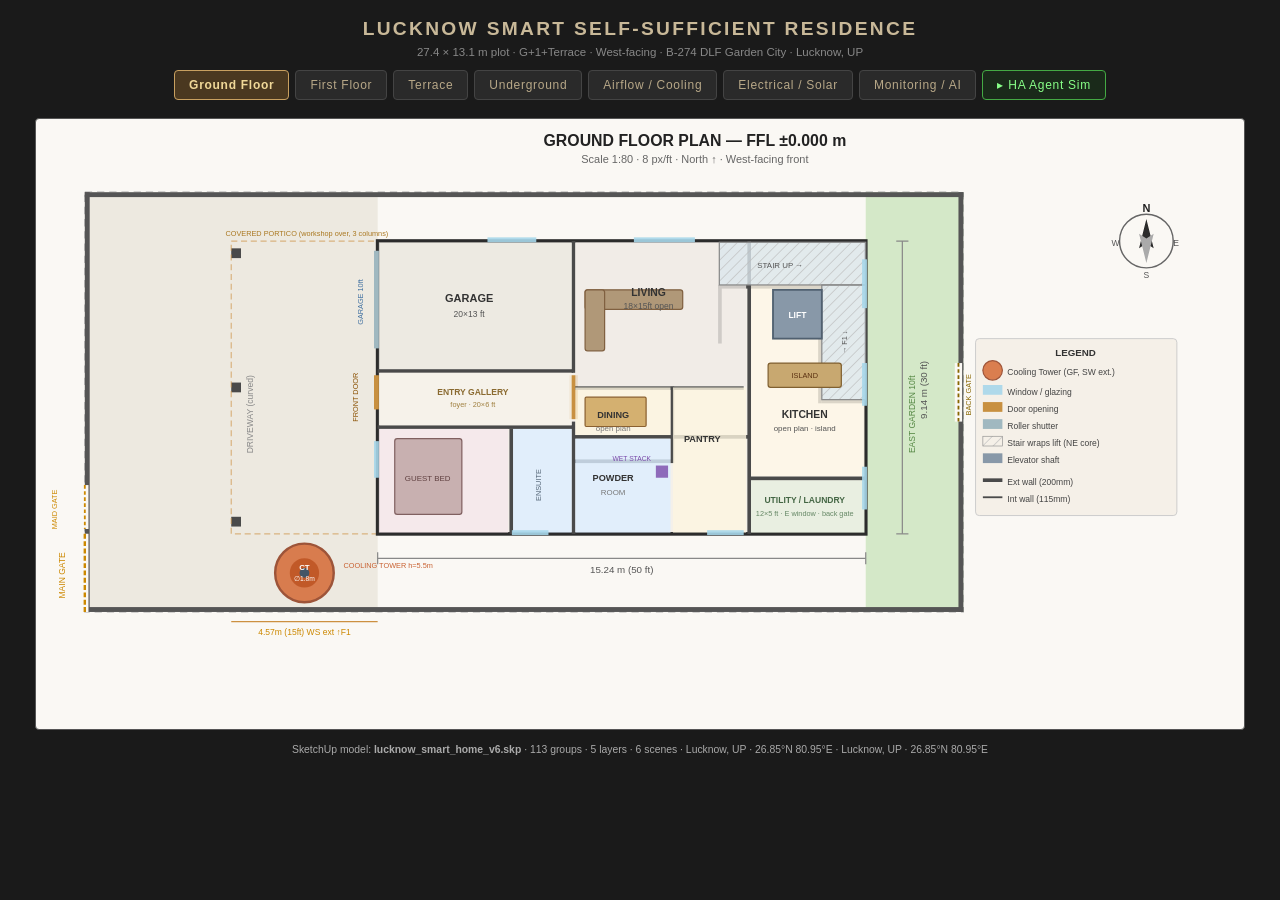
==== commit d46d3d27: "Site margins revised: driveway 30ft W, backyard 10ft E (house shifted east); GF/UG/monitoring tabs u" ====
--- a/floor_plans.html
+++ b/floor_plans.html
@@ -37,10 +37,10 @@
 </div>
 
 <!-- ═══════════════════════════════════════════════════════════════
-     GROUND FLOOR PLAN  (50ft E-W × 30ft N-S · 8px/ft)
+     GROUND FLOOR PLAN  (50ft E-W × 30ft N-S · 8px/ft · driveway 30ft W · backyard 10ft E)
 ═══════════════════════════════════════════════════════════════ -->
 <div class="panel active" id="gf">
-<svg viewBox="0 0 900 500" width="1100" xmlns="http://www.w3.org/2000/svg">
+<svg viewBox="-90 0 990 500" width="1210" xmlns="http://www.w3.org/2000/svg">
 <defs>
   <pattern id="hatch" width="6" height="6" patternUnits="userSpaceOnUse" patternTransform="rotate(45)">
     <line x1="0" y1="0" x2="0" y2="6" stroke="#bbb" stroke-width="1"/>
@@ -55,40 +55,40 @@
 <text x="450" y="36" text-anchor="middle" font-size="9" fill="#666" font-family="Arial">Scale 1:80 · 8 px/ft · North ↑ · West-facing front</text>
 
 <!-- SCALE 8px/ft · BX0=190(W) BX1=590(E) BY1=100(N) BY0=340(S) · Building 50×30ft = 400×240px -->
-<!-- PLOT BOUNDARY: 90ft E-W = 720px, 43ft N-S = 344px; left margin=30 -->
-<rect x="30" y="60" width="720" height="344" fill="none" stroke="#aaa" stroke-width="1" stroke-dasharray="6,4"/>
+<!-- PLOT BOUNDARY: 90ft E-W = 720px, 43ft N-S = 344px; W margin 30ft, E 10ft -->
+<rect x="-50" y="60" width="720" height="344" fill="none" stroke="#aaa" stroke-width="1" stroke-dasharray="6,4"/>
 
 <!-- WEST GARDEN/DRIVEWAY AREA (between boundary and building west face) -->
-<rect x="30" y="60" width="160" height="344" fill="#ede9e0"/>
+<rect x="-50" y="60" width="240" height="344" fill="#ede9e0"/>
 <text x="88" y="242" font-size="7" fill="#888" font-family="Arial" text-anchor="middle" transform="rotate(-90,88,242)">DRIVEWAY (curved)</text>
 
 <!-- EAST GARDEN: 25ft = 200px east of building -->
-<rect x="590" y="60" width="160" height="344" fill="#d4e8c8"/>
-<text x="660" y="242" font-size="7" fill="#558844" font-family="Arial" text-anchor="middle" transform="rotate(-90,660,242)">EAST GARDEN</text>
+<rect x="590" y="60" width="80" height="344" fill="#d4e8c8"/>
+<text x="630" y="242" font-size="7" fill="#558844" font-family="Arial" text-anchor="middle" transform="rotate(-90,630,242)">EAST GARDEN 10ft</text>
 
 <!-- BOUNDARY WALLS -->
-<rect x="30" y="60" width="4" height="344" fill="#555"/>   <!-- west -->
-<rect x="746" y="60" width="4" height="344" fill="#555"/>  <!-- east -->
-<rect x="30" y="60" width="720" height="4" fill="#555"/>   <!-- north -->
-<rect x="30" y="400" width="720" height="4" fill="#555"/>  <!-- south -->
+<rect x="-50" y="60" width="4" height="344" fill="#555"/>   <!-- west -->
+<rect x="666" y="60" width="4" height="344" fill="#555"/>  <!-- east -->
+<rect x="-50" y="60" width="720" height="4" fill="#555"/>   <!-- north -->
+<rect x="-50" y="400" width="720" height="4" fill="#555"/>  <!-- south -->
 
 <!-- MAIN GATE (SW corner, 3m gap, Y≈60-148 = north portion of west wall = the south part since plot is 344px tall -->
 <!-- Gate at bottom-left of west wall: y=330-60=270px from top = SW in N-up plan (south=bottom) -->
 <!-- SW gate: y=332 to y=404 = off screen. Let me place gate at bottom of west boundary -->
 <!-- In our SVG: top=N, bottom=S. SW corner = bottom-left. Gate gap in west boundary near bottom: -->
-<line x1="30" y1="340" x2="30" y2="404" stroke="#faf8f4" stroke-width="6"/>
-<line x1="30" y1="340" x2="30" y2="404" stroke="#cc8800" stroke-width="2" stroke-dasharray="4,2"/>
-<text x="14" y="374" font-size="7" fill="#cc8800" font-family="Arial" text-anchor="middle" transform="rotate(-90,14,374)">MAIN GATE</text>
+<line x1="-50" y1="340" x2="-50" y2="404" stroke="#faf8f4" stroke-width="6"/>
+<line x1="-50" y1="340" x2="-50" y2="404" stroke="#cc8800" stroke-width="2" stroke-dasharray="4,2"/>
+<text x="-66" y="374" font-size="7" fill="#cc8800" font-family="Arial" text-anchor="middle" transform="rotate(-90,-66,374)">MAIN GATE</text>
 
 <!-- MAID GATE (just north of main) -->
-<line x1="30" y1="300" x2="30" y2="336" stroke="#faf8f4" stroke-width="6"/>
-<line x1="30" y1="300" x2="30" y2="336" stroke="#cc8800" stroke-width="1.5" stroke-dasharray="3,2"/>
-<text x="7" y="320" font-size="6" fill="#cc8800" font-family="Arial" text-anchor="middle" transform="rotate(-90,7,320)">MAID GATE</text>
+<line x1="-50" y1="300" x2="-50" y2="336" stroke="#faf8f4" stroke-width="6"/>
+<line x1="-50" y1="300" x2="-50" y2="336" stroke="#cc8800" stroke-width="1.5" stroke-dasharray="3,2"/>
+<text x="-73" y="320" font-size="6" fill="#cc8800" font-family="Arial" text-anchor="middle" transform="rotate(-90,-73,320)">MAID GATE</text>
 
 <!-- BACK GATE (east boundary, center) -->
-<line x1="746" y1="200" x2="746" y2="248" stroke="#faf8f4" stroke-width="6"/>
-<line x1="746" y1="200" x2="746" y2="248" stroke="#886600" stroke-width="1.5" stroke-dasharray="3,2"/>
-<text x="756" y="226" font-size="6" fill="#886600" font-family="Arial" text-anchor="middle" transform="rotate(-90,756,226)">BACK GATE</text>
+<line x1="666" y1="200" x2="666" y2="248" stroke="#faf8f4" stroke-width="6"/>
+<line x1="666" y1="200" x2="666" y2="248" stroke="#886600" stroke-width="1.5" stroke-dasharray="3,2"/>
+<text x="676" y="226" font-size="6" fill="#886600" font-family="Arial" text-anchor="middle" transform="rotate(-90,676,226)">BACK GATE</text>
 
 <!-- ── CT (plan view, SW exterior, near gate) ── -->
 <circle cx="130" cy="372" r="24" fill="#d4622a" opacity=".8" stroke="#8a3010" stroke-width="2"/>
@@ -223,8 +223,8 @@
 <line x1="615" y1="340" x2="625" y2="340" stroke="#888" stroke-width="1"/>
 <text x="640" y="222" font-size="8" fill="#555" font-family="Arial" text-anchor="middle" transform="rotate(-90,640,222)">9.14 m (30 ft)</text>
 <!-- Workshop dim (F1, shown as context) -->
-<line x1="30" y1="412" x2="190" y2="412" stroke="#cc9040" stroke-width="1"/>
-<text x="110" y="423" font-size="7" fill="#cc8800" font-family="Arial" text-anchor="middle">4.57m (15ft) WS ext ↑F1</text>
+<line x1="70" y1="412" x2="190" y2="412" stroke="#cc9040" stroke-width="1"/>
+<text x="130" y="423" font-size="7" fill="#cc8800" font-family="Arial" text-anchor="middle">4.57m (15ft) WS ext ↑F1</text>
 
 <!-- ── NORTH ARROW ── -->
 <g transform="translate(820,100)">
@@ -578,13 +578,13 @@
      UNDERGROUND LAYER
 ═══════════════════════════════════════════════════════════════ -->
 <div class="panel" id="ug">
-<svg viewBox="0 0 900 500" width="1100" xmlns="http://www.w3.org/2000/svg">
+<svg viewBox="-90 0 990 500" width="1210" xmlns="http://www.w3.org/2000/svg">
 <text x="450" y="22" text-anchor="middle" font-size="13" font-weight="bold" fill="#222" font-family="Arial">UNDERGROUND LAYER — Z = −1.5 m to 0</text>
-<text x="450" y="36" text-anchor="middle" font-size="9" fill="#4488cc" font-family="Arial">8 px/ft · RWH tank under W driveway · Foundations · Portico pads · Lift pit · Recharge pit</text>
+<text x="450" y="36" text-anchor="middle" font-size="9" fill="#4488cc" font-family="Arial">8 px/ft · RWH tank under 30ft W driveway · Foundations · Portico pads · Lift pit · Recharge pit</text>
 
 <!-- Plot + above-ground context (faint) -->
-<rect x="30" y="60" width="720" height="344" fill="none" stroke="#bbb" stroke-width="1" stroke-dasharray="6,4"/>
-<rect x="30" y="60" width="160" height="344" fill="#f0ede8"/>
+<rect x="-50" y="60" width="720" height="344" fill="none" stroke="#bbb" stroke-width="1" stroke-dasharray="6,4"/>
+<rect x="-50" y="60" width="240" height="344" fill="#f0ede8"/>
 <text x="44" y="242" font-size="7" fill="#aaa" font-family="Arial" text-anchor="middle" transform="rotate(-90,44,242)">DRIVEWAY (above)</text>
 <rect x="190" y="100" width="400" height="240" fill="#f5f2ea" stroke="#ccc" stroke-width="1" opacity=".7"/>
 <text x="390" y="160" font-size="9" fill="#ccc" font-family="Arial" text-anchor="middle">HOUSE FOOTPRINT (above)</text>
@@ -621,14 +621,14 @@
 <text x="148" y="378" font-size="6.5" fill="#c85a20" font-family="Arial">CT drip (SV-02)</text>
 
 <!-- Mains backup (NC valve SV-01), W boundary -->
-<line x1="30" y1="256" x2="190" y2="256" stroke="#2244aa" stroke-width="1.5" stroke-dasharray="5,3" opacity=".7"/>
+<line x1="-50" y1="256" x2="190" y2="256" stroke="#2244aa" stroke-width="1.5" stroke-dasharray="5,3" opacity=".7"/>
 <circle cx="80" cy="256" r="5" fill="#e8f0ff" stroke="#2244aa" stroke-width="1"/>
 <text x="96" y="250" font-size="6" fill="#2244aa" font-family="Arial">mains backup (NC valve SV-01)</text>
 
 <!-- Overflow → recharge pit (NE corner) -->
-<line x1="160" y1="135" x2="712" y2="88" stroke="#228844" stroke-width="1.5" stroke-dasharray="4,3"/>
-<circle cx="722" cy="86" r="10" fill="#44aa44" opacity=".3" stroke="#228844" stroke-width="1.5"/>
-<text x="706" y="76" font-size="6.5" fill="#228844" font-family="Arial" text-anchor="end">RECHARGE PIT Ø1.2m gravel · NE</text>
+<line x1="160" y1="135" x2="632" y2="88" stroke="#228844" stroke-width="1.5" stroke-dasharray="4,3"/>
+<circle cx="642" cy="86" r="10" fill="#44aa44" opacity=".3" stroke="#228844" stroke-width="1.5"/>
+<text x="626" y="76" font-size="6.5" fill="#228844" font-family="Arial" text-anchor="end">RECHARGE PIT Ø1.2m gravel · NE</text>
 <text x="420" y="106" font-size="6" fill="#228844" font-family="Arial">overflow →</text>
 
 <!-- Foundation strips under main walls -->
@@ -997,11 +997,11 @@
 <!-- Plot boundary -->
 <rect x="65" y="97" width="493" height="234" fill="#f8f5f0" stroke="#ccc" stroke-width="1" stroke-dasharray="4,3"/>
 <!-- House footprint -->
-<rect x="175" y="124" width="274" height="164" fill="#eee8d8" stroke="#aaa" stroke-width="1"/>
+<rect x="229" y="124" width="274" height="164" fill="#eee8d8" stroke="#aaa" stroke-width="1"/>
 <!-- Driveway -->
-<rect x="65" y="97" width="110" height="234" fill="#e8e6e0"/>
+<rect x="65" y="97" width="164" height="234" fill="#e8e6e0"/>
 <!-- East lawn -->
-<rect x="450" y="97" width="108" height="234" fill="#d4e8c4"/>
+<rect x="503" y="97" width="55" height="234" fill="#d4e8c4"/>
 
 <!-- GATE area -->
 <line x1="65" y1="184" x2="65" y2="256" stroke="#cc8800" stroke-width="2"/>
@@ -1021,31 +1021,31 @@
   <text x="0" y="-8" font-size="6" fill="#cc0000" font-family="Arial" text-anchor="middle">CAM2:Drive</text>
 </g>
 <!-- 3. Front door cam -->
-<g transform="translate(175,206)">
+<g transform="translate(229,206)">
   <polygon points="0,0 -12,-8 -12,8" fill="#ff4444" opacity=".8"/>
   <path d="M-12,-8 L-60,-20 L-60,20 L-12,8 Z" fill="#ff4444" opacity=".12" stroke="#ff4444" stroke-width=".5"/>
   <text x="8" y="4" font-size="6" fill="#cc0000" font-family="Arial">CAM3:Front</text>
 </g>
 <!-- 4. NE perimeter -->
-<g transform="translate(449,124)">
+<g transform="translate(503,124)">
   <polygon points="0,0 -8,-12 8,-12" fill="#ff4444" opacity=".8"/>
   <path d="M-8,-12 L-25,-55 L25,-55 Z" fill="#ff4444" opacity=".12"/>
   <text x="10" y="0" font-size="6" fill="#cc0000" font-family="Arial">CAM4:NE</text>
 </g>
 <!-- 5. SW perimeter -->
-<g transform="translate(180,288)">
+<g transform="translate(234,288)">
   <polygon points="0,0 -8,12 8,12" fill="#ff4444" opacity=".8"/>
   <path d="M-8,12 L-25,55 L25,55 Z" fill="#ff4444" opacity=".12"/>
   <text x="10" y="15" font-size="6" fill="#cc0000" font-family="Arial">CAM5:SW</text>
 </g>
 <!-- 6. Terrace cam -->
-<g transform="translate(312,170)">
+<g transform="translate(366,170)">
   <circle cx="0" cy="0" r="5" fill="#ff4444" opacity=".9"/>
   <path d="M0,5 L-25,45 L25,45 Z" fill="#ff4444" opacity=".1"/>
   <text x="0" y="-9" font-size="6" fill="#cc0000" font-family="Arial" text-anchor="middle">CAM6:Terrace</text>
 </g>
 <!-- 7. Garage cam -->
-<g transform="translate(200,150)">
+<g transform="translate(254,150)">
   <polygon points="0,0 8,-8 8,8" fill="#ff4444" opacity=".8"/>
   <path d="M8,-8 L45,-20 L45,20 L8,8 Z" fill="#ff4444" opacity=".12"/>
   <text x="-2" y="-10" font-size="6" fill="#cc0000" font-family="Arial">CAM7:Garage</text>
@@ -1067,24 +1067,24 @@
 <text x="68" y="108" font-size="12" fill="#ffcc00" font-family="Arial">★</text>
 <text x="60" y="104" font-size="5.5" fill="#cc9900" font-family="Arial">FLOOD</text>
 <text x="96" y="102" font-size="12" fill="#ffcc00" font-family="Arial">★</text>
-<text x="455" y="120" font-size="12" fill="#ffcc00" font-family="Arial">★</text>
-<text x="328" y="122" font-size="12" fill="#ffcc00" font-family="Arial">★</text>
+<text x="509" y="120" font-size="12" fill="#ffcc00" font-family="Arial">★</text>
+<text x="382" y="122" font-size="12" fill="#ffcc00" font-family="Arial">★</text>
 
 <!-- NVR box -->
-<rect x="310" y="193" width="50" height="35" fill="#2a2a4a" stroke="#6666cc" stroke-width="1.5" rx="3"/>
-<text x="335" y="207" font-size="6.5" font-weight="bold" fill="#aaaaff" font-family="Arial" text-anchor="middle">NVR</text>
-<text x="335" y="216" font-size="5.5" fill="#9999ee" font-family="Arial" text-anchor="middle">30-day enc.</text>
-<text x="335" y="224" font-size="5.5" fill="#9999ee" font-family="Arial" text-anchor="middle">+KNX server</text>
+<rect x="364" y="193" width="50" height="35" fill="#2a2a4a" stroke="#6666cc" stroke-width="1.5" rx="3"/>
+<text x="389" y="207" font-size="6.5" font-weight="bold" fill="#aaaaff" font-family="Arial" text-anchor="middle">NVR</text>
+<text x="389" y="216" font-size="5.5" fill="#9999ee" font-family="Arial" text-anchor="middle">30-day enc.</text>
+<text x="389" y="224" font-size="5.5" fill="#9999ee" font-family="Arial" text-anchor="middle">+KNX server</text>
 
 <!-- Connection lines from cameras to NVR -->
 <g stroke="#ff4444" stroke-width=".8" stroke-dasharray="3,3" opacity=".5">
-  <line x1="84" y1="220" x2="310" y2="210"/>
-  <line x1="130" y1="145" x2="310" y2="205"/>
-  <line x1="170" y1="206" x2="310" y2="212"/>
-  <line x1="441" y1="126" x2="358" y2="196"/>
-  <line x1="185" y1="300" x2="315" y2="225"/>
-  <line x1="312" y1="170" x2="333" y2="193"/>
-  <line x1="208" y1="158" x2="310" y2="200"/>
+  <line x1="84" y1="220" x2="364" y2="210"/>
+  <line x1="130" y1="145" x2="364" y2="205"/>
+  <line x1="224" y1="206" x2="364" y2="212"/>
+  <line x1="495" y1="126" x2="412" y2="196"/>
+  <line x1="239" y1="300" x2="369" y2="225"/>
+  <line x1="366" y1="170" x2="387" y2="193"/>
+  <line x1="262" y1="158" x2="364" y2="200"/>
 </g>
 
 <!-- AI / LOCAL SERVER block -->
@@ -1102,7 +1102,7 @@
 <text x="510" y="301" font-size="6.5" fill="#888" font-family="Arial">Runs on local edge hardware (NUC/RPi5)</text>
 
 <!-- KNX bus line -->
-<line x1="360" y1="210" x2="500" y2="210" stroke="#4466cc" stroke-width="2" stroke-dasharray="6,3"/>
+<line x1="414" y1="210" x2="500" y2="210" stroke="#4466cc" stroke-width="2" stroke-dasharray="6,3"/>
 <text x="430" y="205" font-size="6.5" fill="#4466cc" font-family="Arial" text-anchor="middle">KNX bus</text>
 
 <!-- Privacy note -->
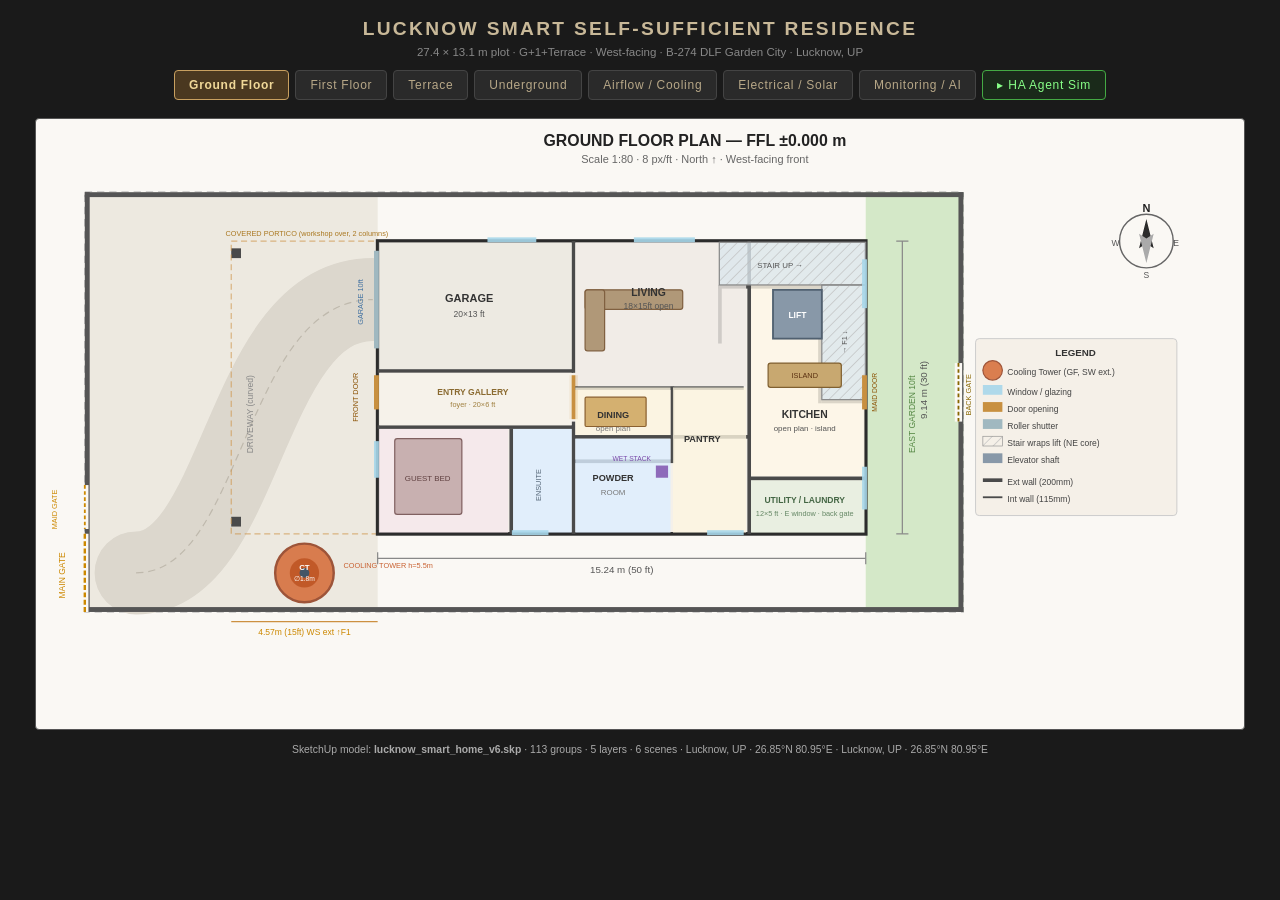
==== commit 8ed85a2c: "Touch-ups: 2 portico columns + curved drive laid out, maid door on E wall (aligned with back gate), " ====
--- a/floor_plans.html
+++ b/floor_plans.html
@@ -60,6 +60,8 @@
 
 <!-- WEST GARDEN/DRIVEWAY AREA (between boundary and building west face) -->
 <rect x="-50" y="60" width="240" height="344" fill="#ede9e0"/>
+<path d="M -8 372 C 80 372 80 148 186 148" stroke="#dcd7cd" stroke-width="68" fill="none" stroke-linecap="round"/>
+<path d="M -8 372 C 80 372 80 148 186 148" stroke="#b8b2a6" stroke-width="1" fill="none" stroke-dasharray="6,4" opacity=".8"/>
 <text x="88" y="242" font-size="7" fill="#888" font-family="Arial" text-anchor="middle" transform="rotate(-90,88,242)">DRIVEWAY (curved)</text>
 
 <!-- EAST GARDEN: 25ft = 200px east of building -->
@@ -100,11 +102,10 @@
 <!-- Portico columns (support F1 workshop · 3 nos 300×300) -->
 <g fill="#4a4a4a">
   <rect x="70" y="106" width="8" height="8"/>
-  <rect x="70" y="216" width="8" height="8"/>
   <rect x="70" y="326" width="8" height="8"/>
 </g>
 <rect x="70" y="100" width="120" height="240" fill="none" stroke="#cc9040" stroke-width="1" stroke-dasharray="5,3" opacity=".6"/>
-<text x="132" y="96" font-size="6" fill="#aa7820" font-family="Arial" text-anchor="middle">COVERED PORTICO (workshop over, 3 columns)</text>
+<text x="132" y="96" font-size="6" fill="#aa7820" font-family="Arial" text-anchor="middle">COVERED PORTICO (workshop over, 2 columns)</text>
 
 <!-- ── HOUSE OUTER WALLS ── -->
 <!-- Building: x=190 to x=590, y=100 to y=340 -->
@@ -171,7 +172,8 @@
 <rect x="187" y="264" width="4" height="30" fill="#a8d8ea" opacity=".9"/>
 <!-- East face windows -->
 <rect x="587" y="115" width="4" height="40" fill="#a8d8ea" opacity=".9"/>
-<rect x="587" y="200" width="4" height="35" fill="#a8d8ea" opacity=".9"/>
+<rect x="587" y="210" width="4" height="28" fill="#c89040"/>
+<text x="599" y="224" font-size="5.5" fill="#8a5000" font-family="Arial" text-anchor="middle" transform="rotate(-90,599,224)">MAID DOOR</text>
 <rect x="587" y="285" width="4" height="35" fill="#a8d8ea" opacity=".9"/>
 <!-- North face windows -->
 <rect x="280" y="97" width="40" height="4" fill="#a8d8ea" opacity=".9"/>
@@ -273,7 +275,7 @@
 
 <!-- WORKSHOP CANTILEVER (full west face 30ft NS × 15ft EW) -->
 <rect x="70" y="100" width="120" height="240" fill="#fff8e8" stroke="#cc9040" stroke-width="2"/>
-<g fill="#2c2c2c"><rect x="68" y="106" width="8" height="8"/><rect x="68" y="216" width="8" height="8"/><rect x="68" y="326" width="8" height="8"/></g>
+<g fill="#2c2c2c"><rect x="68" y="106" width="8" height="8"/><rect x="68" y="326" width="8" height="8"/></g>
 <rect x="70" y="100" width="4" height="240" fill="#cc9040"/>  <!-- west wall -->
 <rect x="70" y="100" width="120" height="4" fill="#cc9040"/>  <!-- north wall -->
 <rect x="70" y="336" width="120" height="4" fill="#cc9040"/>  <!-- south wall -->
@@ -398,7 +400,7 @@
   <rect x="0" y="0" width="160" height="120" fill="#f5f0e8" stroke="#ccc" stroke-width=".8" rx="3"/>
   <text x="80" y="14" font-size="8" font-weight="bold" fill="#333" font-family="Arial" text-anchor="middle">F1 KEY</text>
   <rect x="6" y="22" width="16" height="8" fill="#fff8e8" stroke="#cc9040" stroke-width="1" stroke-dasharray="4,2"/>
-  <text x="26" y="30" font-size="7" fill="#444" font-family="Arial">Workshop on portico columns</text>
+  <text x="26" y="30" font-size="7" fill="#444" font-family="Arial">Workshop on 2 portico columns</text>
   <rect x="6" y="36" width="16" height="8" fill="#e8f5e8" stroke="#88aa88" stroke-width="1" stroke-dasharray="3,2"/>
   <text x="26" y="44" font-size="7" fill="#444" font-family="Arial">Balcony (E/N/S, 5ft)</text>
   <rect x="6" y="50" width="16" height="8" fill="#c89040"/>
@@ -474,21 +476,43 @@
 <rect x="188" y="80" width="4" height="120" fill="#6a6a6a"/>
 
 <!-- PV PERGOLA (north area of main terrace, 30ft NS × 40ft EW) -->
-<rect x="200" y="88" width="320" height="128" fill="#1a2a40" opacity=".75" stroke="#406080" stroke-width="1.5" rx="2"/>
-<text x="360" y="85" font-size="8" font-weight="bold" fill="#3a6a9a" font-family="Arial" text-anchor="middle">PV PERGOLA — 11 × 550 W · 6.05 kWp · 25° S-tilt</text>
+<rect x="200" y="88" width="320" height="128" fill="#4a6a3a" opacity=".3" stroke="#5a7a4a" stroke-width="1.5" rx="2"/>
+<text x="360" y="85" font-size="8" font-weight="bold" fill="#3a6a3a" font-family="Arial" text-anchor="middle">VINE TRELLIS — 11 × 550 W PV on top · 6.05 kWp · 25° S-tilt</text>
 <!-- PV panel grid (5 panels) -->
+<g>
+  <line x1="206" y1="92" x2="206" y2="212" stroke="#8a7a5a" stroke-width="1" opacity=".6"/>
+  <line x1="227" y1="92" x2="227" y2="212" stroke="#8a7a5a" stroke-width="1" opacity=".6"/>
+  <line x1="248" y1="92" x2="248" y2="212" stroke="#8a7a5a" stroke-width="1" opacity=".6"/>
+  <line x1="269" y1="92" x2="269" y2="212" stroke="#8a7a5a" stroke-width="1" opacity=".6"/>
+  <line x1="290" y1="92" x2="290" y2="212" stroke="#8a7a5a" stroke-width="1" opacity=".6"/>
+  <line x1="311" y1="92" x2="311" y2="212" stroke="#8a7a5a" stroke-width="1" opacity=".6"/>
+  <line x1="332" y1="92" x2="332" y2="212" stroke="#8a7a5a" stroke-width="1" opacity=".6"/>
+  <line x1="353" y1="92" x2="353" y2="212" stroke="#8a7a5a" stroke-width="1" opacity=".6"/>
+  <line x1="374" y1="92" x2="374" y2="212" stroke="#8a7a5a" stroke-width="1" opacity=".6"/>
+  <line x1="395" y1="92" x2="395" y2="212" stroke="#8a7a5a" stroke-width="1" opacity=".6"/>
+  <line x1="416" y1="92" x2="416" y2="212" stroke="#8a7a5a" stroke-width="1" opacity=".6"/>
+  <line x1="437" y1="92" x2="437" y2="212" stroke="#8a7a5a" stroke-width="1" opacity=".6"/>
+  <line x1="458" y1="92" x2="458" y2="212" stroke="#8a7a5a" stroke-width="1" opacity=".6"/>
+  <line x1="479" y1="92" x2="479" y2="212" stroke="#8a7a5a" stroke-width="1" opacity=".6"/>
+  <line x1="500" y1="92" x2="500" y2="212" stroke="#8a7a5a" stroke-width="1" opacity=".6"/>
+</g>
+<g fill="#88bb66" opacity=".5">
+  <ellipse cx="240" cy="120" rx="28" ry="16"/><ellipse cx="330" cy="180" rx="34" ry="18"/>
+  <ellipse cx="430" cy="115" rx="30" ry="15"/><ellipse cx="490" cy="185" rx="26" ry="14"/>
+  <ellipse cx="285" cy="195" rx="24" ry="13"/><ellipse cx="380" cy="140" rx="26" ry="14"/>
+</g>
 <g fill="#1e3a5a" stroke="#4488cc" stroke-width="1">
-  <rect x="206" y="95" width="24" height="112" rx="2"/>
-  <rect x="234" y="95" width="24" height="112" rx="2"/>
-  <rect x="262" y="95" width="24" height="112" rx="2"/>
-  <rect x="290" y="95" width="24" height="112" rx="2"/>
-  <rect x="318" y="95" width="24" height="112" rx="2"/>
-  <rect x="346" y="95" width="24" height="112" rx="2"/>
-  <rect x="374" y="95" width="24" height="112" rx="2"/>
-  <rect x="402" y="95" width="24" height="112" rx="2"/>
-  <rect x="430" y="95" width="24" height="112" rx="2"/>
-  <rect x="458" y="95" width="24" height="112" rx="2"/>
-  <rect x="486" y="95" width="24" height="112" rx="2"/>
+  <rect x="208" y="100" width="30" height="42" rx="1"/>
+  <rect x="260" y="100" width="30" height="42" rx="1"/>
+  <rect x="312" y="100" width="30" height="42" rx="1"/>
+  <rect x="364" y="100" width="30" height="42" rx="1"/>
+  <rect x="416" y="100" width="30" height="42" rx="1"/>
+  <rect x="468" y="100" width="30" height="42" rx="1"/>
+  <rect x="234" y="158" width="30" height="42" rx="1"/>
+  <rect x="286" y="158" width="30" height="42" rx="1"/>
+  <rect x="338" y="158" width="30" height="42" rx="1"/>
+  <rect x="390" y="158" width="30" height="42" rx="1"/>
+  <rect x="442" y="158" width="30" height="42" rx="1"/>
 </g>
 
 <!-- GARDEN (center-south of main terrace) -->
@@ -550,8 +574,8 @@
 <g transform="translate(680,180)">
   <rect x="0" y="0" width="185" height="170" fill="#f5f0e8" stroke="#ccc" stroke-width=".8" rx="3"/>
   <text x="92" y="14" font-size="8" font-weight="bold" fill="#333" font-family="Arial" text-anchor="middle">TERRACE LEGEND</text>
-  <rect x="6" y="22" width="16" height="8" fill="#1a2a40" opacity=".75" stroke="#406080" stroke-width="1"/>
-  <text x="26" y="30" font-size="7" fill="#444" font-family="Arial">PV Pergola (11×550W, 6.05kWp)</text>
+  <rect x="6" y="22" width="16" height="8" fill="#4a6a3a" opacity=".4" stroke="#5a7a4a" stroke-width="1"/>
+  <text x="26" y="30" font-size="7" fill="#444" font-family="Arial">Vine trellis + PV on top (11×550W)</text>
   <rect x="6" y="36" width="16" height="8" fill="#88bb88" opacity=".45" stroke="#448844" stroke-width="1"/>
   <text x="26" y="44" font-size="7" fill="#444" font-family="Arial">Open garden area</text>
   <rect x="6" y="50" width="16" height="8" fill="#d8eef8" stroke="#2288cc" stroke-width="1"/>
@@ -646,10 +670,9 @@
 <!-- Portico column pad footings (3 nos, isolated) -->
 <g fill="none" stroke="#aa7820" stroke-width="1.5">
   <rect x="64" y="102" width="16" height="16"/>
-  <rect x="64" y="212" width="16" height="16"/>
   <rect x="64" y="322" width="16" height="16"/>
 </g>
-<text x="58" y="278" font-size="6" fill="#aa7820" font-family="Arial" text-anchor="middle" transform="rotate(-90,58,278)">PORTICO PADS ×3</text>
+<text x="58" y="278" font-size="6" fill="#aa7820" font-family="Arial" text-anchor="middle" transform="rotate(-90,58,278)">PORTICO PADS ×2</text>
 
 <!-- Lift pit (NE core) -->
 <rect x="544" y="101" width="45" height="45" fill="#8898a8" opacity=".4" stroke="#506070" stroke-width="1.5" stroke-dasharray="4,2"/>
@@ -670,7 +693,7 @@
   <rect x="8" y="22" width="18" height="10" fill="none" stroke="#2266aa" stroke-width="2" stroke-dasharray="5,3"/>
   <text x="30" y="31" font-size="7" fill="#444" font-family="Arial">RWH tank (RCC, under driveway)</text>
   <rect x="8" y="38" width="12" height="12" fill="none" stroke="#aa7820" stroke-width="1.5"/>
-  <text x="30" y="47" font-size="7" fill="#444" font-family="Arial">Portico pad footing (×3)</text>
+  <text x="30" y="47" font-size="7" fill="#444" font-family="Arial">Portico pad footing (×2)</text>
   <circle cx="14" cy="62" r="5" fill="#9a8870" opacity=".55"/>
   <text x="30" y="65" font-size="7" fill="#444" font-family="Arial">Column footing (grid)</text>
   <rect x="8" y="74" width="18" height="5" fill="#9a8870" opacity=".4"/>
@@ -904,7 +927,7 @@
 <!-- PV PANELS (terrace) -->
 <g transform="translate(200,60)">
   <rect x="5" y="5" width="80" height="24" fill="#1a2a40" stroke="#4488cc" stroke-width="1" rx="2"/>
-  <text x="45" y="17" font-size="6.5" fill="#88ccff" font-family="Arial" text-anchor="middle">☀ PV PERGOLA</text>
+  <text x="45" y="17" font-size="6.5" fill="#88ccff" font-family="Arial" text-anchor="middle">☀ PV TRELLIS</text>
   <text x="45" y="26" font-size="6" fill="#88bbee" font-family="Arial" text-anchor="middle">11×550W = 6.05kWp</text>
   <!-- Solar rays -->
   <line x1="45" y1="5" x2="45" y2="-8" stroke="#ffcc00" stroke-width="1.5"/>
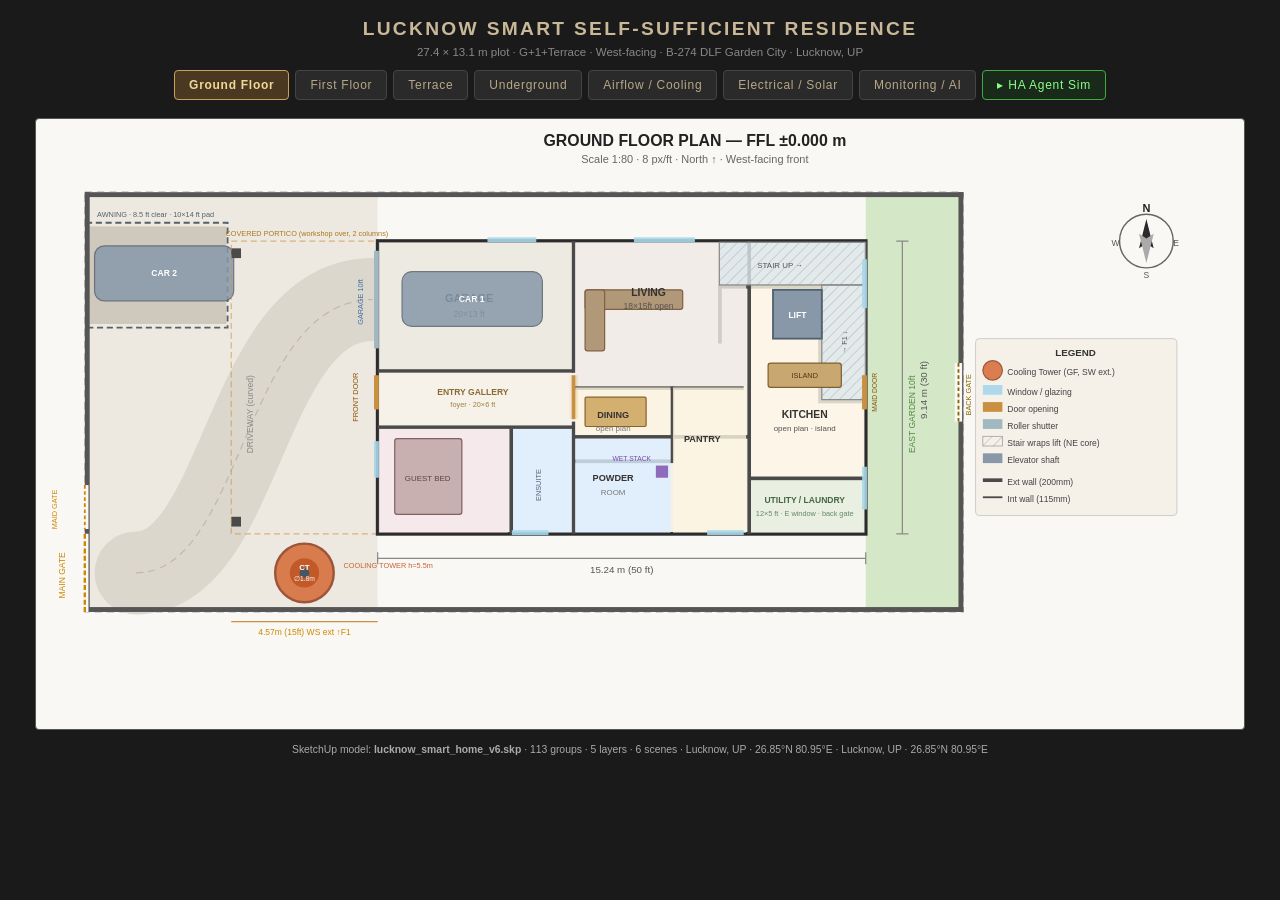
==== commit f431bdae: "West side package: 2 bay windows w/ seats + UV glass on workshop W wall, N window enlarged to 11x6ft" ====
--- a/floor_plans.html
+++ b/floor_plans.html
@@ -62,6 +62,12 @@
 <rect x="-50" y="60" width="240" height="344" fill="#ede9e0"/>
 <path d="M -8 372 C 80 372 80 148 186 148" stroke="#dcd7cd" stroke-width="68" fill="none" stroke-linecap="round"/>
 <path d="M -8 372 C 80 372 80 148 186 148" stroke="#b8b2a6" stroke-width="1" fill="none" stroke-dasharray="6,4" opacity=".8"/>
+<!-- Car pad + awning (NW), car placeholders -->
+<rect x="-49" y="88" width="115" height="80" fill="#cfc9bd"/>
+<rect x="-49" y="85" width="116" height="86" fill="none" stroke="#55606a" stroke-width="1.5" stroke-dasharray="5,3"/>
+<rect x="-42" y="104" width="114" height="45" rx="8" fill="#8898aa" opacity=".85" stroke="#5a6470" stroke-width="1"/>
+<text x="15" y="129" font-size="7" font-weight="bold" fill="#fff" font-family="Arial" text-anchor="middle">CAR 2</text>
+<text x="8" y="80" font-size="6" fill="#55606a" font-family="Arial" text-anchor="middle">AWNING · 8.5 ft clear · 10×14 ft pad</text>
 <text x="88" y="242" font-size="7" fill="#888" font-family="Arial" text-anchor="middle" transform="rotate(-90,88,242)">DRIVEWAY (curved)</text>
 
 <!-- EAST GARDEN: 25ft = 200px east of building -->
@@ -198,6 +204,8 @@
 <!-- ── ROOM LABELS ── -->
 <text x="265" y="150" font-size="9" font-weight="bold" fill="#333" font-family="Arial" text-anchor="middle">GARAGE</text>
 <text x="265" y="162" font-size="7" fill="#555" font-family="Arial" text-anchor="middle">20×13 ft</text>
+<rect x="210" y="125" width="115" height="45" rx="8" fill="#8898aa" opacity=".85" stroke="#5a6470" stroke-width="1"/>
+<text x="267" y="150" font-size="7" font-weight="bold" fill="#fff" font-family="Arial" text-anchor="middle">CAR 1</text>
 <text x="268" y="226" font-size="7" font-weight="bold" fill="#8a6a30" font-family="Arial" text-anchor="middle">ENTRY GALLERY</text>
 <text x="268" y="236" font-size="6" fill="#a08040" font-family="Arial" text-anchor="middle">foyer · 20×6 ft</text>
 <text x="412" y="145" font-size="8.5" font-weight="bold" fill="#333" font-family="Arial" text-anchor="middle">LIVING</text>
@@ -283,10 +291,11 @@
 <text x="130" y="232" font-size="7" fill="#885500" font-family="Arial" text-anchor="middle">15×30 ft</text>
 <text x="130" y="243" font-size="5.5" fill="#885500" font-family="Arial" text-anchor="middle">silk studio · UV-filter glazing</text>
 <!-- Workshop window (west wall, large) -->
-<rect x="67" y="200" width="4" height="40" fill="#a8d8ea" opacity=".9"/>
-<text x="56" y="220" font-size="6" fill="#4070a0" font-family="Arial" text-anchor="middle" transform="rotate(-90,56,220)">VIEW SLIT W (shaded)</text>
-<rect x="80" y="97" width="100" height="4" fill="#a8d8ea" opacity=".9"/>
-<text x="130" y="93" font-size="5.5" fill="#2288aa" font-family="Arial" text-anchor="middle">N CLERESTORY — primary studio light</text>
+<rect x="58" y="144" width="12" height="48" fill="#d8eef8" stroke="#2288cc" stroke-width="1.2"/>
+<rect x="58" y="248" width="12" height="48" fill="#d8eef8" stroke="#2288cc" stroke-width="1.2"/>
+<text x="50" y="220" font-size="6" fill="#2288cc" font-family="Arial" text-anchor="middle" transform="rotate(-90,50,220)">2 BAY WINDOWS · UV glass · seats</text>
+<rect x="86" y="97" width="88" height="4" fill="#a8d8ea" opacity=".9"/>
+<text x="130" y="93" font-size="5.5" fill="#2288aa" font-family="Arial" text-anchor="middle">LARGE N WINDOW 11×6 ft — primary studio light</text>
 <!-- Workshop benches -->
 <rect x="76" y="112" width="110" height="14" fill="#c8a870" stroke="#806030" stroke-width="1"/>
 <rect x="76" y="314" width="110" height="14" fill="#c8a870" stroke="#806030" stroke-width="1"/>
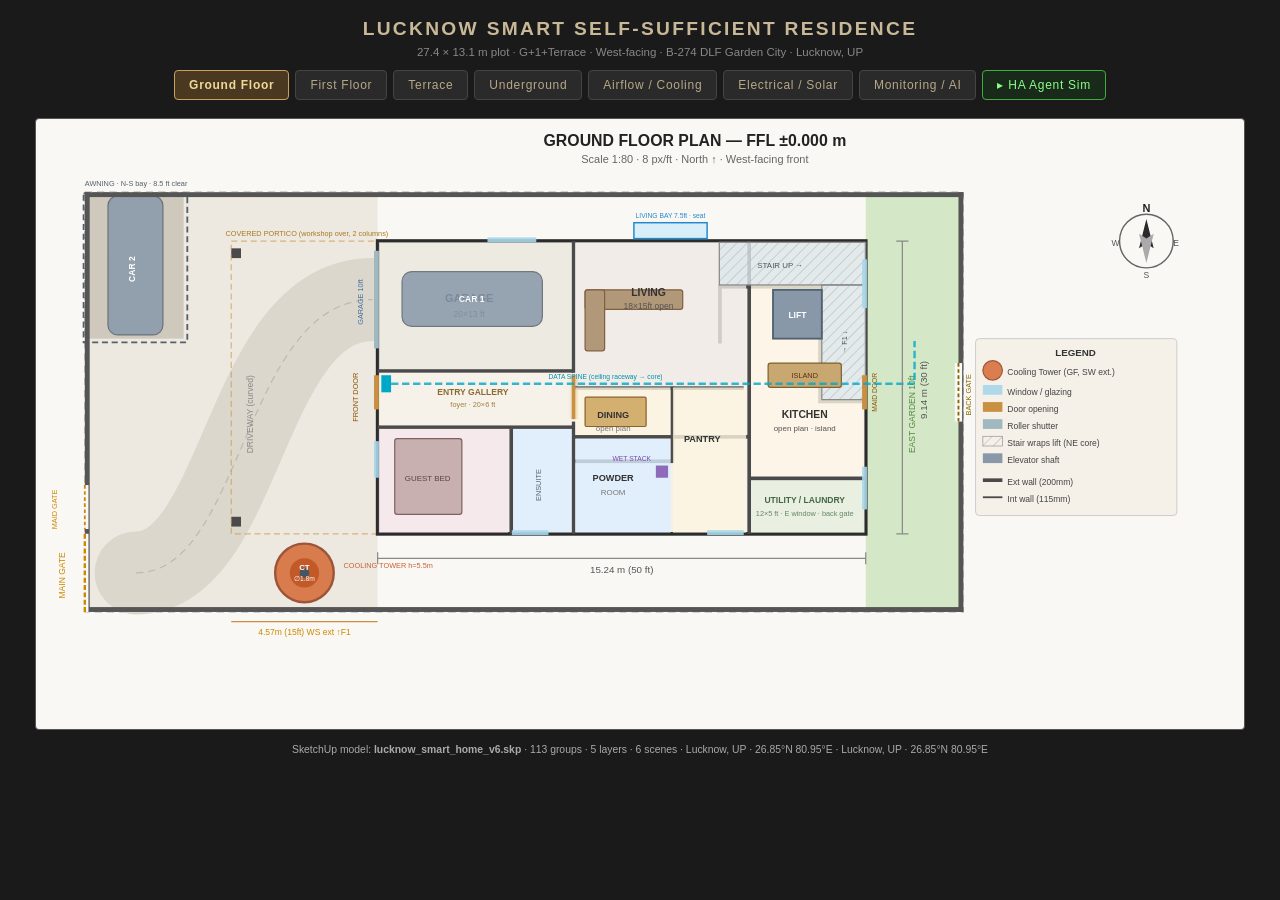
==== commit c83e1a2a: "v6.4: car 2 rotated N-S under awning, data spine (GF gallery + F1 hallway raceways, W riser, NE core" ====
--- a/floor_plans.html
+++ b/floor_plans.html
@@ -63,11 +63,11 @@
 <path d="M -8 372 C 80 372 80 148 186 148" stroke="#dcd7cd" stroke-width="68" fill="none" stroke-linecap="round"/>
 <path d="M -8 372 C 80 372 80 148 186 148" stroke="#b8b2a6" stroke-width="1" fill="none" stroke-dasharray="6,4" opacity=".8"/>
 <!-- Car pad + awning (NW), car placeholders -->
-<rect x="-49" y="88" width="115" height="80" fill="#cfc9bd"/>
-<rect x="-49" y="85" width="116" height="86" fill="none" stroke="#55606a" stroke-width="1.5" stroke-dasharray="5,3"/>
-<rect x="-42" y="104" width="114" height="45" rx="8" fill="#8898aa" opacity=".85" stroke="#5a6470" stroke-width="1"/>
-<text x="15" y="129" font-size="7" font-weight="bold" fill="#fff" font-family="Arial" text-anchor="middle">CAR 2</text>
-<text x="8" y="80" font-size="6" fill="#55606a" font-family="Arial" text-anchor="middle">AWNING · 8.5 ft clear · 10×14 ft pad</text>
+<rect x="-49" y="63" width="80" height="117" fill="#cfc9bd"/>
+<rect x="-51" y="61" width="85" height="122" fill="none" stroke="#55606a" stroke-width="1.5" stroke-dasharray="5,3"/>
+<rect x="-31" y="63" width="45" height="114" rx="8" fill="#8898aa" opacity=".85" stroke="#5a6470" stroke-width="1"/>
+<text x="-9" y="123" font-size="7" font-weight="bold" fill="#fff" font-family="Arial" text-anchor="middle" transform="rotate(-90,-9,123)">CAR 2</text>
+<text x="-8" y="55" font-size="6" fill="#55606a" font-family="Arial" text-anchor="middle">AWNING · N-S bay · 8.5 ft clear</text>
 <text x="88" y="242" font-size="7" fill="#888" font-family="Arial" text-anchor="middle" transform="rotate(-90,88,242)">DRIVEWAY (curved)</text>
 
 <!-- EAST GARDEN: 25ft = 200px east of building -->
@@ -183,7 +183,8 @@
 <rect x="587" y="285" width="4" height="35" fill="#a8d8ea" opacity=".9"/>
 <!-- North face windows -->
 <rect x="280" y="97" width="40" height="4" fill="#a8d8ea" opacity=".9"/>
-<rect x="400" y="97" width="50" height="4" fill="#a8d8ea" opacity=".9"/>
+<rect x="400" y="85" width="60" height="13" fill="#d8eef8" stroke="#2288cc" stroke-width="1.2"/>
+<text x="430" y="81" font-size="5.5" fill="#2288cc" font-family="Arial" text-anchor="middle">LIVING BAY 7.5ft · seat</text>
 <!-- South face windows -->
 <rect x="300" y="337" width="30" height="4" fill="#a8d8ea" opacity=".9"/>
 <rect x="460" y="337" width="30" height="4" fill="#a8d8ea" opacity=".9"/>
@@ -208,6 +209,9 @@
 <text x="267" y="150" font-size="7" font-weight="bold" fill="#fff" font-family="Arial" text-anchor="middle">CAR 1</text>
 <text x="268" y="226" font-size="7" font-weight="bold" fill="#8a6a30" font-family="Arial" text-anchor="middle">ENTRY GALLERY</text>
 <text x="268" y="236" font-size="6" fill="#a08040" font-family="Arial" text-anchor="middle">foyer · 20×6 ft</text>
+<rect x="193" y="210" width="8" height="14" fill="#00a8c8"/>
+<polyline points="201,217 630,217 630,182" fill="none" stroke="#00a8c8" stroke-width="2" stroke-dasharray="6,3" opacity=".8"/>
+<text x="330" y="213" font-size="5.5" fill="#0090b0" font-family="Arial">DATA SPINE (ceiling raceway → core)</text>
 <text x="412" y="145" font-size="8.5" font-weight="bold" fill="#333" font-family="Arial" text-anchor="middle">LIVING</text>
 <text x="412" y="156" font-size="7" fill="#555" font-family="Arial" text-anchor="middle">18×15ft open</text>
 <text x="383" y="245" font-size="7.5" font-weight="bold" fill="#333" font-family="Arial" text-anchor="middle">DINING</text>
@@ -382,6 +386,9 @@
 <text x="248" y="320" font-size="8" font-weight="bold" fill="#333" font-family="Arial" text-anchor="middle">BR2</text>
 <text x="313" y="320" font-size="5.5" fill="#556677" font-family="Arial" text-anchor="middle">ENS</text>
 <text x="300" y="221" font-size="6.5" font-weight="bold" fill="#8a6a30" font-family="Arial" text-anchor="middle">HALLWAY → WKSP</text>
+<rect x="193" y="210" width="8" height="14" fill="#00a8c8"/>
+<polyline points="201,228 630,228 630,182" fill="none" stroke="#00a8c8" stroke-width="2" stroke-dasharray="6,3" opacity=".8"/>
+<text x="395" y="226" font-size="5" fill="#0090b0" font-family="Arial">SPINE</text>
 <text x="500" y="318" font-size="8" font-weight="bold" fill="#333" font-family="Arial" text-anchor="middle">MASTER SUITE</text>
 <text x="500" y="329" font-size="6" fill="#555" font-family="Arial" text-anchor="middle">30×13 ft · open ensuite (W)</text>
 <text x="408" y="155" font-size="7.5" font-weight="bold" fill="#333" font-family="Arial" text-anchor="middle">SITTING</text>
@@ -453,6 +460,8 @@
 <!-- VR walls: W=glass, N=glass(15ft portion only), S=normal, E=normal -->
 <line x1="70" y1="200" x2="70" y2="320" stroke="#2288cc" stroke-width="4"/>    <!-- W wall GLASS -->
 <line x1="70" y1="200" x2="190" y2="200" stroke="#2288cc" stroke-width="4"/>   <!-- N wall GLASS 15ft portion -->
+<rect x="117" y="197" width="32" height="6" fill="#c89040"/>
+<text x="133" y="193" font-size="5" fill="#8a5000" font-family="Arial" text-anchor="middle">glass door</text>
 <rect x="190" y="198" width="80" height="5" fill="#4a4a4a"/>                    <!-- N wall NORMAL 10ft (secret room) -->
 <rect x="68" y="315" width="202" height="5" fill="#4a4a4a"/>                    <!-- S wall normal -->
 <rect x="267" y="200" width="5" height="120" fill="#4a4a4a"/>                   <!-- E wall normal -->
@@ -470,7 +479,11 @@
 <text x="228" y="255" font-size="7" font-weight="bold" fill="#553300" font-family="Arial" text-anchor="middle">SECRET</text>
 <text x="228" y="266" font-size="6.5" fill="#553300" font-family="Arial" text-anchor="middle">ROOM</text>
 <text x="228" y="276" font-size="6" fill="#553300" font-family="Arial" text-anchor="middle">10×15ft</text>
-<text x="228" y="287" font-size="6" fill="#774400" font-family="Arial" text-anchor="middle">grow room</text>
+<text x="228" y="287" font-size="6" fill="#774400" font-family="Arial" text-anchor="middle">BRAIN · ADMIN · PANIC</text>
+<rect x="241" y="205" width="25" height="29" fill="#1e2230" stroke="#444" stroke-width=".8"/>
+<text x="253" y="222" font-size="5" fill="#66ccdd" font-family="Arial" text-anchor="middle">RACK</text>
+<rect x="162" y="293" width="56" height="20" fill="#cfc9bd" stroke="#888" stroke-width=".8"/>
+<text x="190" y="306" font-size="5" fill="#555" font-family="Arial" text-anchor="middle">ADMIN DESK</text>
 <!-- Hidden door marker on S wall of divider -->
 <rect x="218" y="315" width="30" height="5" fill="#2288cc" opacity=".7"/>
 <text x="233" y="335" font-size="5.5" fill="#2288cc" font-family="Arial" text-anchor="middle">hidden door</text>
@@ -1131,7 +1144,8 @@
 <text x="510" y="262" font-size="7" fill="#44aa44" font-family="Arial">KNX bus → all devices</text>
 <text x="510" y="275" font-size="7" fill="#44aa44" font-family="Arial">Zigbee → wireless fallback</text>
 <text x="510" y="288" font-size="7" fill="#44aa44" font-family="Arial">No cloud dependency for core</text>
-<text x="510" y="301" font-size="6.5" fill="#888" font-family="Arial">Runs on local edge hardware (NUC/RPi5)</text>
+<text x="510" y="301" font-size="6.5" fill="#888" font-family="Arial">BRAIN: secret room (terrace) · UPS+batteries GF garage</text>
+<text x="510" y="313" font-size="6.5" fill="#00a8c8" font-family="Arial">Data spine: GF gallery → F1 hallway → SR riser (loop via NE core)</text>
 
 <!-- KNX bus line -->
 <line x1="414" y1="210" x2="500" y2="210" stroke="#4466cc" stroke-width="2" stroke-dasharray="6,3"/>
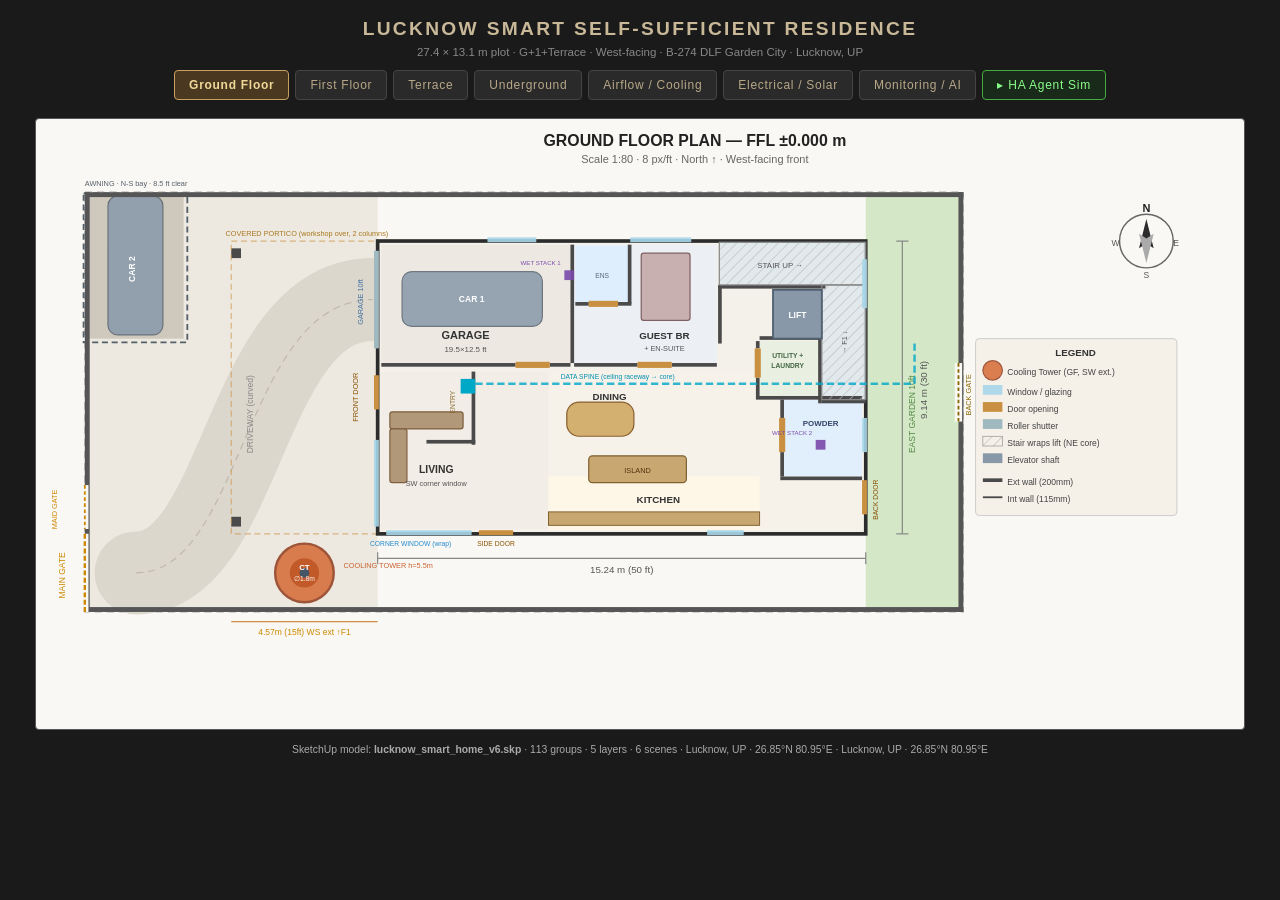
==== commit a374d4bd: "v6.5: open-plan GF per Sid's sketch (garage NW, guest suite N-centre, living SW w/ corner window, di" ====
--- a/floor_plans.html
+++ b/floor_plans.html
@@ -37,7 +37,7 @@
 </div>
 
 <!-- ═══════════════════════════════════════════════════════════════
-     GROUND FLOOR PLAN  (50ft E-W × 30ft N-S · 8px/ft · driveway 30ft W · backyard 10ft E)
+     GROUND FLOOR PLAN  (open plan · 50ft E-W × 30ft N-S · 8px/ft · driveway 30ft W · backyard 10ft E)
 ═══════════════════════════════════════════════════════════════ -->
 <div class="panel active" id="gf">
 <svg viewBox="-90 0 990 500" width="1210" xmlns="http://www.w3.org/2000/svg">
@@ -114,118 +114,108 @@
 <text x="132" y="96" font-size="6" fill="#aa7820" font-family="Arial" text-anchor="middle">COVERED PORTICO (workshop over, 2 columns)</text>
 
 <!-- ── HOUSE OUTER WALLS ── -->
-<!-- Building: x=190 to x=590, y=100 to y=340 -->
 <rect x="190" y="100" width="400" height="240" fill="#f4f0ea" stroke="#2c2c2c" stroke-width="3"/>
 
-<!-- ── INTERNAL WALLS ── -->
-<!-- CX1: west 20ft = x=190+160=350 (garage/living div) -->
-<rect x="349" y="100" width="3" height="108" fill="#4a4a4a"/>
-<rect x="349" y="248" width="3" height="92" fill="#4a4a4a"/>
-<rect x="347" y="210" width="7" height="36" fill="#c89040"/>  <!-- gallery → living door -->
-<!-- CX2: east 12ft from east = x=590-96=494 (kitchen west wall) -->
-<rect x="493" y="100" width="3" height="240" fill="#4a4a4a"/>
-<!-- CY_mid: N-S midpoint 15ft from north = y=100+120=220 -->
-<rect x="352" y="219" width="138" height="3" fill="#4a4a4a"/>
-<!-- Entry gallery walls (foyer 20×6 ft) -->
-<rect x="190" y="205" width="160" height="3" fill="#4a4a4a"/>
-<rect x="190" y="251" width="160" height="3" fill="#4a4a4a"/>
-<!-- South partition living/pantry: x=350 to x=494, y=260 -->
-<rect x="350" y="259" width="146" height="3" fill="#4a4a4a"/>
-<!-- Guest ensuite: x=190 to x=298, y=276 -->
-<rect x="298" y="254" width="3" height="86" fill="#4a4a4a"/>  <!-- guest ensuite east wall -->
-<!-- Powder room: x=350 to x=414, y=219 to y=340 -->
-<rect x="350" y="279" width="80" height="3" fill="#4a4a4a"/>
-<rect x="430" y="219" width="3" height="63" fill="#4a4a4a"/>
-<!-- Stair/Lift core NE: N flight (up, eastbound) + E flight (cont., southbound) wrap lift -->
-<rect x="469" y="136" width="88" height="3" fill="#4a4a4a"/>   <!-- N-flight south wall -->
-<rect x="469" y="136" width="3" height="48" fill="#4a4a4a"/>   <!-- core west wall -->
-<rect x="551" y="180" width="3" height="53" fill="#4a4a4a"/>   <!-- E-flight west wall -->
-<rect x="554" y="230" width="36" height="3" fill="#4a4a4a"/>   <!-- E-flight south wall -->
-
-<!-- ── ROOM FILLS ── -->
-<rect x="191" y="101" width="158" height="104" fill="#ece8e0" opacity=".7"/>   <!-- Garage NW -->
-<rect x="191" y="208" width="158" height="43" fill="#f7f3ea" opacity=".9"/>    <!-- Entry gallery -->
-<rect x="301" y="254" width="48" height="85" fill="#ddeeff" opacity=".8"/>     <!-- Guest ensuite -->
-<rect x="352" y="101" width="140" height="118" fill="#f0ece6" opacity=".8"/>   <!-- Living -->
-<rect x="352" y="220" width="78" height="39" fill="#fdf5e0" opacity=".8"/>     <!-- Dining -->
-<rect x="352" y="262" width="78" height="77" fill="#ddeeff" opacity=".8"/>     <!-- Powder Rm + Guest ensuite strip -->
-<rect x="432" y="220" width="60" height="119" fill="#fdf5e0" opacity=".8"/>    <!-- Pantry -->
-<rect x="496" y="101" width="93" height="192" fill="#fff8e8" opacity=".8"/>    <!-- Kitchen E strip -->
-<rect x="496" y="296" width="93" height="43" fill="#e8f0e0" opacity=".9"/>     <!-- Utility/Laundry -->
-<rect x="494" y="293" width="96" height="3" fill="#4a4a4a"/>                    <!-- utility north wall -->
-<rect x="191" y="254" width="106" height="85" fill="#f5e8ec" opacity=".8"/>   <!-- Guest Bed SW -->
+<!-- ── ROOM FILLS (open plan) ── -->
+<rect x="193" y="206" width="395" height="131" fill="#f7f3ea" opacity=".9"/>   <!-- open living/dining -->
+<rect x="193" y="103" width="155" height="97" fill="#ece8e0" opacity=".8"/>    <!-- Garage NW -->
+<rect x="351" y="103" width="117" height="97" fill="#eaf0f8" opacity=".8"/>    <!-- Guest BR N-centre -->
+<rect x="352" y="104" width="46" height="47" fill="#ddeeff" opacity=".85"/>    <!-- Guest ensuite -->
+<rect x="193" y="207" width="137" height="129" fill="#f0ece6" opacity=".6"/>   <!-- Living SW -->
+<rect x="330" y="293" width="173" height="44" fill="#fff8e8" opacity=".9"/>    <!-- Kitchen SE strip -->
+<rect x="520" y="230" width="67" height="63" fill="#ddeeff" opacity=".8"/>     <!-- Powder E -->
+<rect x="500" y="182" width="52" height="45" fill="#e8f0e0" opacity=".9"/>     <!-- Utility -->
 <rect x="470" y="101" width="120" height="35" fill="#dde8ee" opacity=".8"/>    <!-- Stair N flight -->
 <rect x="554" y="136" width="36" height="94" fill="#dde8ee" opacity=".8"/>     <!-- Stair E flight -->
 
-<!-- ── STAIR HATCH (wraps lift) ── -->
+<!-- ── INTERNAL WALLS ── -->
+<rect x="348" y="103" width="3" height="97" fill="#4a4a4a"/>                   <!-- garage E -->
+<rect x="193" y="200" width="110" height="3" fill="#4a4a4a"/>                  <!-- garage S a -->
+<rect x="331" y="200" width="17" height="3" fill="#4a4a4a"/>                   <!-- garage S b -->
+<rect x="303" y="199" width="28" height="5" fill="#c89040"/>                   <!-- garage door (int) -->
+<rect x="351" y="200" width="52" height="3" fill="#4a4a4a"/>                   <!-- guest S a -->
+<rect x="431" y="200" width="37" height="3" fill="#4a4a4a"/>                   <!-- guest S b -->
+<rect x="403" y="199" width="28" height="5" fill="#c89040"/>                   <!-- guest door -->
+<rect x="395" y="103" width="3" height="48" fill="#4a4a4a"/>                   <!-- guest ens E -->
+<rect x="352" y="150" width="11" height="3" fill="#4a4a4a"/>
+<rect x="387" y="150" width="11" height="3" fill="#4a4a4a"/>
+<rect x="363" y="149" width="24" height="5" fill="#c89040"/>                   <!-- ens door -->
+<rect x="267" y="207" width="3" height="60" fill="#4a4a4a"/>                   <!-- entry screen -->
+<rect x="230" y="263" width="40" height="3" fill="#4a4a4a"/>                   <!-- screen return -->
+<rect x="500" y="227" width="87" height="3" fill="#4a4a4a"/>                   <!-- powder N -->
+<rect x="520" y="230" width="3" height="15" fill="#4a4a4a"/>
+<rect x="520" y="273" width="3" height="20" fill="#4a4a4a"/>
+<rect x="519" y="245" width="5" height="28" fill="#c89040"/>                   <!-- powder door -->
+<rect x="520" y="293" width="67" height="3" fill="#4a4a4a"/>                   <!-- powder S -->
+<rect x="500" y="182" width="3" height="6" fill="#4a4a4a"/>
+<rect x="500" y="212" width="3" height="15" fill="#4a4a4a"/>
+<rect x="499" y="188" width="5" height="24" fill="#c89040"/>                   <!-- utility door -->
+<rect x="503" y="178" width="49" height="3" fill="#4a4a4a"/>                   <!-- utility N -->
+
+<!-- Stair/Lift core NE -->
+<rect x="469" y="136" width="88" height="3" fill="#4a4a4a"/>
+<rect x="469" y="136" width="3" height="48" fill="#4a4a4a"/>
+<rect x="551" y="180" width="3" height="53" fill="#4a4a4a"/>
+<rect x="554" y="230" width="36" height="3" fill="#4a4a4a"/>
 <rect x="470" y="101" width="120" height="35" fill="url(#hatch)" stroke="#888" stroke-width="1"/>
 <text x="520" y="122" font-size="6.5" fill="#555" font-family="Arial" text-anchor="middle">STAIR UP →</text>
 <rect x="554" y="136" width="36" height="94" fill="url(#hatch)" stroke="#888" stroke-width="1"/>
 <text x="575" y="183" font-size="6" fill="#555" font-family="Arial" text-anchor="middle" transform="rotate(-90,575,183)">→ F1 ↓</text>
-
-<!-- ELEVATOR (centre of stair wrap) -->
 <rect x="514" y="140" width="40" height="40" fill="#8898a8" stroke="#506070" stroke-width="1.5"/>
 <text x="534" y="163" font-size="7" font-weight="bold" fill="#fff" font-family="Arial" text-anchor="middle">LIFT</text>
 
 <!-- ── WINDOWS / DOORS ── -->
-<!-- Garage door (north area of west wall) -->
 <rect x="187" y="108" width="4" height="80" fill="#a0b8c0"/>
 <text x="178" y="150" font-size="6" fill="#4070a0" font-family="Arial" text-anchor="middle" transform="rotate(-90,178,150)">GARAGE 10ft</text>
-<!-- Front door (west wall, center) -->
 <rect x="187" y="210" width="4" height="28" fill="#c89040"/>
 <text x="174" y="228" font-size="6" fill="#8a5000" font-family="Arial" text-anchor="middle" transform="rotate(-90,174,228)">FRONT DOOR</text>
-<!-- Windows west wall -->
-<rect x="187" y="264" width="4" height="30" fill="#a8d8ea" opacity=".9"/>
-<!-- East face windows -->
+<rect x="187" y="263" width="4" height="71" fill="#a8d8ea" opacity=".9"/>      <!-- corner win W -->
+<rect x="197" y="337" width="70" height="4" fill="#a8d8ea" opacity=".9"/>      <!-- corner win S -->
+<text x="217" y="350" font-size="5.5" fill="#2288cc" font-family="Arial" text-anchor="middle">CORNER WINDOW (wrap)</text>
+<rect x="273" y="337" width="28" height="4" fill="#c89040"/>                   <!-- side door -->
+<text x="287" y="350" font-size="5.5" fill="#8a5000" font-family="Arial" text-anchor="middle">SIDE DOOR</text>
+<rect x="460" y="337" width="30" height="4" fill="#a8d8ea" opacity=".9"/>
 <rect x="587" y="115" width="4" height="40" fill="#a8d8ea" opacity=".9"/>
-<rect x="587" y="210" width="4" height="28" fill="#c89040"/>
-<text x="599" y="224" font-size="5.5" fill="#8a5000" font-family="Arial" text-anchor="middle" transform="rotate(-90,599,224)">MAID DOOR</text>
-<rect x="587" y="285" width="4" height="35" fill="#a8d8ea" opacity=".9"/>
-<!-- North face windows -->
-<rect x="280" y="97" width="40" height="4" fill="#a8d8ea" opacity=".9"/>
-<rect x="400" y="85" width="60" height="13" fill="#d8eef8" stroke="#2288cc" stroke-width="1.2"/>
-<text x="430" y="81" font-size="5.5" fill="#2288cc" font-family="Arial" text-anchor="middle">LIVING BAY 7.5ft · seat</text>
-<!-- South face windows -->
-<rect x="300" y="337" width="30" height="4" fill="#a8d8ea" opacity=".9"/>
-<rect x="460" y="337" width="30" height="4" fill="#a8d8ea" opacity=".9"/>
-
-<!-- ── FURNITURE HINTS ── -->
-<!-- Kitchen island -->
-<rect x="510" y="200" width="60" height="20" fill="#c8a870" stroke="#806030" stroke-width="1" rx="2"/>
-<text x="540" y="212" font-size="6" fill="#5a3010" font-family="Arial" text-anchor="middle">ISLAND</text>
-<!-- Dining table -->
-<rect x="360" y="228" width="50" height="24" fill="#d4b070" stroke="#8a6030" stroke-width="1" rx="1"/>
-<!-- Sofa in living -->
-<rect x="360" y="140" width="80" height="16" fill="#b09878" stroke="#806040" stroke-width="1" rx="2"/>
-<rect x="360" y="140" width="16" height="50" fill="#b09878" stroke="#806040" stroke-width="1" rx="2"/>
-<!-- Guest bed -->
-<rect x="204" y="262" width="55" height="62" fill="#c8b0b0" stroke="#806060" stroke-width="1" rx="2"/>
-<text x="231" y="297" font-size="6.5" fill="#604040" font-family="Arial" text-anchor="middle">GUEST BED</text>
-
-<!-- ── ROOM LABELS ── -->
-<text x="265" y="150" font-size="9" font-weight="bold" fill="#333" font-family="Arial" text-anchor="middle">GARAGE</text>
-<text x="265" y="162" font-size="7" fill="#555" font-family="Arial" text-anchor="middle">20×13 ft</text>
+<rect x="587" y="245" width="4" height="28" fill="#a8d8ea" opacity=".9"/>      <!-- powder win -->
+<rect x="587" y="296" width="4" height="28" fill="#c89040"/>                   <!-- back door -->
+<text x="600" y="312" font-size="5.5" fill="#8a5000" font-family="Arial" text-anchor="middle" transform="rotate(-90,600,312)">BACK DOOR</text>
+<rect x="280" y="97" width="40" height="4" fill="#a8d8ea" opacity=".9"/>       <!-- garage N win -->
+<rect x="397" y="97" width="50" height="4" fill="#a8d8ea" opacity=".9"/>       <!-- guest N win -->
+
+<!-- ── FURNITURE ── -->
 <rect x="210" y="125" width="115" height="45" rx="8" fill="#8898aa" opacity=".85" stroke="#5a6470" stroke-width="1"/>
 <text x="267" y="150" font-size="7" font-weight="bold" fill="#fff" font-family="Arial" text-anchor="middle">CAR 1</text>
-<text x="268" y="226" font-size="7" font-weight="bold" fill="#8a6a30" font-family="Arial" text-anchor="middle">ENTRY GALLERY</text>
-<text x="268" y="236" font-size="6" fill="#a08040" font-family="Arial" text-anchor="middle">foyer · 20×6 ft</text>
-<rect x="193" y="210" width="8" height="14" fill="#00a8c8"/>
-<polyline points="201,217 630,217 630,182" fill="none" stroke="#00a8c8" stroke-width="2" stroke-dasharray="6,3" opacity=".8"/>
-<text x="330" y="213" font-size="5.5" fill="#0090b0" font-family="Arial">DATA SPINE (ceiling raceway → core)</text>
-<text x="412" y="145" font-size="8.5" font-weight="bold" fill="#333" font-family="Arial" text-anchor="middle">LIVING</text>
-<text x="412" y="156" font-size="7" fill="#555" font-family="Arial" text-anchor="middle">18×15ft open</text>
-<text x="383" y="245" font-size="7.5" font-weight="bold" fill="#333" font-family="Arial" text-anchor="middle">DINING</text>
-<text x="383" y="256" font-size="6.5" fill="#777" font-family="Arial" text-anchor="middle">open plan</text>
-<text x="383" y="297" font-size="7.5" font-weight="bold" fill="#333" font-family="Arial" text-anchor="middle">POWDER</text>
-<text x="383" y="308" font-size="6.5" fill="#777" font-family="Arial" text-anchor="middle">ROOM</text>
-<rect x="418" y="284" width="10" height="10" fill="#7a4aaa" opacity=".8"/>
-<text x="414" y="280" font-size="5.5" fill="#7a4aaa" font-family="Arial" text-anchor="end">WET STACK</text>
-<text x="456" y="265" font-size="7.5" font-weight="bold" fill="#333" font-family="Arial" text-anchor="middle">PANTRY</text>
-<text x="540" y="245" font-size="8.5" font-weight="bold" fill="#333" font-family="Arial" text-anchor="middle">KITCHEN</text>
-<text x="540" y="256" font-size="6.5" fill="#555" font-family="Arial" text-anchor="middle">open plan · island</text>
-<text x="540" y="315" font-size="7" font-weight="bold" fill="#446644" font-family="Arial" text-anchor="middle">UTILITY / LAUNDRY</text>
-<text x="540" y="325" font-size="6" fill="#668866" font-family="Arial" text-anchor="middle">12×5 ft · E window · back gate</text>
-<text x="324" y="300" font-size="6" fill="#556677" font-family="Arial" text-anchor="middle" transform="rotate(-90,324,300)">ENSUITE</text>
+<rect x="406" y="110" width="40" height="55" fill="#c8b0b0" stroke="#806060" stroke-width="1" rx="2"/>
+<rect x="200" y="240" width="60" height="14" fill="#b09878" stroke="#806040" stroke-width="1" rx="2"/>
+<rect x="200" y="254" width="14" height="44" fill="#b09878" stroke="#806040" stroke-width="1" rx="2"/>
+<rect x="345" y="232" width="55" height="28" rx="10" fill="#d4b070" stroke="#8a6030" stroke-width="1"/>
+<rect x="363" y="276" width="80" height="22" rx="3" fill="#c8a870" stroke="#806030" stroke-width="1"/>
+<text x="403" y="290" font-size="6" fill="#5a3010" font-family="Arial" text-anchor="middle">ISLAND</text>
+<rect x="330" y="322" width="173" height="11" fill="#c8a870" stroke="#806030" stroke-width=".8"/>
+
+<!-- ── DATA SPINE + WET STACKS ── -->
+<rect x="258" y="213" width="12" height="12" fill="#00a8c8"/>
+<polyline points="270,217 630,217 630,182" fill="none" stroke="#00a8c8" stroke-width="2" stroke-dasharray="6,3" opacity=".8"/>
+<text x="340" y="213" font-size="5.5" fill="#0090b0" font-family="Arial">DATA SPINE (ceiling raceway → core)</text>
+<rect x="343" y="124" width="8" height="8" fill="#7a4aaa" opacity=".9"/>
+<text x="340" y="120" font-size="5" fill="#7a4aaa" font-family="Arial" text-anchor="end">WET STACK 1</text>
+<rect x="549" y="263" width="8" height="8" fill="#7a4aaa" opacity=".9"/>
+<text x="546" y="259" font-size="5" fill="#7a4aaa" font-family="Arial" text-anchor="end">WET STACK 2</text>
+
+<!-- ── ROOM LABELS ── -->
+<text x="262" y="180" font-size="9" font-weight="bold" fill="#333" font-family="Arial" text-anchor="middle">GARAGE</text>
+<text x="262" y="191" font-size="6.5" fill="#555" font-family="Arial" text-anchor="middle">19.5×12.5 ft</text>
+<text x="425" y="180" font-size="8" font-weight="bold" fill="#333" font-family="Arial" text-anchor="middle">GUEST BR</text>
+<text x="425" y="190" font-size="6" fill="#555" font-family="Arial" text-anchor="middle">+ EN-SUITE</text>
+<text x="374" y="130" font-size="5.5" fill="#556677" font-family="Arial" text-anchor="middle">ENS</text>
+<text x="238" y="290" font-size="8.5" font-weight="bold" fill="#333" font-family="Arial" text-anchor="middle">LIVING</text>
+<text x="238" y="301" font-size="6" fill="#555" font-family="Arial" text-anchor="middle">SW corner window</text>
+<text x="380" y="230" font-size="8" font-weight="bold" fill="#333" font-family="Arial" text-anchor="middle">DINING</text>
+<text x="420" y="315" font-size="8" font-weight="bold" fill="#333" font-family="Arial" text-anchor="middle">KITCHEN</text>
+<text x="553" y="252" font-size="6.5" font-weight="bold" fill="#334466" font-family="Arial" text-anchor="middle">POWDER</text>
+<text x="526" y="196" font-size="5.5" font-weight="bold" fill="#446644" font-family="Arial" text-anchor="middle">UTILITY +</text>
+<text x="526" y="204" font-size="5.5" font-weight="bold" fill="#446644" font-family="Arial" text-anchor="middle">LAUNDRY</text>
+<text x="253" y="232" font-size="5.5" fill="#8a6a30" font-family="Arial" text-anchor="middle" transform="rotate(-90,253,232)">ENTRY</text>
 
 <!-- ── DIMENSION LINES ── -->
 <line x1="190" y1="360" x2="590" y2="360" stroke="#888" stroke-width="1"/>
@@ -323,7 +313,7 @@
 <rect x="347" y="101" width="122" height="99" fill="#eeeae0" opacity=".8"/>   <!-- Sitting N-centre -->
 <rect x="191" y="204" width="360" height="28" fill="#f7f3ea" opacity=".95"/>  <!-- Hallway -->
 <rect x="469" y="136" width="45" height="48" fill="#e0e8d0" opacity=".8"/>    <!-- Storage (S) -->
-<rect x="350" y="240" width="80" height="96" fill="#ddeeff" opacity=".55"/>   <!-- open ensuite zone -->
+<rect x="523" y="240" width="63" height="96" fill="#ddeeff" opacity=".55"/>   <!-- open ensuite zone (E, over GF powder) -->
 <rect x="470" y="101" width="120" height="35" fill="#dde8ee" opacity=".8"/>   <!-- Stair N flight -->
 <rect x="554" y="136" width="36" height="94" fill="#dde8ee" opacity=".8"/>    <!-- Stair E flight -->
 
@@ -372,13 +362,15 @@
 <rect x="200" y="244" width="50" height="62" fill="#c8b0b0" stroke="#806060" stroke-width="1" rx="2"/>
 <rect x="470" y="250" width="62" height="52" fill="#c8b0b0" stroke="#806060" stroke-width="1" rx="2"/>
 <text x="501" y="279" font-size="6" fill="#604040" font-family="Arial" text-anchor="middle">KING BED</text>
-<rect x="356" y="246" width="28" height="14" fill="#aaccdd" stroke="#5588aa" stroke-width=".8" rx="2"/>
-<rect x="356" y="310" width="40" height="20" fill="#aaccdd" stroke="#5588aa" stroke-width=".8" rx="2"/>
-<text x="376" y="305" font-size="5" fill="#5588aa" font-family="Arial" text-anchor="middle">TUB / WC</text>
+<rect x="530" y="246" width="28" height="14" fill="#aaccdd" stroke="#5588aa" stroke-width=".8" rx="2"/>
+<rect x="540" y="310" width="40" height="20" fill="#aaccdd" stroke="#5588aa" stroke-width=".8" rx="2"/>
+<text x="550" y="305" font-size="5" fill="#5588aa" font-family="Arial" text-anchor="middle">TUB / WC</text>
 
 <!-- WET STACK (over GF powder room) -->
-<rect x="418" y="284" width="10" height="10" fill="#7a4aaa" opacity=".8"/>
-<text x="414" y="280" font-size="5.5" fill="#7a4aaa" font-family="Arial" text-anchor="end">WET STACK (over GF powder)</text>
+<rect x="343" y="124" width="8" height="8" fill="#7a4aaa" opacity=".9"/>
+<text x="340" y="120" font-size="5" fill="#7a4aaa" font-family="Arial" text-anchor="end">WET STACK 1 (BR3 ens ↕ guest ens)</text>
+<rect x="549" y="263" width="8" height="8" fill="#7a4aaa" opacity=".9"/>
+<text x="546" y="259" font-size="5" fill="#7a4aaa" font-family="Arial" text-anchor="end">WET STACK 2 (master ens ↕ powder)</text>
 
 <!-- ROOM LABELS F1 -->
 <text x="248" y="180" font-size="8" font-weight="bold" fill="#333" font-family="Arial" text-anchor="middle">BR3</text>
@@ -390,7 +382,7 @@
 <polyline points="201,228 630,228 630,182" fill="none" stroke="#00a8c8" stroke-width="2" stroke-dasharray="6,3" opacity=".8"/>
 <text x="395" y="226" font-size="5" fill="#0090b0" font-family="Arial">SPINE</text>
 <text x="500" y="318" font-size="8" font-weight="bold" fill="#333" font-family="Arial" text-anchor="middle">MASTER SUITE</text>
-<text x="500" y="329" font-size="6" fill="#555" font-family="Arial" text-anchor="middle">30×13 ft · open ensuite (W)</text>
+<text x="500" y="329" font-size="6" fill="#555" font-family="Arial" text-anchor="middle">30×13 ft · open ensuite (E)</text>
 <text x="408" y="155" font-size="7.5" font-weight="bold" fill="#333" font-family="Arial" text-anchor="middle">SITTING</text>
 <text x="491" y="164" font-size="6.5" font-weight="bold" fill="#335533" font-family="Arial" text-anchor="middle">S</text>
 <text x="183" y="198" font-size="5" fill="#8a5000" font-family="Arial" text-anchor="end">WKSP DOOR (only access)</text>
